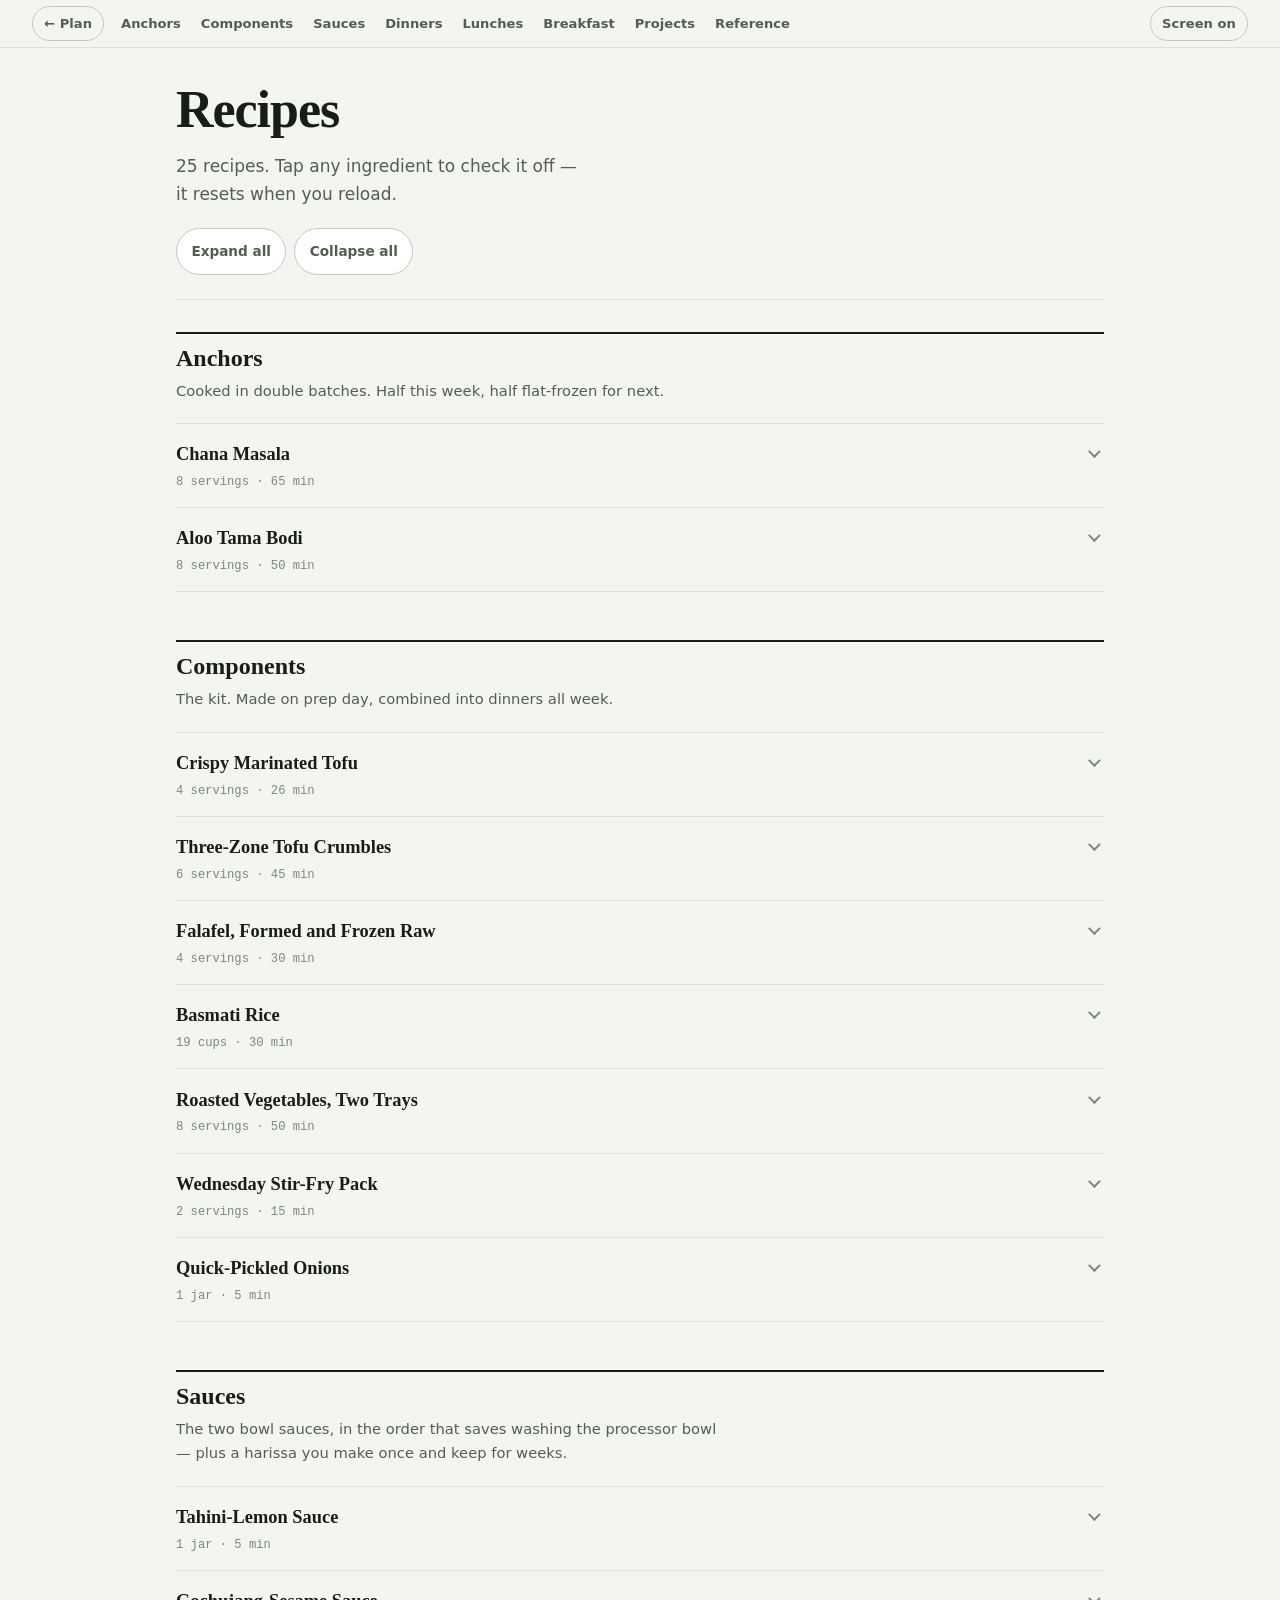
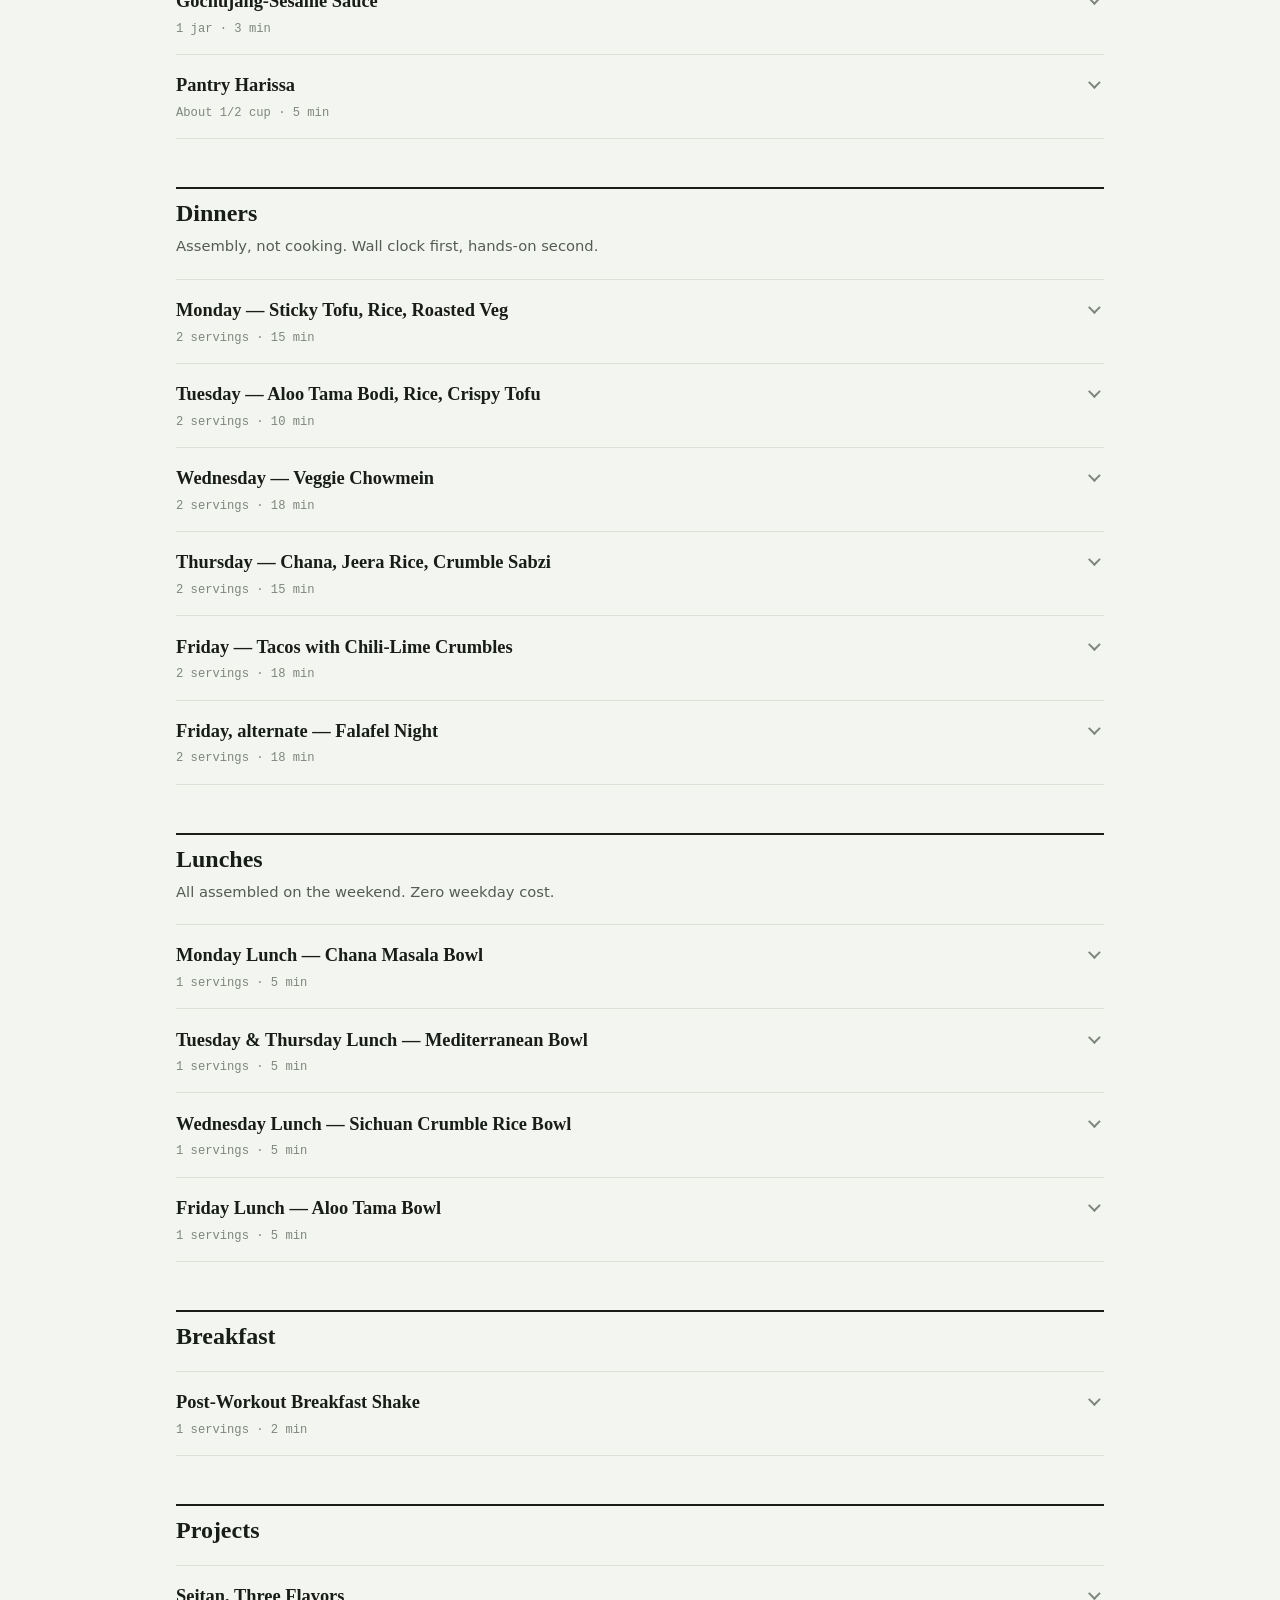
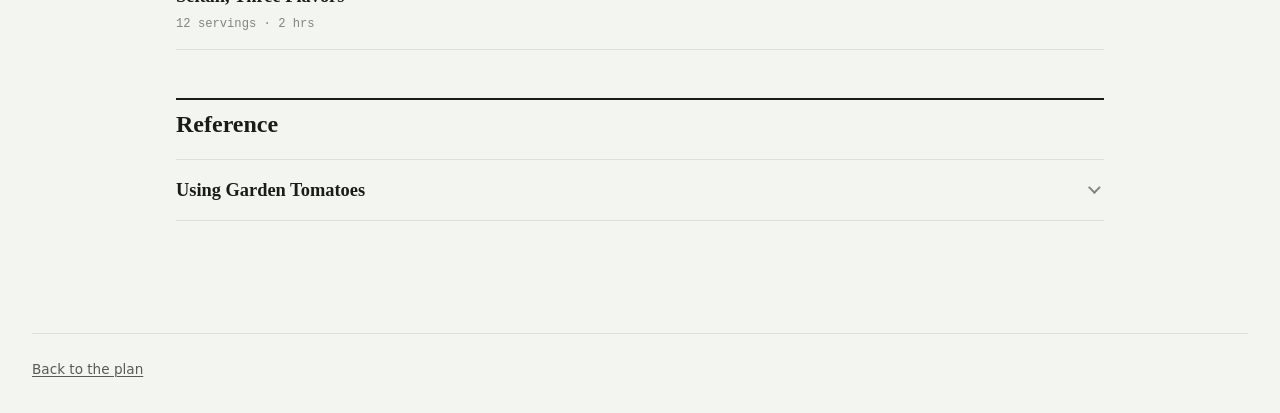
==== recipes.html @ bcb3d037 "Replace the lentil-walnut ragù with aloo tama bodi The ragù is out; the anchor-2 slot is Nepali now." ====
<!doctype html>
<html lang="en">
<head>
<meta charset="utf-8">
<meta name="viewport" content="width=device-width, initial-scale=1, viewport-fit=cover">
<title>Recipes · Sunday Kitchen</title>
<meta name="description" content="Every recipe in the Sunday Kitchen meal prep plan.">
<meta name="theme-color" content="#F3F5F0" media="(prefers-color-scheme: light)">
<meta name="theme-color" content="#121510" media="(prefers-color-scheme: dark)">
<meta name="apple-mobile-web-app-capable" content="yes">
<meta name="apple-mobile-web-app-status-bar-style" content="default">
<meta name="apple-mobile-web-app-title" content="Kitchen">
<link rel="apple-touch-icon" href="icon-180.png">
<link rel="icon" href="icon-32.png" sizes="32x32">
<link rel="manifest" href="manifest.webmanifest">
<link rel="stylesheet" href="style.css">
</head>
<body>
<nav class="topbar">
  <a class="back" href="./">&larr; Plan</a>
  <ol class="jump"><li><a href="#g-anchors">Anchors</a></li><li><a href="#g-components">Components</a></li><li><a href="#g-sauces">Sauces</a></li><li><a href="#g-dinners">Dinners</a></li><li><a href="#g-lunches">Lunches</a></li><li><a href="#g-breakfast">Breakfast</a></li><li><a href="#g-projects">Projects</a></li><li><a href="#g-reference">Reference</a></li></ol>
  <button id="wake" class="wake" type="button" aria-pressed="false"
          title="Keep the screen awake while cooking">Screen&nbsp;on</button>
</nav>
<main class="wrap">
  <header class="page-head">
    <h1>Recipes</h1>
    <p>25 recipes. Tap any ingredient to check it off — it resets when you reload.</p>
    <div class="controls">
      <button type="button" data-all="open">Expand all</button>
      <button type="button" data-all="close">Collapse all</button>
    </div>
  </header>
  <section class="group" id="g-anchors"><div class="group-head"><h2>Anchors</h2><p>Cooked in double batches. Half this week, half flat-frozen for next.</p></div><article class="recipe" id="anchor-chana-masala">
<details>
<summary><span class="r-name">Chana Masala</span><span class="r-meta">8 servings · 65 min</span></summary>
<div class="r-body">
<p class="r-desc">The Instant Pot anchor. Carries Monday&#x27;s lunch and Thursday&#x27;s dinner, and half the batch goes flat into the freezer.</p>
<h3 class="r-h">Ingredients</h3><ul class="ing">
<li><label><input type="checkbox"><span>2 cups dried chickpeas, soaked overnight</span></label></li>
<li><label><input type="checkbox"><span>2 large onions, finely diced</span></label></li>
<li><label><input type="checkbox"><span>6 cloves garlic, minced</span></label></li>
<li><label><input type="checkbox"><span>2 tbsp ginger, minced</span></label></li>
<li><label><input type="checkbox"><span>1 can (28 oz) crushed tomatoes</span></label></li>
<li><label><input type="checkbox"><span>2 tbsp tomato paste</span></label></li>
<li><label><input type="checkbox"><span>2 tsp cumin seeds</span></label></li>
<li><label><input type="checkbox"><span>2 tbsp ground coriander</span></label></li>
<li><label><input type="checkbox"><span>1 tbsp ground cumin</span></label></li>
<li><label><input type="checkbox"><span>2 tsp turmeric</span></label></li>
<li><label><input type="checkbox"><span>1-2 tsp kashmiri chili powder</span></label></li>
<li><label><input type="checkbox"><span>1 tbsp garam masala</span></label></li>
<li><label><input type="checkbox"><span>2 tsp amchur, or juice of 1 lemon</span></label></li>
<li><label><input type="checkbox"><span>2 tbsp oil</span></label></li>
<li><label><input type="checkbox"><span>2 tsp salt</span></label></li>
<li><label><input type="checkbox"><span>2 1/2 cups water</span></label></li>
<li><label><input type="checkbox"><span>Cilantro, to finish</span></label></li>
</ul>
<h3 class="r-h">Method</h3><ol class="steps">
<li>Sauté mode. Oil, then cumin seeds until they sizzle and darken, about 30 seconds.</li>
<li>Onions, a full 10 minutes, until genuinely golden. This is the step everyone rushes and it&#x27;s where the depth comes from.</li>
<li>Garlic and ginger, 1 minute. Then tomato paste and all the GROUND spices, 1 minute — blooming them in fat is what separates this from a spice-flavored stew.</li>
<li>Crushed tomatoes, drained chickpeas, water, salt. Cancel sauté, seal, 18 min high pressure, then 10 minutes natural release. It takes about 12 minutes to come to pressure at this volume, so it&#x27;s done at the one-hour mark, not the 38-minute mark.</li>
<li>Mash a handful of chickpeas against the side of the pot to thicken the gravy.</li>
<li>Stir in the garam masala and amchur OFF the heat — they&#x27;re aromatics, not base notes.</li>
</ol>
<h3 class="r-h">Notes</h3><div class="notes">
<p>Four servings this week, four flat-frozen for next. Better on day three than day one.</p>
<p>Canned chickpeas work — 4 x 15 oz, drained, and drop the pressure time to 5 minutes.</p>
<p><strong>TO PUSH THE PROTEIN HIGHER</strong>: add 1/2 cup red lentils with the water. They dissolve completely, thicken the gravy, and add about 18 g across the batch.</p>
<p><strong>WITH GARDEN TOMATOES</strong>: use about 2 lb fresh, cut the added water to 1 1/2 cups, and cook the tomatoes down for 5-8 minutes during the sauté stage before sealing. A pressure cooker evaporates nothing, so fresh tomatoes would otherwise thin the gravy into soup.</p>
<p>Cool on a sheet pan before bagging. Freeze half, flat — flat bags stack, and thaw in an hour instead of a day.</p>
<p>ROTATION PARTNERS for this slot: rajma, dal tadka, sambar-style lentil &amp; vegetable, aloo chana.</p>
</div>
<p class="used-in"><span>Used in</span> <a href="#lunch-mon-chana-bowl">Monday Lunch — Chana Masala Bowl</a> · <a href="#dinner-thu-chana-jeera-rice">Thursday — Chana, Jeera Rice, Crumble Sabzi</a></p>
</div></details></article><article class="recipe" id="anchor-aloo-tama-bodi">
<details>
<summary><span class="r-name">Aloo Tama Bodi</span><span class="r-meta">8 servings · 50 min</span></summary>
<div class="r-body">
<p class="r-desc">The stovetop anchor. Tuesday&#x27;s dinner and Friday&#x27;s lunch bowl, with half frozen flat for next week.</p>
<h3 class="r-h">Ingredients</h3><ul class="ing">
<li><label><input type="checkbox"><span>2 cups dried black-eyed peas (bodi), soaked overnight</span></label></li>
<li><label><input type="checkbox"><span>1 1/2 cups tama (fermented bamboo shoot), drained and rinsed</span></label></li>
<li><label><input type="checkbox"><span>1 lb waxy potatoes — Yukon Gold or red, NOT russet — in 1-inch chunks</span></label></li>
<li><label><input type="checkbox"><span>2 large onions, diced</span></label></li>
<li><label><input type="checkbox"><span>8 cloves garlic</span></label></li>
<li><label><input type="checkbox"><span>2 tbsp ginger</span></label></li>
<li><label><input type="checkbox"><span>3 tbsp mustard oil, or neutral oil</span></label></li>
<li><label><input type="checkbox"><span>2 tsp cumin seeds</span></label></li>
<li><label><input type="checkbox"><span>1/2 tsp fenugreek seeds (methi), optional</span></label></li>
<li><label><input type="checkbox"><span>1 tbsp ground cumin</span></label></li>
<li><label><input type="checkbox"><span>1 tbsp ground coriander</span></label></li>
<li><label><input type="checkbox"><span>2 tsp turmeric</span></label></li>
<li><label><input type="checkbox"><span>1-2 tsp kashmiri chili powder</span></label></li>
<li><label><input type="checkbox"><span>1 tsp timur, or ground Sichuan pepper</span></label></li>
<li><label><input type="checkbox"><span>6 cups water</span></label></li>
<li><label><input type="checkbox"><span>Salt</span></label></li>
<li><label><input type="checkbox"><span>Cilantro, to finish</span></label></li>
</ul>
<h3 class="r-h">Method</h3><ol class="steps">
<li>FRY THE TAMA FIRST, in the oil, 5 minutes. This is the step people skip and it&#x27;s the one that matters — straight from the jar the bamboo shoot is aggressively sour, and frying rounds it into something savory.</li>
<li>Onions into the same pot, 10 minutes, until soft and browning at the edges. Garlic and ginger, 1 minute.</li>
<li>Cumin seeds, fenugreek, and the ground spices, 1 minute, to bloom them in the oil.</li>
<li>Drained bodi and 6 cups water. Bring up, then simmer.</li>
<li>AFTER 10 MINUTES, potatoes in. Simmer 20 more, until the bodi is tender and the potatoes give to a knife. The broth should thicken to a loose gravy, not a soup — mash a few potatoes against the side if it needs help.</li>
<li>Salt hard at the end. Cilantro off the heat.</li>
</ol>
<h3 class="r-h">Notes</h3><div class="notes">
<p>FRYING THE TAMA IS THE WHOLE TRICK. Unfried, the sourness dominates everything else in the pot. Five minutes in hot oil turns it savory and a little nutty, and it&#x27;s the difference between this tasting Nepali and tasting like a mistake.</p>
<p>Four servings this week, four flat-frozen for next.</p>
<p>WAXY POTATOES, NOT RUSSET, AND CUT THEM CHUNKY. Half this batch goes in the freezer, and potato does not love being frozen — it comes back slightly grainy. Waxy varieties hold their structure far better, and 1-inch chunks survive where dice turns to mush. It&#x27;s a curry, so a soft potato is a small sin, but russet dice would genuinely disappoint you by week two.</p>
<p>NO TIMUR? Ground Sichuan pepper is already in your kit for the crumbles, and it&#x27;s a close cousin — same numbing citrus family. Use the same amount.</p>
<p>PROTEIN is about 10 g a serving, which is on the light side for an anchor. That&#x27;s accounted for, and the kit covers it without new shopping: Tuesday takes crispy tofu alongside, Friday&#x27;s bowl takes an edamame scoop.</p>
<p>ROTATION PARTNERS for this slot: palak tofu, kwati, tofu keema matar, mismas tarkari.</p>
</div>
<p class="used-in"><span>Used in</span> <a href="#dinner-tue-aloo-tama">Tuesday — Aloo Tama Bodi, Rice, Crispy Tofu</a> · <a href="#lunch-fri-aloo-tama-bowl">Friday Lunch — Aloo Tama Bowl</a></p>
</div></details></article></section><section class="group" id="g-components"><div class="group-head"><h2>Components</h2><p>The kit. Made on prep day, combined into dinners all week.</p></div><article class="recipe" id="component-crispy-tofu">
<details>
<summary><span class="r-name">Crispy Marinated Tofu</span><span class="r-meta">4 servings · 26 min</span></summary>
<div class="r-body">
<p class="r-desc">Built on the freeze-thaw trick, which eliminates pressing entirely.</p>
<h3 class="r-h">Ingredients</h3><ul class="ing">
<li><label><input type="checkbox"><span>2 blocks (about 800 g) extra-firm tofu, frozen then thawed</span></label></li>
<li><label><input type="checkbox"><span>3 tbsp soy sauce</span></label></li>
<li><label><input type="checkbox"><span>1 tbsp rice vinegar</span></label></li>
<li><label><input type="checkbox"><span>1 tbsp maple syrup</span></label></li>
<li><label><input type="checkbox"><span>2 tsp sesame oil</span></label></li>
<li><label><input type="checkbox"><span>3 cloves garlic, grated</span></label></li>
<li><label><input type="checkbox"><span>1 tbsp ginger, grated</span></label></li>
<li><label><input type="checkbox"><span>2 tbsp cornstarch</span></label></li>
</ul>
<h3 class="r-h">Method</h3><ol class="steps">
<li><strong>AHEAD</strong>: put the tofu blocks in the freezer, still in their packages, midweek. Move them to the fridge the day before to thaw. Frozen-then-thawed tofu turns spongy and chewy, drinks marinade, and crisps far better — and you never have to press it again.</li>
<li>Squeeze the thawed blocks hard over the sink. They release a startling amount of water. Cube.</li>
<li>Toss in the marinade.</li>
<li>Air fryer 400°F, 18 minutes, shaking at 9. Or oven at 425°F for 30 minutes.</li>
</ol>
<h3 class="r-h">Notes</h3><div class="notes">
<p>The cornstarch is what gives you the crust. Don&#x27;t skip it.</p>
<p><strong>REHEATING</strong>: 4-5 minutes in the air fryer, no preheat needed. This is the difference between crispy tofu and sad tofu, and it costs nothing.</p>
<p>Seasoned deliberately neutral-savory so it can go Chinese on Monday and Mediterranean on Thursday without arguing.</p>
<p>Roughly half goes to Monday&#x27;s dinner. The rest is the week&#x27;s booster protein — about 10 g per 100 g.</p>
</div>
<p class="used-in"><span>Used in</span> <a href="#dinner-mon-sticky-tofu">Monday — Sticky Tofu, Rice, Roasted Veg</a></p>
</div></details></article><article class="recipe" id="component-tofu-crumbles">
<details>
<summary><span class="r-name">Three-Zone Tofu Crumbles</span><span class="r-meta">6 servings · 45 min</span></summary>
<div class="r-body">
<p class="r-desc">One sheet pan, three spice profiles, three ingredients out.</p>
<h3 class="r-h">Ingredients</h3><ul class="ing">
<li><label><input type="checkbox"><span>2 blocks (about 800 g) extra-firm tofu</span></label></li>
<li class="ing-head">SHARED BASE</li>
<li><label><input type="checkbox"><span>3 tbsp soy sauce</span></label></li>
<li><label><input type="checkbox"><span>2 tbsp chili oil or chili crisp</span></label></li>
<li><label><input type="checkbox"><span>1 tbsp rice vinegar</span></label></li>
<li><label><input type="checkbox"><span>2 tbsp cornstarch</span></label></li>
<li><label><input type="checkbox"><span>2 tsp garlic powder</span></label></li>
<li><label><input type="checkbox"><span>1 tsp onion powder</span></label></li>
<li><label><input type="checkbox"><span>Black pepper</span></label></li>
<li class="ing-head">SICHUAN ZONE</li>
<li><label><input type="checkbox"><span>1/2 tsp five-spice powder</span></label></li>
<li><label><input type="checkbox"><span>1/2 tsp ground Sichuan pepper</span></label></li>
<li><label><input type="checkbox"><span>Extra chili crisp</span></label></li>
<li class="ing-head">CUMIN-GARAM MASALA ZONE</li>
<li><label><input type="checkbox"><span>1 tsp ground cumin</span></label></li>
<li><label><input type="checkbox"><span>1 tsp ground coriander</span></label></li>
<li><label><input type="checkbox"><span>1/2 tsp garam masala</span></label></li>
<li><label><input type="checkbox"><span>1/2 tsp turmeric</span></label></li>
<li><label><input type="checkbox"><span>1/2 tsp kashmiri chili powder</span></label></li>
<li class="ing-head">CHILI-LIME ZONE</li>
<li><label><input type="checkbox"><span>1 tsp smoked paprika</span></label></li>
<li><label><input type="checkbox"><span>1 tsp ground cumin</span></label></li>
<li><label><input type="checkbox"><span>1/2 tsp chipotle powder</span></label></li>
<li><label><input type="checkbox"><span>Zest of 1 lime</span></label></li>
</ul>
<h3 class="r-h">Method</h3><ol class="steps">
<li>Crumble the tofu BY HAND into pea-to-marble sized pieces. A knife gives you cubes; hands give you texture. No pressing, no freezing needed.</li>
<li>Toss everything in the shared base.</li>
<li>Spread on one parchment-lined sheet pan in three separate sections.</li>
<li>Season each section differently — Sichuan, cumin-garam masala, chili-lime. Same pan, same bake, three ingredients out.</li>
<li>425°F, 25-30 minutes, stirring at 15. They should be chewy with crisp edges, not dry.</li>
<li>Squeeze lime over the chili-lime section AFTER baking.</li>
</ol>
<h3 class="r-h">Notes</h3><div class="notes">
<p>THE CORNSTARCH IS WHAT MAKES THEM CRISP. It&#x27;s not optional.</p>
<p>Adapted from Yeung Man Cooking&#x27;s baked tofu crumbles.</p>
<p><strong>WHERE EACH ZONE GOES, about 2 cups each</strong>:
Sichuan — Wednesday lunch bowls x2, Wednesday dinner chowmein.
Cumin-garam masala — Thursday dinner sabzi x2, scattered on Monday&#x27;s lunch.
Chili-lime — Friday dinner tacos x2.</p>
<p>ON FALAFEL WEEKS, SEASON TWO ZONES, NOT THREE. Friday is falafel night that week, so nothing eats the chili-lime. Split the pan between Sichuan and cumin-garam masala instead.</p>
<p>Store them separately from wet food, and keep the three zones apart — they go soft against rice, and the whole point is that they&#x27;re three different things.</p>
<p>Whatever&#x27;s left over is the snack. That isn&#x27;t a consolation prize.</p>
</div>
<p class="used-in"><span>Used in</span> <a href="#lunch-wed-sichuan-crumble-bowl">Wednesday Lunch — Sichuan Crumble Rice Bowl</a> · <a href="#dinner-wed-chowmein">Wednesday — Veggie Chowmein</a> · <a href="#dinner-thu-chana-jeera-rice">Thursday — Chana, Jeera Rice, Crumble Sabzi</a> · <a href="#dinner-fri-tacos">Friday — Tacos with Chili-Lime Crumbles</a></p>
</div></details></article><article class="recipe" id="component-falafel">
<details>
<summary><span class="r-name">Falafel, Formed and Frozen Raw</span><span class="r-meta">4 servings · 30 min</span></summary>
<div class="r-body">
<p class="r-desc">15 minutes on prep day, zero on the night.</p>
<h3 class="r-h">Ingredients</h3><ul class="ing">
<li><label><input type="checkbox"><span>2 cups dried chickpeas, soaked 18-24 hours (NEVER cooked, never canned)</span></label></li>
<li><label><input type="checkbox"><span>1 onion, roughly chopped</span></label></li>
<li><label><input type="checkbox"><span>5 cloves garlic</span></label></li>
<li><label><input type="checkbox"><span>1 packed cup parsley</span></label></li>
<li><label><input type="checkbox"><span>1 packed cup cilantro</span></label></li>
<li><label><input type="checkbox"><span>2 tsp ground cumin</span></label></li>
<li><label><input type="checkbox"><span>1 tsp ground coriander</span></label></li>
<li><label><input type="checkbox"><span>1/2 tsp cayenne</span></label></li>
<li><label><input type="checkbox"><span>1 1/2 tsp salt</span></label></li>
<li><label><input type="checkbox"><span>Black pepper</span></label></li>
<li><label><input type="checkbox"><span>1 tsp baking powder</span></label></li>
<li><label><input type="checkbox"><span>2-3 tbsp flour, only if it won&#x27;t hold</span></label></li>
</ul>
<h3 class="r-h">Method</h3><ol class="steps">
<li>Soak a bowl of dried chickpeas overnight — separate from any you&#x27;re cooking for other dishes. These ones do NOT get cooked. Drain and pat them properly dry.</li>
<li>Pulse everything except the baking powder in the food processor to a coarse, couscous-like texture — NOT a purée. Squeeze a handful; it should hold. Over-processing is the second most common way to ruin falafel.</li>
<li>Rest 30 minutes in the fridge.</li>
<li>Stir in the baking powder LAST, just before forming — it&#x27;s what makes them fluffy inside.</li>
<li>Form into PATTIES, not balls. Patties get more contact with the air fryer basket and cook far more evenly.</li>
<li>Freeze on a tray until solid, then bag. Keeps three months.</li>
<li><strong>TO COOK FROM FROZEN</strong>: air fryer at 375°F, 15 minutes, sprayed with oil, flipping halfway. No thawing.</li>
</ol>
<h3 class="r-h">Notes</h3><div class="notes">
<p><strong>THE RULE THAT MATTERS</strong>: dried soaked chickpeas, never cooked ones. Canned or cooked chickpeas make a wet paste that falls apart in the pan and tastes mushy. There is no way around this one.</p>
<p>Freeze it in the right state — formed raw, cooked fresh. Cooked falafel reheated on day four is dry and sad. Raw frozen falafel air-fried on the night is excellent.</p>
<p>Air-fried is good, not great. Deep-fried is genuinely better — crisper shell, fluffier interior. The raw frozen patties fry beautifully straight from the freezer if you ever want to do it properly.</p>
<p><strong>PROTEIN</strong>: about 19 g per serving, noticeably less dense than tofu or seitan. Add a full cup of edamame or a scoop of hummus alongside for a bigger portion.</p>
</div>
<p class="used-in"><span>Used in</span> <a href="#dinner-fri-falafel-night">Friday, alternate — Falafel Night</a></p>
</div></details></article><article class="recipe" id="component-basmati-rice">
<details>
<summary><span class="r-name">Basmati Rice</span><span class="r-meta">19 cups · 30 min</span></summary>
<div class="r-body">
<p class="r-desc">About 19 cups across two batches — the week&#x27;s grain.</p>
<h3 class="r-h">Ingredients</h3><ul class="ing">
<li><label><input type="checkbox"><span>5 cups basmati rice (Instant Pot batch)</span></label></li>
<li><label><input type="checkbox"><span>5 cups water</span></label></li>
<li><label><input type="checkbox"><span>3 cups basmati rice (stovetop batch)</span></label></li>
<li><label><input type="checkbox"><span>4 1/2 cups water</span></label></li>
<li><label><input type="checkbox"><span>Pinch of salt</span></label></li>
</ul>
<h3 class="r-h">Method</h3><ol class="steps">
<li>Rinse the rice until the water runs clear. That&#x27;s what keeps the grains separate.</li>
<li><strong>INSTANT POT BATCH</strong>: 5 cups rice, 5 cups water, a pinch of salt. Check your pot&#x27;s half-full line first — 5 cups dry is about the limit on a 6-quart.</li>
<li>6 minutes high pressure.</li>
<li>FULL 10 minute natural release — cutting it short gives you wet rice.</li>
<li>Fluff and spread on a sheet pan to cool fast.</li>
<li><strong>STOVETOP BATCH</strong>: one batch is not enough. 3 cups rinsed rice, 4 1/2 cups water, boil then lowest heat, lid on, 15 minutes, rest 10. Run this on the stovetop once the aloo tama is off it.</li>
</ol>
<h3 class="r-h">Notes</h3><div class="notes">
<p>Both batches together yield about 19 cups cooked, which is what the week actually needs: roughly 11 cups across the ten lunch containers, about 4 cups held back for Monday and Thursday dinners, and 4 cups frozen flat.</p>
<p><strong>STORAGE</strong>: half to the fridge, half frozen flat in portions. Frozen rice microwaves better than four-day-old fridge rice, and it skips the food-safety question entirely — cooked rice wants to get cold quickly and be eaten within four days.
Reheat: 3 minutes from frozen, 90 seconds from the fridge.</p>
<p><strong>JEERA RICE VARIATION</strong>: hot oil, 1 tsp cumin seeds until they pop, then cold rice tossed through with salt, 4 minutes.</p>
<p>The Instant Pot does the chana first and the rice second — don&#x27;t try to run both at once, the pressure times aren&#x27;t compatible.</p>
</div>
</div></details></article><article class="recipe" id="component-roasted-vegetables">
<details>
<summary><span class="r-name">Roasted Vegetables, Two Trays</span><span class="r-meta">8 servings · 50 min</span></summary>
<div class="r-body">
<p class="r-desc">Two trays, two spice profiles. The backbone of hands-off prep.</p>
<h3 class="r-h">Ingredients</h3><ul class="ing">
<li class="ing-head">HARISSA TRAY</li>
<li><label><input type="checkbox"><span>1 head cauliflower, or broccoli</span></label></li>
<li><label><input type="checkbox"><span>1 red pepper</span></label></li>
<li><label><input type="checkbox"><span>1 red onion</span></label></li>
<li><label><input type="checkbox"><span>1 zucchini</span></label></li>
<li><label><input type="checkbox"><span>1 can chickpeas, drained and patted dry</span></label></li>
<li><label><input type="checkbox"><span>2 tbsp harissa</span></label></li>
<li><label><input type="checkbox"><span>2 tbsp olive oil</span></label></li>
<li><label><input type="checkbox"><span>Salt</span></label></li>
<li class="ing-head">CHILI-CUMIN TRAY</li>
<li><label><input type="checkbox"><span>2 sweet potatoes</span></label></li>
<li><label><input type="checkbox"><span>1 red onion</span></label></li>
<li><label><input type="checkbox"><span>1 bell or poblano pepper</span></label></li>
<li><label><input type="checkbox"><span>1 cup corn</span></label></li>
<li><label><input type="checkbox"><span>2 tsp ground cumin</span></label></li>
<li><label><input type="checkbox"><span>2 tsp chili powder</span></label></li>
<li><label><input type="checkbox"><span>1 tsp smoked paprika</span></label></li>
<li><label><input type="checkbox"><span>Oil</span></label></li>
<li><label><input type="checkbox"><span>Salt</span></label></li>
</ul>
<h3 class="r-h">Method</h3><ol class="steps">
<li>Cut everything roughly the same size. This matters more than what you cut.</li>
<li>Toss the harissa tray with harissa, olive oil and salt. Jarred is fine; the five-minute Pantry Harissa in the sauces section is better and cheaper. The chickpeas roast crisp and become the protein in both Mediterranean bowls.</li>
<li>Toss the chili-cumin tray with cumin, chili powder, smoked paprika, oil and salt.</li>
<li>Both trays at 425°F for 30 minutes.</li>
</ol>
<h3 class="r-h">Notes</h3><div class="notes">
<p>Budget 20 minutes of chopping for the pair — it&#x27;s the longest single job in the prep session.</p>
<p><strong>SHORTCUT</strong>: a bag of pre-cut vegetables for one tray saves about 10 minutes.</p>
<p>On a freezer week, pick different vegetables and a different spice profile from the week before. It&#x27;s the cheapest variety in the whole system.</p>
</div>
<p class="used-in"><span>Used in</span> <a href="#dinner-mon-sticky-tofu">Monday — Sticky Tofu, Rice, Roasted Veg</a> · <a href="#dinner-thu-chana-jeera-rice">Thursday — Chana, Jeera Rice, Crumble Sabzi</a> · <a href="#lunch-mediterranean-bowl">Tuesday &amp; Thursday Lunch — Mediterranean Bowl</a></p>
</div></details></article><article class="recipe" id="component-stir-fry-pack">
<details>
<summary><span class="r-name">Wednesday Stir-Fry Pack</span><span class="r-meta">2 servings · 15 min</span></summary>
<div class="r-body">
<p class="r-desc">Fifteen minutes on prep day that buys ten back on a Wednesday night.</p>
<h3 class="r-h">Ingredients</h3><ul class="ing">
<li><label><input type="checkbox"><span>1/2 medium cabbage, shredded</span></label></li>
<li><label><input type="checkbox"><span>2 carrots, shredded</span></label></li>
<li><label><input type="checkbox"><span>1 capsicum / bell pepper, sliced</span></label></li>
<li><label><input type="checkbox"><span>1 onion, sliced</span></label></li>
</ul>
<h3 class="r-h">Method</h3><ol class="steps">
<li>Shred everything into one bag. That&#x27;s the whole recipe.</li>
</ol>
<h3 class="r-h">Notes</h3><div class="notes">
<p>The highest-value fifteen minutes in the prep session. Chopping these fresh on a Wednesday is what turns a 15-minute chowmein into a 28-minute one. Doing it on prep day moves that work to a day when you actually have the time.</p>
<p>NEVER CUT THIS from the prep session. Along with the anchors and the crumbles, it&#x27;s one of the three things the week depends on.</p>
<p><strong>SHORTCUT WORTH TAKING</strong>: a bag of pre-shredded coleslaw mix is the same cabbage and carrot, costs about a dollar, and saves twelve of those fifteen minutes. Add a sliced onion and capsicum to it.</p>
</div>
<p class="used-in"><span>Used in</span> <a href="#dinner-wed-chowmein">Wednesday — Veggie Chowmein</a></p>
</div></details></article><article class="recipe" id="component-pickled-onions">
<details>
<summary><span class="r-name">Quick-Pickled Onions</span><span class="r-meta">1 jar · 5 min</span></summary>
<div class="r-body">
<p class="r-desc">Five minutes of work that makes everything else taste deliberate.</p>
<h3 class="r-h">Ingredients</h3><ul class="ing">
<li><label><input type="checkbox"><span>1 red onion, sliced thin</span></label></li>
<li><label><input type="checkbox"><span>1/2 cup vinegar, white or apple cider</span></label></li>
<li><label><input type="checkbox"><span>1/2 cup hot water</span></label></li>
<li><label><input type="checkbox"><span>1 tbsp sugar</span></label></li>
<li><label><input type="checkbox"><span>1 1/2 tsp salt</span></label></li>
</ul>
<h3 class="r-h">Method</h3><ol class="steps">
<li>Slice the onion as thin as you can be bothered to — thinner onions pickle faster and taste less raw.</li>
<li>Combine everything in a jar.</li>
<li>Ready in 30 minutes.</li>
</ol>
<h3 class="r-h">Notes</h3><div class="notes">
<p>Keeps three weeks, and makes leftovers taste deliberate.</p>
</div>
<p class="used-in"><span>Used in</span> <a href="#lunch-mediterranean-bowl">Tuesday &amp; Thursday Lunch — Mediterranean Bowl</a> · <a href="#dinner-fri-tacos">Friday — Tacos with Chili-Lime Crumbles</a> · <a href="#dinner-fri-falafel-night">Friday, alternate — Falafel Night</a></p>
</div></details></article></section><section class="group" id="g-sauces"><div class="group-head"><h2>Sauces</h2><p>The two bowl sauces, in the order that saves washing the processor bowl — plus a harissa you make once and keep for weeks.</p></div><article class="recipe" id="sauce-tahini-lemon">
<details>
<summary><span class="r-name">Tahini-Lemon Sauce</span><span class="r-meta">1 jar · 5 min</span></summary>
<div class="r-body">
<h3 class="r-h">Ingredients</h3><ul class="ing">
<li><label><input type="checkbox"><span>1/2 cup tahini</span></label></li>
<li><label><input type="checkbox"><span>1/4 cup lemon juice</span></label></li>
<li><label><input type="checkbox"><span>2 cloves garlic</span></label></li>
<li><label><input type="checkbox"><span>1/2 tsp ground cumin</span></label></li>
<li><label><input type="checkbox"><span>1/2 tsp salt</span></label></li>
<li><label><input type="checkbox"><span>4-6 tbsp cold water</span></label></li>
</ul>
<h3 class="r-h">Method</h3><ol class="steps">
<li>Blitz everything in the food processor, adding the water last and slowly.</li>
<li>IT WILL SEIZE INTO CEMENT BEFORE IT LOOSENS. This alarms everyone the first time. Keep adding water. Keep going. It comes back.</li>
</ol>
<h3 class="r-h">Notes</h3><div class="notes">
<p>Make this FIRST in the sauce sequence — tahini, then gochujang-sesame — and the gochujang never touches the processor, so the bowl gets washed once.</p>
</div>
<p class="used-in"><span>Used in</span> <a href="#lunch-mediterranean-bowl">Tuesday &amp; Thursday Lunch — Mediterranean Bowl</a> · <a href="#dinner-fri-falafel-night">Friday, alternate — Falafel Night</a></p>
</div></details></article><article class="recipe" id="sauce-gochujang-sesame">
<details>
<summary><span class="r-name">Gochujang-Sesame Sauce</span><span class="r-meta">1 jar · 3 min</span></summary>
<div class="r-body">
<h3 class="r-h">Ingredients</h3><ul class="ing">
<li><label><input type="checkbox"><span>3 tbsp gochujang</span></label></li>
<li><label><input type="checkbox"><span>2 tbsp rice vinegar</span></label></li>
<li><label><input type="checkbox"><span>2 tbsp toasted sesame oil</span></label></li>
<li><label><input type="checkbox"><span>1 tbsp maple syrup</span></label></li>
<li><label><input type="checkbox"><span>1 tbsp soy sauce</span></label></li>
<li><label><input type="checkbox"><span>1 tbsp sesame seeds</span></label></li>
<li><label><input type="checkbox"><span>1 clove garlic, grated</span></label></li>
</ul>
<h3 class="r-h">Method</h3><ol class="steps">
<li>Whisk together in the jar you&#x27;ll store it in. That&#x27;s it.</li>
</ol>
<h3 class="r-h">Notes</h3><div class="notes">
<p>This one never touches the food processor, which is why it comes second. Whisk it in the jar while the tahini is blitzing.</p>
</div>
<p class="used-in"><span>Used in</span> <a href="#lunch-wed-sichuan-crumble-bowl">Wednesday Lunch — Sichuan Crumble Rice Bowl</a></p>
</div></details></article><article class="recipe" id="sauce-harissa">
<details>
<summary><span class="r-name">Pantry Harissa</span><span class="r-meta">About 1/2 cup · 5 min</span></summary>
<div class="r-body">
<p class="r-desc">The five-minute pantry version, from spices this plan already buys. One batch covers a month.</p>
<h3 class="r-h">Ingredients</h3><ul class="ing">
<li><label><input type="checkbox"><span>3 tbsp kashmiri chili powder (or 2 tbsp smoked paprika + 1 tsp cayenne)</span></label></li>
<li><label><input type="checkbox"><span>2 tbsp tomato paste</span></label></li>
<li><label><input type="checkbox"><span>5 cloves garlic, grated</span></label></li>
<li><label><input type="checkbox"><span>1 tsp ground cumin</span></label></li>
<li><label><input type="checkbox"><span>1 tsp ground coriander</span></label></li>
<li><label><input type="checkbox"><span>1 tsp caraway seeds, toasted and ground (optional, but it is the signature note)</span></label></li>
<li><label><input type="checkbox"><span>1 tbsp lemon juice</span></label></li>
<li><label><input type="checkbox"><span>1/2 tsp salt</span></label></li>
<li><label><input type="checkbox"><span>5 tbsp olive oil</span></label></li>
</ul>
<h3 class="r-h">Method</h3><ol class="steps">
<li>If you have caraway seeds, toast them in a dry pan for 30 seconds until fragrant, then grind. This is the flavour that makes harissa taste like harissa rather than a generic chili paste.</li>
<li>Stir everything together into a thick, spoonable paste, adding the olive oil last and a little at a time. It should hold its shape on a spoon, like tomato paste, not pour.</li>
<li>Taste for salt and heat. Kashmiri chili is mild and mostly there for colour, so add cayenne if you want it hotter.</li>
<li>Store in a jar with a thin film of olive oil on top. Keeps about 3 weeks in the fridge.</li>
</ol>
<h3 class="r-h">Notes</h3><div class="notes">
<p>Harissa is a Tunisian chili paste: dried red chilies, garlic, olive oil, and a spice trio of caraway, coriander and cumin. This is the five-minute pantry version, built from things this plan already has you buying.</p>
<p><strong>THE PROPER VERSION, if you want it</strong>: soak 10 dried red chilies (kashmiri, guajillo or New Mexico) in boiling water for 20-30 minutes with the stems and most seeds removed, then blend with 5 cloves garlic, 1 tsp each toasted caraway, cumin and coriander, 1 tsp salt, 1 tbsp lemon juice and 4-5 tbsp olive oil. Better texture and a rounder flavour, 30 minutes instead of 5.</p>
<p>CARAWAY IS THE ONE TO CHASE. It is not interchangeable with cumin despite the similar look. Without it you get a very good chili-garlic paste that is not quite harissa.</p>
<p><strong>IF YOU SKIP HARISSA ENTIRELY</strong>: season the roasting tray with smoked paprika, cumin, garlic, olive oil and lemon instead. It stops being a harissa tray, but it roasts just as well and still works under tahini in the Mediterranean bowls.</p>
<p>You need 2 tbsp per roasting tray, so one batch covers a month.</p>
</div>
<p class="used-in"><span>Used in</span> <a href="#component-roasted-vegetables">Roasted Vegetables, Two Trays</a></p>
</div></details></article></section><section class="group" id="g-dinners"><div class="group-head"><h2>Dinners</h2><p>Assembly, not cooking. Wall clock first, hands-on second.</p></div><article class="recipe" id="dinner-mon-sticky-tofu">
<details>
<summary><span class="r-name">Monday — Sticky Tofu, Rice, Roasted Veg</span><span class="r-meta">2 servings · 15 min</span></summary>
<div class="r-body">
<h3 class="r-h">Ingredients</h3><ul class="ing">
<li><label><input type="checkbox"><span>Crispy marinated tofu, from the prep session</span></label></li>
<li><label><input type="checkbox"><span>Cooked rice</span></label></li>
<li><label><input type="checkbox"><span>Chili-cumin roasted vegetables</span></label></li>
<li><label><input type="checkbox"><span>3 tbsp soy sauce</span></label></li>
<li><label><input type="checkbox"><span>2 tbsp maple syrup</span></label></li>
<li><label><input type="checkbox"><span>1 tbsp rice vinegar</span></label></li>
<li><label><input type="checkbox"><span>2 cloves garlic, grated</span></label></li>
<li><label><input type="checkbox"><span>1 tsp ginger, grated</span></label></li>
<li><label><input type="checkbox"><span>1/2 tsp chili flakes</span></label></li>
<li><label><input type="checkbox"><span>1 tsp cornstarch slurried in 2 tbsp water</span></label></li>
<li><label><input type="checkbox"><span>Sesame seeds</span></label></li>
<li><label><input type="checkbox"><span>Scallions</span></label></li>
</ul>
<h3 class="r-h">Method</h3><ol class="steps">
<li>Crispy tofu into the air fryer, 400°F for 5 minutes. No preheat needed for a reheat, and this is the difference between crispy tofu and sad tofu.</li>
<li>Rice into the microwave — 3 minutes from frozen, 90 seconds from the fridge.</li>
<li>The glaze, in a pan: soy, maple, rice vinegar, garlic, ginger, chili flakes, cornstarch slurry. Bubble 2 minutes until glossy. Warm the chili-cumin veg in the same pan alongside.</li>
<li>TOSS THE TOFU THROUGH THE GLAZE OFF THE HEAT. Do it over the flame and the crust goes soft.</li>
<li>Sesame seeds, scallions.</li>
</ol>
<h3 class="r-h">Notes</h3><div class="notes">
<p>15 minutes wall clock, 10 minutes hands-on.</p>
<p><strong>ROTATION</strong>: from week 3 this slot alternates with char siu seitan — sear the slices hard in a dry pan, then the same glaze off the heat. From week 5, optionally satay tempeh: steam it 10 minutes first — that removes the bitterness, and skipping it is why most people think they don&#x27;t like tempeh — then sear and use the same glaze. If you want it peanutty, whisk 2 tbsp peanut butter and a squeeze of lime into the glaze.</p>
</div>
</div></details></article><article class="recipe" id="dinner-tue-aloo-tama">
<details>
<summary><span class="r-name">Tuesday — Aloo Tama Bodi, Rice, Crispy Tofu</span><span class="r-meta">2 servings · 10 min</span></summary>
<div class="r-body">
<h3 class="r-h">Ingredients</h3><ul class="ing">
<li><label><input type="checkbox"><span>Aloo tama bodi, from the prep session</span></label></li>
<li><label><input type="checkbox"><span>Cooked rice</span></label></li>
<li><label><input type="checkbox"><span>Crispy marinated tofu, from the prep session</span></label></li>
<li><label><input type="checkbox"><span>Cilantro</span></label></li>
<li><label><input type="checkbox"><span>Lemon wedges</span></label></li>
</ul>
<h3 class="r-h">Method</h3><ol class="steps">
<li>Crispy tofu into the air fryer, 400°F for 5 minutes. Start here — everything else finishes faster than it does.</li>
<li>Aloo tama into a pan or the microwave, 4 minutes. A splash of water if it tightened up in the fridge.</li>
<li>Rice — 3 minutes from frozen, 90 seconds from the fridge.</li>
<li>Tofu on top or alongside, cilantro, a squeeze of lemon.</li>
</ol>
<h3 class="r-h">Notes</h3><div class="notes">
<p>10 minutes wall clock, 4 minutes hands-on. This is now the easiest dinner of the week — nothing here is cooking, it&#x27;s all reheating.</p>
<p>THE TOFU ISN&#x27;T OPTIONAL HERE. Aloo tama runs about 10 g of protein a serving on its own; the crispy tofu is what brings the plate up to where the rest of the week sits. Monday only uses half the batch, so it&#x27;s already in the fridge waiting.</p>
<p><strong>ROTATION</strong>: the anchor in this slot changes every cycle — aloo tama bodi, palak tofu, kwati, tofu keema matar.</p>
</div>
</div></details></article><article class="recipe" id="dinner-wed-chowmein">
<details>
<summary><span class="r-name">Wednesday — Veggie Chowmein</span><span class="r-meta">2 servings · 18 min</span></summary>
<div class="r-body">
<h3 class="r-h">Ingredients</h3><ul class="ing">
<li><label><input type="checkbox"><span>Chowmein or lo mein noodles, for 2</span></label></li>
<li><label><input type="checkbox"><span>Wednesday stir-fry pack (shredded cabbage, carrot, capsicum, onion)</span></label></li>
<li><label><input type="checkbox"><span>2 eggs, optional</span></label></li>
<li><label><input type="checkbox"><span>1 cup shelled edamame</span></label></li>
<li><label><input type="checkbox"><span>1 cup Sichuan tofu crumbles, optional or instead of the eggs</span></label></li>
<li><label><input type="checkbox"><span>2 cloves garlic</span></label></li>
<li><label><input type="checkbox"><span>Oil</span></label></li>
<li><label><input type="checkbox"><span>3 tbsp soy sauce</span></label></li>
<li><label><input type="checkbox"><span>1 tbsp dark soy sauce</span></label></li>
<li><label><input type="checkbox"><span>1 tbsp rice vinegar</span></label></li>
<li><label><input type="checkbox"><span>1 tsp sugar</span></label></li>
<li><label><input type="checkbox"><span>White pepper</span></label></li>
<li><label><input type="checkbox"><span>Chili</span></label></li>
<li><label><input type="checkbox"><span>Scallions</span></label></li>
</ul>
<h3 class="r-h">Method</h3><ol class="steps">
<li>Kettle water into a pot. Noodles 3 minutes, drain, toss with a little oil so they don&#x27;t weld together.</li>
<li>Biggest pan you own, as hot as it goes. Oil, garlic, then THE WHOLE STIR-FRY PACK — 5 minutes, hard heat, keep it moving. Crowding steams it; you want char.</li>
<li>Push the veg aside and scramble the eggs in the space. Or skip them and add a cup of Sichuan crumbles — the dish doesn&#x27;t miss them.</li>
<li>Noodles and edamame in, then the sauce. Toss hard, 2 minutes.</li>
<li>Scallions.</li>
</ol>
<h3 class="r-h">Notes</h3><div class="notes">
<p>18 minutes wall clock, 14 hands-on. The longest dinner of the week, because a stir-fry has to be watched the whole time.</p>
<p>THIS ASSUMES THE STIR-FRY PACK EXISTS. Chopping the vegetables fresh puts this at 28 minutes.</p>
<p><strong>TO GET IT TO 12 MINUTES</strong>: cook the noodles on prep day, two minutes under, tossed in oil — that&#x27;s how restaurants hold lo mein. They&#x27;re slightly softer by Wednesday, but it removes the boil from the weeknight entirely.</p>
</div>
</div></details></article><article class="recipe" id="dinner-thu-chana-jeera-rice">
<details>
<summary><span class="r-name">Thursday — Chana, Jeera Rice, Crumble Sabzi</span><span class="r-meta">2 servings · 15 min</span></summary>
<div class="r-body">
<h3 class="r-h">Ingredients</h3><ul class="ing">
<li><label><input type="checkbox"><span>Chana masala, from the prep session</span></label></li>
<li><label><input type="checkbox"><span>Cooked rice</span></label></li>
<li><label><input type="checkbox"><span>1 tsp cumin seeds</span></label></li>
<li><label><input type="checkbox"><span>Oil</span></label></li>
<li><label><input type="checkbox"><span>Salt</span></label></li>
<li><label><input type="checkbox"><span>Cumin-garam masala tofu crumbles</span></label></li>
<li><label><input type="checkbox"><span>Roasted vegetables</span></label></li>
<li><label><input type="checkbox"><span>Lemon</span></label></li>
<li><label><input type="checkbox"><span>Cilantro</span></label></li>
<li><label><input type="checkbox"><span>Soy yogurt, cucumber and cumin, for optional raita</span></label></li>
</ul>
<h3 class="r-h">Method</h3><ol class="steps">
<li>Two pans at once.</li>
<li><strong>PAN 1, jeera rice</strong>: hot oil, cumin seeds until they pop, then cold rice tossed through with salt, 4 minutes.</li>
<li><strong>PAN 2, sabzi</strong>: cumin-garam masala crumbles warmed with roasted veg, 4 minutes. Lemon, cilantro.</li>
<li>Chana in the microwave, 4 minutes.</li>
<li>Optional raita: soy yogurt, grated cucumber, cumin, salt.</li>
</ol>
<h3 class="r-h">Notes</h3><div class="notes">
<p>15 minutes wall clock, 12 hands-on.</p>
<p><strong>WITH GARDEN TOMATOES</strong>: kachumber is the right foil for a heavy curry — diced tomato, cucumber, red onion, lemon, cumin, cilantro. Five minutes.</p>
<p><strong>ROTATION</strong>: the anchor in this slot changes every cycle — chana masala, rajma, dal tadka, sambar-style lentil &amp; vegetable, aloo chana.</p>
</div>
</div></details></article><article class="recipe" id="dinner-fri-tacos">
<details>
<summary><span class="r-name">Friday — Tacos with Chili-Lime Crumbles</span><span class="r-meta">2 servings · 18 min</span></summary>
<div class="r-body">
<h3 class="r-h">Ingredients</h3><ul class="ing">
<li><label><input type="checkbox"><span>Chili-lime tofu crumbles</span></label></li>
<li><label><input type="checkbox"><span>1 can black beans</span></label></li>
<li><label><input type="checkbox"><span>1 tsp ground cumin</span></label></li>
<li><label><input type="checkbox"><span>2 cloves garlic</span></label></li>
<li><label><input type="checkbox"><span>Tortillas</span></label></li>
<li><label><input type="checkbox"><span>1/4 cabbage, shredded</span></label></li>
<li><label><input type="checkbox"><span>2 limes</span></label></li>
<li><label><input type="checkbox"><span>Quick-pickled onions</span></label></li>
<li><label><input type="checkbox"><span>1 avocado</span></label></li>
<li><label><input type="checkbox"><span>Salsa, or fresh pico de gallo</span></label></li>
<li><label><input type="checkbox"><span>Cilantro</span></label></li>
<li><label><input type="checkbox"><span>Salt</span></label></li>
</ul>
<h3 class="r-h">Method</h3><ol class="steps">
<li>Black beans with cumin and garlic, 5 minutes.</li>
<li>Chili-lime crumbles in the same pan after, 4 minutes with a squeeze of lime.</li>
<li>Slaw — shredded cabbage, lime, salt. 3 minutes.</li>
<li>Tortillas blistered directly over the flame, 4 minutes.</li>
<li>Assemble with pickled onions, avocado, salsa, cilantro.</li>
</ol>
<h3 class="r-h">Notes</h3><div class="notes">
<p>18 minutes wall clock, 15 hands-on. Each component is simple, but there are five of them.</p>
<p><strong>TREAT NIGHT</strong>: if Impossible grounds or TVP are going to appear in the week, they appear here, and only here. Once a week, maximum.</p>
<p><strong>WITH GARDEN TOMATOES</strong>: fresh pico de gallo instead of jarred salsa — tomato, onion, jalapeño, lime, cilantro, salt. Five minutes, and it&#x27;s not close.</p>
<p>Alternates with falafel night.</p>
</div>
</div></details></article><article class="recipe" id="dinner-fri-falafel-night">
<details>
<summary><span class="r-name">Friday, alternate — Falafel Night</span><span class="r-meta">2 servings · 18 min</span></summary>
<div class="r-body">
<h3 class="r-h">Ingredients</h3><ul class="ing">
<li><label><input type="checkbox"><span>Falafel patties, frozen raw</span></label></li>
<li><label><input type="checkbox"><span>Pita or flatbread</span></label></li>
<li><label><input type="checkbox"><span>1/4 cabbage, shredded</span></label></li>
<li><label><input type="checkbox"><span>1 lemon</span></label></li>
<li><label><input type="checkbox"><span>Olive oil</span></label></li>
<li><label><input type="checkbox"><span>Tahini-lemon sauce</span></label></li>
<li><label><input type="checkbox"><span>Quick-pickled onions</span></label></li>
<li><label><input type="checkbox"><span>Cucumber</span></label></li>
<li><label><input type="checkbox"><span>Tomato</span></label></li>
<li><label><input type="checkbox"><span>Parsley</span></label></li>
<li><label><input type="checkbox"><span>Salt</span></label></li>
</ul>
<h3 class="r-h">Method</h3><ol class="steps">
<li>Falafel patties from the freezer into the air fryer. 375°F, 15 minutes, sprayed with oil, flipped halfway. Walk away.</li>
<li>Warm the pita — over the flame, or in the air fryer for the last 2 minutes.</li>
<li>Slaw: shredded cabbage, lemon, salt, olive oil. 3 minutes.</li>
<li>Assemble with tahini-lemon, pickled onions, cucumber, tomato, parsley.</li>
</ol>
<h3 class="r-h">Notes</h3><div class="notes">
<p>18 minutes wall clock, 8 hands-on — most of it is the air fryer working alone.</p>
<p>The same assembly as taco night with different seasonings, which is exactly why it slots here: warm flatbread, a crisp protein, pickled onions, a creamy sauce, a slaw. Three of those five are already in the kit. Pita instead of tortillas is the only new item.</p>
<p>OPTIONAL HUMMUS takes four minutes in the food processor you already have out on prep day — chickpeas, tahini, lemon, garlic, ice water. Worth it on falafel weeks for the extra protein, but tahini alone does the job.</p>
</div>
</div></details></article></section><section class="group" id="g-lunches"><div class="group-head"><h2>Lunches</h2><p>All assembled on the weekend. Zero weekday cost.</p></div><article class="recipe" id="lunch-mon-chana-bowl">
<details>
<summary><span class="r-name">Monday Lunch — Chana Masala Bowl</span><span class="r-meta">1 servings · 5 min</span></summary>
<div class="r-body">
<h3 class="r-h">Ingredients</h3><ul class="ing">
<li><label><input type="checkbox"><span>Chana masala</span></label></li>
<li><label><input type="checkbox"><span>Cooked rice</span></label></li>
<li><label><input type="checkbox"><span>Shelled edamame</span></label></li>
<li><label><input type="checkbox"><span>Cilantro</span></label></li>
<li><label><input type="checkbox"><span>Lemon wedge, packed separately</span></label></li>
</ul>
<h3 class="r-h">Method</h3><ol class="steps">
<li>Layer chana masala, rice and edamame in the container. Cilantro on top.</li>
<li>The edamame goes in STRAIGHT FROM FROZEN — it thaws in the fridge overnight and reheats with everything else.</li>
<li>Scatter cumin-garam masala crumbles on top if there are spare.</li>
<li>Lemon wedge in a separate corner. Assembled on prep day.</li>
</ol>
<h3 class="r-h">Notes</h3><div class="notes">
<p><strong>PORTIONS</strong>: Person A — 1 1/2 cups chana, 1 cup rice, 1/2 cup edamame. Person B — 2 cups chana, 1 1/2 cups rice, 1 cup edamame.</p>
</div>
</div></details></article><article class="recipe" id="lunch-mediterranean-bowl">
<details>
<summary><span class="r-name">Tuesday &amp; Thursday Lunch — Mediterranean Bowl</span><span class="r-meta">1 servings · 5 min</span></summary>
<div class="r-body">
<h3 class="r-h">Ingredients</h3><ul class="ing">
<li><label><input type="checkbox"><span>Cooked rice</span></label></li>
<li><label><input type="checkbox"><span>Harissa roasted vegetables</span></label></li>
<li><label><input type="checkbox"><span>Roasted chickpeas, from the harissa tray</span></label></li>
<li><label><input type="checkbox"><span>Cucumber</span></label></li>
<li><label><input type="checkbox"><span>Cherry tomato</span></label></li>
<li><label><input type="checkbox"><span>Quick-pickled onions</span></label></li>
<li><label><input type="checkbox"><span>Parsley</span></label></li>
<li><label><input type="checkbox"><span>Tahini-lemon sauce, PACKED SEPARATELY</span></label></li>
</ul>
<h3 class="r-h">Method</h3><ol class="steps">
<li>Layer rice, harissa veg, roasted chickpeas, cucumber, cherry tomato, pickled onion and parsley.</li>
<li>TAHINI-LEMON GOES IN ITS OWN CONTAINER. Dressing it on prep day turns the grains to paste by Tuesday. Dress it at your desk.</li>
<li>Tuesday&#x27;s is packed on prep day; Thursday&#x27;s is packed Wednesday night, so nothing you eat is five days old.</li>
</ol>
<h3 class="r-h">Notes</h3><div class="notes">
<p>This is the one bowl with no tofu in it, and that&#x27;s deliberate — the protein is the roasted chickpeas off the harissa tray plus the tahini, around 33 g. It keeps chickpeas and crumbles from competing for the same slot. Add an edamame scoop if you&#x27;re short.</p>
<p>IT&#x27;S GENUINELY GOOD COLD. Don&#x27;t feel obliged to microwave it.</p>
<p>From week 3, sliced shawarma seitan turns this into a shawarma bowl and takes it to about 50 g of protein. The tahini and pickled onions are already there.</p>
</div>
</div></details></article><article class="recipe" id="lunch-wed-sichuan-crumble-bowl">
<details>
<summary><span class="r-name">Wednesday Lunch — Sichuan Crumble Rice Bowl</span><span class="r-meta">1 servings · 5 min</span></summary>
<div class="r-body">
<h3 class="r-h">Ingredients</h3><ul class="ing">
<li><label><input type="checkbox"><span>Cooked rice</span></label></li>
<li><label><input type="checkbox"><span>Roasted vegetables</span></label></li>
<li><label><input type="checkbox"><span>Shelled edamame</span></label></li>
<li><label><input type="checkbox"><span>Cucumber</span></label></li>
<li><label><input type="checkbox"><span>Sichuan tofu crumbles, PACKED SEPARATELY</span></label></li>
<li><label><input type="checkbox"><span>Gochujang-sesame sauce, PACKED SEPARATELY</span></label></li>
</ul>
<h3 class="r-h">Method</h3><ol class="steps">
<li>Rice, roasted veg, edamame and cucumber in the main container.</li>
<li>Sichuan crumbles and gochujang-sesame in two small separate containers.</li>
<li>At work: reheat the main container, THEN scatter the crumbles on and add the sauce.</li>
</ol>
<h3 class="r-h">Notes</h3><div class="notes">
<p>Crumbles packed against wet rice lose everything that makes them worth making. The two extra containers are worth the thirty seconds.</p>
</div>
</div></details></article><article class="recipe" id="lunch-fri-aloo-tama-bowl">
<details>
<summary><span class="r-name">Friday Lunch — Aloo Tama Bowl</span><span class="r-meta">1 servings · 5 min</span></summary>
<div class="r-body">
<h3 class="r-h">Ingredients</h3><ul class="ing">
<li><label><input type="checkbox"><span>Aloo tama bodi</span></label></li>
<li><label><input type="checkbox"><span>Cooked rice</span></label></li>
<li><label><input type="checkbox"><span>Roasted vegetables</span></label></li>
<li><label><input type="checkbox"><span>Shelled edamame</span></label></li>
<li><label><input type="checkbox"><span>Cilantro</span></label></li>
<li><label><input type="checkbox"><span>Lemon wedge, packed separately</span></label></li>
</ul>
<h3 class="r-h">Method</h3><ol class="steps">
<li>Aloo tama over rice, roasted veg alongside.</li>
<li>EDAMAME STRAIGHT FROM FROZEN, half a cup at least. It thaws in the fridge overnight and reheats with everything else — and it&#x27;s what closes the protein gap this anchor leaves.</li>
<li>Lemon wedge in its own corner.</li>
<li>Packed Wednesday night rather than prep day, so it&#x27;s two days old rather than five.</li>
</ol>
<h3 class="r-h">Notes</h3><div class="notes">
<p>THE EDAMAME MATTERS MORE IN THIS BOWL THAN THE OTHERS. Aloo tama is the lightest anchor on protein — about 10 g a serving — so this is the one lunch where skipping the scoop actually shows up in your day&#x27;s total.</p>
</div>
</div></details></article></section><section class="group" id="g-breakfast"><div class="group-head"><h2>Breakfast</h2></div><article class="recipe" id="breakfast-shake">
<details>
<summary><span class="r-name">Post-Workout Breakfast Shake</span><span class="r-meta">1 servings · 2 min</span></summary>
<div class="r-body">
<h3 class="r-h">Ingredients</h3><ul class="ing">
<li><label><input type="checkbox"><span>1 scoop protein powder</span></label></li>
<li><label><input type="checkbox"><span>5 g creatine monohydrate</span></label></li>
<li><label><input type="checkbox"><span>1/2 cup rolled oats (3/4 cup for a larger portion)</span></label></li>
<li><label><input type="checkbox"><span>1 frozen banana, peeled before freezing</span></label></li>
<li><label><input type="checkbox"><span>1 tbsp ground flax</span></label></li>
<li><label><input type="checkbox"><span>1 1/2 cups soy milk, fortified</span></label></li>
<li><label><input type="checkbox"><span>2 tbsp peanut butter, for a larger portion</span></label></li>
</ul>
<h3 class="r-h">Method</h3><ol class="steps">
<li>Blend everything.</li>
<li>About 44 g protein and 570 kcal for the smaller portion; 55 g and 815 kcal with the extra oats and peanut butter.</li>
</ol>
<h3 class="r-h">Notes</h3><div class="notes">
<p>SOY MILK, NOT WATER. It adds 7-8 g of protein per cup and turns a supplement into breakfast. Check that yours is fortified with calcium, B12 and D.</p>
<p>PEEL THE BANANAS BEFORE FREEZING THEM. Frozen banana peel is a genuinely miserable thing to deal with at 7am.</p>
<p><strong>CREATINE TIMING IS IRRELEVANT</strong> — 3-5 g daily, no loading phase needed. It&#x27;s in the shake because that&#x27;s the easiest place to remember it, not because morning is optimal. Plant-based eaters start with lower muscle creatine stores and tend to respond better than omnivores.</p>
<p>The oats are the lever for calories. Move them up or down before you touch the protein.</p>
</div>
</div></details></article></section><section class="group" id="g-projects"><div class="group-head"><h2>Projects</h2></div><article class="recipe" id="project-seitan">
<details>
<summary><span class="r-name">Seitan, Three Flavors</span><span class="r-meta">12 servings · 2 hrs</span></summary>
<div class="r-body">
<h3 class="r-h">Ingredients</h3><ul class="ing">
<li class="ing-head">BASE DOUGH</li>
<li><label><input type="checkbox"><span>2 cups vital wheat gluten</span></label></li>
<li><label><input type="checkbox"><span>1/4 cup nutritional yeast</span></label></li>
<li><label><input type="checkbox"><span>1 tsp garlic powder</span></label></li>
<li><label><input type="checkbox"><span>1 tsp onion powder</span></label></li>
<li><label><input type="checkbox"><span>1 1/2 cups vegetable broth</span></label></li>
<li><label><input type="checkbox"><span>2 tbsp soy sauce</span></label></li>
<li><label><input type="checkbox"><span>1 tbsp oil</span></label></li>
<li><label><input type="checkbox"><span>1 tbsp tomato paste or miso</span></label></li>
<li class="ing-head">SHAWARMA</li>
<li><label><input type="checkbox"><span>Cumin, coriander, smoked paprika, cinnamon, garlic</span></label></li>
<li class="ing-head">CHAR SIU</li>
<li><label><input type="checkbox"><span>Five-spice, hoisin, soy sauce, a little maple</span></label></li>
<li class="ing-head">CHORIZO</li>
<li><label><input type="checkbox"><span>Smoked paprika, chipotle, oregano, garlic, red wine vinegar</span></label></li>
</ul>
<h3 class="r-h">Method</h3><ol class="steps">
<li>Whisk the dry ingredients, whisk the wet, then combine.</li>
<li><strong>KNEAD 3-5 MINUTES</strong> — long enough to develop strands, not so long it turns rubbery. Rest 20 minutes.</li>
<li>Divide into three. Knead a different flavoring into each.</li>
<li>Wrap each tightly in foil, twisting the ends like a cracker.</li>
<li>STEAM 60-75 MINUTES. Steaming beats boiling — boiled seitan waterlogs.</li>
<li>COOL COMPLETELY BEFORE SLICING. The texture sets as it cools; slice it warm and it&#x27;s spongy. Overnight in the fridge is better.</li>
<li>Slice thin, portion, freeze flat.</li>
<li>Reheats best seared hard in a dry-ish pan — it should get brown edges.</li>
</ol>
<h3 class="r-h">Notes</h3><div class="notes">
<p>One two-hour session, about 3 kg. Vital wheat gluten is cheap at the Indian grocery and roughly 75% protein by weight.</p>
<p>Don&#x27;t attempt this until the core weekly system feels automatic — week 3 at the earliest.</p>
<p><strong>WHERE EACH FLAVOR GOES</strong>:
Char siu — Monday, alternating with sticky tofu. Same glaze, same technique.
Chorizo — Friday tacos, alternating with the chili-lime crumbles. Crumble it into the pan rather than slicing.
Shawarma — the Tuesday and Thursday Mediterranean lunch bowls. Takes them from about 33 g protein to about 50 g.</p>
<p>No new shopping, no new sauces, no new techniques. And a seitan week is LESS prep-day work — if seitan takes the Monday slot, you skip marinating and air-frying the tofu.</p>
</div>
</div></details></article></section><section class="group" id="g-reference"><div class="group-head"><h2>Reference</h2></div><article class="recipe" id="reference-garden-tomatoes">
<details>
<summary><span class="r-name">Using Garden Tomatoes</span></summary>
<div class="r-body">
<p class="r-desc">Conversions, skins, and what to do with a glut. Not a recipe — a cheat sheet.</p>
<h3 class="r-h">Ingredients</h3><ul class="ing">
<li><label><input type="checkbox"><span>1 can (28 oz) crushed tomatoes = about 2 lb / 900 g fresh</span></label></li>
<li><label><input type="checkbox"><span>The week needs ONE can, for the chana masala</span></label></li>
<li><label><input type="checkbox"><span>1 can (14 oz) crushed tomatoes = about 1 lb / 450 g fresh</span></label></li>
<li><label><input type="checkbox"><span>Tomato paste = KEEP IT, don&#x27;t substitute</span></label></li>
</ul>
<h3 class="r-h">Method</h3><ol class="steps">
<li><strong>CONVERSION</strong>: canned tomatoes are already cooked down; fresh ones are about 94% water. That&#x27;s why you need more by weight, and why the tomato paste matters MORE, not less — it carries the depth and body the fresh fruit can&#x27;t.</li>
<li>CHANA MASALA, Instant Pot — needs two changes, because a sealed pressure cooker evaporates nothing and fresh tomatoes would thin the gravy into soup. First, cut the added water from 2 1/2 cups to 1 1/2 cups. Second, cook the tomatoes down during the sauté stage: after the spices bloom, let them break down and darken for 5-8 minutes before the chickpeas go in and you seal.</li>
<li><strong>WHICH TOMATOES</strong>: paste types are best — Roma, San Marzano, Amish Paste, any plum shape. Less water, more flesh. Beefsteaks work but need more reduction. Cherry tomatoes are excellent and sweet.</li>
<li><strong>SKINS, fastest first</strong>: blitz them whole in the food processor, skins and all — it&#x27;s already out, and the skins pulverize and disappear. Or grate them on a box grater, cut side down, holding onto the skin, so the flesh goes through and the skin stays in your hand — about 5 minutes for 2 lb. Or blanch and peel: score an X, 30 seconds in boiling water, ice bath, skins slip off. Best result, slowest.</li>
<li>Don&#x27;t leave skins whole in a long simmer — they curl into little rolls that are unpleasant to find.</li>
</ol>
<h3 class="r-h">Notes</h3><div class="notes">
<p>TASTE BEFORE YOU FOLLOW THE RECIPE. Canned tomatoes are consistent and fairly acidic. Garden tomatoes vary a lot, and are often sweeter and less acidic, especially late in the season. Late-season fruit usually wants MORE acid at the end — a squeeze of lemon in the chana — to stop it tasting flat. This is the one place in the plan where the recipe can&#x27;t tell you the answer.</p>
<p><strong>ONLY ONE DISH IN THE WEEK IS TOMATO-BASED NOW</strong>: the chana masala. Aloo tama bodi has no tomatoes in it at all, so a glut goes further than it used to — into the freezer, onto Friday&#x27;s pico, and into Thursday&#x27;s kachumber.</p>
<p><strong>WHEN YOU HAVE TOO MANY</strong>: freeze them whole and raw. Wash, dry, bag, freeze. That&#x27;s the entire method. The skins slip off under warm water as they thaw, and frozen tomatoes are only good for cooking anyway — which is all you need them for here. Zero prep.</p>
<p><strong>OR ROAST A TRAY</strong>: halve them, olive oil, garlic, salt, 400°F for 45 minutes until collapsed and a little caramelized. Freeze flat in 2-cup portions. These are genuinely BETTER than canned in the chana. The oven is free late in the prep session, so a glut week costs almost nothing.</p>
<p><strong>OTHER PLACES THEY EARN THEIR SPOT</strong>: fresh pico de gallo instead of jarred salsa on Friday; kachumber alongside Thursday&#x27;s chana — diced tomato, cucumber, red onion, lemon, cumin, cilantro; and the Mediterranean bowls already use them raw.</p>
</div>
</div></details></article></section>
</main>
<footer class="foot">
  <p><a href="./">Back to the plan</a></p>
</footer>
<script src="app.js"></script>
</body>
</html>
---- style.css ----
/* Sunday Kitchen — mobile-first. Phone styles are the default;
   media queries only add for wider screens. */

:root {
  --ground:      #F3F5F0;
  --surface:     #FFFFFF;
  --surface-2:   #EAEDE5;
  --ink:         #191D18;
  --ink-soft:    #545C53;
  --ink-faint:   #7E877C;
  --rule:        #DCE0D6;
  --rule-strong: #C3C9BB;
  --amber:       #93590C;
  --amber-tint:  #F6E8D2;
  --pine:        #1E5241;
  --pine-tint:   #DCE9E1;

  --font-display: "Iowan Old Style", "Charter", "Bitstream Charter", "Palatino Linotype", Georgia, serif;
  --font-body: system-ui, -apple-system, "Segoe UI", Roboto, sans-serif;
  --font-mono: ui-monospace, "SF Mono", Menlo, Consolas, monospace;

  --pad: max(1.1rem, env(safe-area-inset-left));
  --measure: 34rem;
  --tap: 2.9rem;
}

@media (prefers-color-scheme: dark) {
  :root:not([data-theme="light"]) {
    --ground:      #121510;
    --surface:     #1A1E18;
    --surface-2:   #242A22;
    --ink:         #E8ECE3;
    --ink-soft:    #A4AD9E;
    --ink-faint:   #7C857A;
    --rule:        #2C3229;
    --rule-strong: #3D453A;
    --amber:       #E5AC55;
    --amber-tint:  #352915;
    --pine:        #79C7A7;
    --pine-tint:   #16302A;
  }
}

:root[data-theme="dark"] {
  --ground:      #121510;
  --surface:     #1A1E18;
  --surface-2:   #242A22;
  --ink:         #E8ECE3;
  --ink-soft:    #A4AD9E;
  --ink-faint:   #7C857A;
  --rule:        #2C3229;
  --rule-strong: #3D453A;
  --amber:       #E5AC55;
  --amber-tint:  #352915;
  --pine:        #79C7A7;
  --pine-tint:   #16302A;
}

*, *::before, *::after { box-sizing: border-box; }

html {
  scroll-behavior: smooth;
  -webkit-text-size-adjust: 100%;
}

body {
  margin: 0;
  background: var(--ground);
  color: var(--ink);
  font-family: var(--font-body);
  font-size: 1.0625rem;          /* 17px — readable at arm's length */
  line-height: 1.65;
  -webkit-tap-highlight-color: transparent;
  overflow-wrap: break-word;
}

h1, h2, h3 {
  font-family: var(--font-display);
  font-weight: 600;
  line-height: 1.15;
  text-wrap: balance;
  margin: 0;
}

p { margin: 0 0 0.9rem; }
p:last-child { margin-bottom: 0; }
strong { font-weight: 650; }

a { color: var(--amber); text-decoration-thickness: 1px; text-underline-offset: 2px; }

:focus-visible {
  outline: 2px solid var(--amber);
  outline-offset: 2px;
  border-radius: 2px;
}

.wrap {
  max-width: 62rem;
  margin: 0 auto;
  padding: 0 var(--pad) 4rem;
}
.prose, .measure { max-width: var(--measure); }

.eyebrow {
  font-size: 0.7rem;
  font-weight: 700;
  letter-spacing: 0.13em;
  text-transform: uppercase;
  color: var(--ink-faint);
  margin: 0;
}

/* ---------------------------------------------------------- top bar */

.topbar {
  position: sticky;
  top: 0;
  z-index: 30;
  display: flex;
  align-items: center;
  gap: 0.5rem;
  background: color-mix(in srgb, var(--ground) 93%, transparent);
  backdrop-filter: blur(12px);
  -webkit-backdrop-filter: blur(12px);
  border-bottom: 1px solid var(--rule);
  padding: 0.35rem var(--pad);
  padding-top: max(0.35rem, env(safe-area-inset-top));
}

.topbar .back,
.topbar .wake {
  flex: none;
  font: inherit;
  font-size: 0.82rem;
  font-weight: 600;
  color: var(--ink-soft);
  text-decoration: none;
  background: none;
  border: 1px solid var(--rule-strong);
  border-radius: 999px;
  padding: 0.35rem 0.7rem;
  min-height: 2.2rem;
  display: inline-flex;
  align-items: center;
  cursor: pointer;
}
.topbar .wake[aria-pressed="true"] {
  background: var(--amber-tint);
  border-color: var(--amber);
  color: var(--amber);
}
.topbar .wake[hidden] { display: none; }

.jump {
  display: flex;
  gap: 0.15rem;
  list-style: none;
  margin: 0;
  padding: 0;
  overflow-x: auto;
  scrollbar-width: none;
  flex: 1 1 auto;
  scroll-snap-type: x proximity;
}
.jump::-webkit-scrollbar { display: none; }
.jump a {
  display: block;
  white-space: nowrap;
  font-size: 0.82rem;
  font-weight: 550;
  color: var(--ink-soft);
  text-decoration: none;
  padding: 0.45rem 0.55rem;
  scroll-snap-align: start;
}
.jump a:hover { color: var(--ink); }

/* ------------------------------------------------------ page header */

.page-head {
  padding: 2rem 0 1.5rem;
  border-bottom: 1px solid var(--rule);
  margin-bottom: 2rem;
}
.page-head h1 {
  font-size: clamp(2rem, 8vw, 3.25rem);
  letter-spacing: -0.02em;
}
.page-head > p {
  color: var(--ink-soft);
  max-width: 38ch;
  margin: 0.75rem 0 0;
}

.ledger {
  display: grid;
  grid-template-columns: 1fr 1fr;
  gap: 1px;
  background: var(--rule);
  border: 1px solid var(--rule);
  margin: 1.5rem 0 0;
}
.ledger div { background: var(--ground); padding: 0.75rem 0.85rem; }
.ledger dt {
  font-size: 0.65rem; letter-spacing: 0.11em; text-transform: uppercase;
  color: var(--ink-faint); font-weight: 700;
}
.ledger dd {
  margin: 0.2rem 0 0;
  font-family: var(--font-mono);
  font-size: 1.35rem;
  font-variant-numeric: tabular-nums;
  letter-spacing: -0.03em;
}
.ledger dd small { font-size: 0.75rem; color: var(--ink-soft); letter-spacing: 0; }

.controls { display: flex; gap: 0.5rem; margin-top: 1.25rem; flex-wrap: wrap; }
.controls button {
  font: inherit;
  font-size: 0.85rem;
  font-weight: 600;
  color: var(--ink-soft);
  background: var(--surface);
  border: 1px solid var(--rule-strong);
  border-radius: 999px;
  padding: 0.45rem 0.9rem;
  min-height: var(--tap);
  cursor: pointer;
}
.controls button:active { background: var(--surface-2); }

/* --------------------------------------------------------- sections */

section { padding-bottom: 3rem; scroll-margin-top: 4rem; }

.head { border-top: 2px solid var(--ink); padding-top: 0.7rem; margin-bottom: 1.5rem; }
.head h2 { font-size: clamp(1.45rem, 5.5vw, 2rem); margin-top: 0.15rem; letter-spacing: -0.01em; }
.head p { color: var(--ink-soft); margin: 0.6rem 0 0; max-width: var(--measure); }

.group-head { border-top: 2px solid var(--ink); padding-top: 0.7rem; margin: 0 0 1.25rem; }
.group-head h2 { font-size: 1.5rem; }
.group-head p { color: var(--ink-soft); font-size: 0.92rem; margin: 0.4rem 0 0; max-width: var(--measure); }

h3.sub { font-size: 1.1rem; margin: 2.25rem 0 0.7rem; }

/* ---------------------------------------------------------- recipes */

.recipe { border-bottom: 1px solid var(--rule); }
.recipe:first-of-type { border-top: 1px solid var(--rule); }

.recipe summary {
  display: flex;
  flex-direction: column;
  gap: 0.15rem;
  padding: 0.95rem 2rem 0.95rem 0;
  min-height: var(--tap);
  cursor: pointer;
  position: relative;
  list-style: none;
}
.recipe summary::-webkit-details-marker { display: none; }
.recipe summary::marker { content: ""; }
.recipe summary::after {
  content: "";
  position: absolute;
  right: 0.35rem;
  top: 1.45rem;
  width: 0.55rem; height: 0.55rem;
  border-right: 2px solid var(--ink-faint);
  border-bottom: 2px solid var(--ink-faint);
  transform: rotate(45deg);
  transition: transform 0.15s ease;
}
.recipe details[open] summary::after { transform: rotate(-135deg); }
.recipe .r-name { font-family: var(--font-display); font-size: 1.15rem; font-weight: 600; }
.recipe .r-meta {
  font-family: var(--font-mono);
  font-size: 0.76rem;
  color: var(--ink-faint);
  font-variant-numeric: tabular-nums;
}

.r-body { padding: 0.25rem 0 1.75rem; max-width: var(--measure); }
.r-desc { color: var(--ink-soft); font-size: 0.95rem; }

.r-h {
  font-family: var(--font-body);
  font-size: 0.68rem;
  font-weight: 700;
  letter-spacing: 0.13em;
  text-transform: uppercase;
  color: var(--ink-faint);
  margin: 1.5rem 0 0.6rem;
  padding-bottom: 0.35rem;
  border-bottom: 1px solid var(--rule);
}

ul.ing { list-style: none; margin: 0; padding: 0; }
ul.ing li { border-bottom: 1px solid var(--rule); }
ul.ing li:last-child { border-bottom: 0; }
ul.ing label {
  display: flex;
  align-items: flex-start;
  gap: 0.7rem;
  padding: 0.6rem 0.15rem;
  min-height: var(--tap);
  cursor: pointer;
}
ul.ing input {
  flex: none;
  margin: 0.35rem 0 0;
  width: 1.05rem; height: 1.05rem;
  accent-color: var(--pine);
}
ul.ing input:checked + span { color: var(--ink-faint); text-decoration: line-through; }
li.ing-head {
  font-size: 0.65rem;
  font-weight: 700;
  letter-spacing: 0.13em;
  text-transform: uppercase;
  color: var(--pine);
  padding: 1rem 0 0.3rem;
  border-bottom: 0 !important;
}

ol.steps { margin: 0; padding: 0 0 0 1.35rem; }
ol.steps li { margin-bottom: 0.9rem; padding-left: 0.2rem; }
ol.steps li::marker { color: var(--amber); font-weight: 700; font-variant-numeric: tabular-nums; }

.notes p {
  font-size: 0.95rem;
  color: var(--ink-soft);
  border-left: 3px solid var(--rule-strong);
  padding-left: 0.85rem;
  margin-bottom: 0.8rem;
}
.notes p strong { color: var(--ink); }

.used-in { font-size: 0.85rem; margin-top: 1.25rem; color: var(--ink-faint); }
.used-in span {
  font-size: 0.65rem; letter-spacing: 0.13em; text-transform: uppercase;
  font-weight: 700; margin-right: 0.4rem;
}

/* --------------------------------------------------------- the week */

.week { display: grid; gap: 1px; background: var(--rule); border: 1px solid var(--rule); }
.day { background: var(--surface); padding: 0.9rem 1rem; display: flex; flex-direction: column; gap: 0.75rem; }
.day > .eyebrow { color: var(--ink); font-size: 0.72rem; }
.meal { display: flex; flex-direction: column; gap: 0.1rem; }
.meal b {
  font-size: 0.62rem; letter-spacing: 0.11em; text-transform: uppercase;
  color: var(--ink-faint); font-weight: 700;
}
.meal span { font-size: 0.95rem; line-height: 1.35; }
.cuisine {
  margin: 0.1rem 0 0;
  font-size: 0.68rem; letter-spacing: 0.08em; text-transform: uppercase;
  color: var(--amber); font-weight: 700;
}
.mins { font-family: var(--font-mono); font-size: 0.72rem; color: var(--ink-faint); }

/* ------------------------------------------------------ prep tracks */

.gantt-scroll { overflow-x: auto; padding-bottom: 0.5rem; margin-bottom: 1.5rem; }
.gantt { min-width: 26rem; }
.gantt-row { display: grid; grid-template-columns: 5.5rem 1fr; align-items: center; gap: 0.6rem; margin-bottom: 0.35rem; }
.gantt-label { font-size: 0.72rem; font-weight: 600; color: var(--ink-soft); text-align: right; }
.gantt-lane { position: relative; height: 1.5rem; background: var(--surface-2); }
.bar {
  position: absolute; top: 0; bottom: 0;
  font-family: var(--font-mono); font-size: 0.62rem; line-height: 1.5rem;
  padding-left: 0.35rem; color: var(--ground); overflow: hidden; white-space: nowrap;
}
.bar.wet { background: var(--amber); }
.bar.dry { background: var(--pine); }
.gantt-axis { display: grid; grid-template-columns: 5.5rem 1fr; gap: 0.6rem; margin-top: 0.4rem; }
.gantt-ticks { position: relative; height: 1rem; border-top: 1px solid var(--rule-strong); }
.gantt-ticks span {
  position: absolute; top: 0.15rem;
  font-family: var(--font-mono); font-size: 0.62rem; color: var(--ink-faint);
  transform: translateX(-50%);
}

.tracks { display: grid; gap: 1.25rem; }
.track { border: 1px solid var(--rule); background: var(--surface); }
.track > header { padding: 0.85rem 1rem; border-bottom: 1px solid var(--rule); }
.track.wet > header { background: var(--amber-tint); }
.track.dry > header { background: var(--pine-tint); }
.track h3 { font-size: 1.05rem; }
.track > header p { margin: 0.15rem 0 0; font-size: 0.8rem; color: var(--ink-soft); }
.track ol { list-style: none; margin: 0; padding: 0; }
.track li {
  display: grid; grid-template-columns: 3.1rem 1fr; gap: 0.7rem;
  padding: 0.8rem 1rem; border-bottom: 1px solid var(--rule); font-size: 0.93rem;
}
.track li:last-child { border-bottom: 0; }
.clock {
  font-family: var(--font-mono); font-size: 0.82rem;
  font-variant-numeric: tabular-nums; font-weight: 600;
}
.track.wet .clock { color: var(--amber); }
.track.dry .clock { color: var(--pine); }
.hands-off {
  display: inline-block;
  font-size: 0.6rem; letter-spacing: 0.1em; text-transform: uppercase; font-weight: 700;
  color: var(--ink-faint); border: 1px solid var(--rule-strong);
  padding: 0.05rem 0.35rem; margin-left: 0.35rem; vertical-align: 0.1em;
}

/* ------------------------------------------------- cards and tables */

.cards { display: grid; gap: 1rem; }
.card { border: 1px solid var(--rule); background: var(--surface); padding: 1rem; }
.card h3 { font-size: 1.05rem; margin-bottom: 0.5rem; }
.card p { font-size: 0.93rem; color: var(--ink-soft); }

.tbl-scroll { overflow-x: auto; -webkit-overflow-scrolling: touch; }
table { border-collapse: collapse; width: 100%; font-size: 0.9rem; min-width: 19rem; }
th, td { text-align: left; padding: 0.6rem 0.8rem 0.6rem 0; border-bottom: 1px solid var(--rule); vertical-align: top; }
th {
  font-size: 0.66rem; letter-spacing: 0.1em; text-transform: uppercase;
  color: var(--ink-faint); font-weight: 700; border-bottom-color: var(--rule-strong);
}
td.num, th.num { text-align: right; font-family: var(--font-mono); font-variant-numeric: tabular-nums; padding-right: 0; }

.note {
  border-left: 3px solid var(--amber);
  background: var(--amber-tint);
  padding: 0.75rem 0.9rem;
  font-size: 0.92rem;
  margin: 1.25rem 0 0;
}

/* -------------------------------------------------------- shopping */

.shop { display: grid; gap: 1.5rem; }
.shop section { padding: 0; }
.shop h3 {
  font-size: 0.92rem;
  padding-bottom: 0.45rem;
  border-bottom: 1px solid var(--rule-strong);
  margin-bottom: 0.15rem;
}
.shop ul { list-style: none; margin: 0; padding: 0; }
.shop li { border-bottom: 1px solid var(--rule); }
.shop li:last-child { border-bottom: 0; }
.shop label {
  display: flex; gap: 0.7rem; align-items: flex-start;
  font-size: 0.92rem; padding: 0.55rem 0.15rem; min-height: var(--tap); cursor: pointer;
}
.shop input {
  flex: none; margin: 0.3rem 0 0;
  width: 1.05rem; height: 1.05rem; accent-color: var(--pine);
}
.shop input:checked + span { color: var(--ink-faint); text-decoration: line-through; }

/* ----------------------------------------------------------- footer */

.foot {
  border-top: 1px solid var(--rule);
  margin: 0 var(--pad);
  padding: 1.5rem 0 max(2rem, env(safe-area-inset-bottom));
  color: var(--ink-faint);
  font-size: 0.85rem;
}
.foot a { color: var(--ink-soft); }

/* -------------------------------------------------------- wide-ish */

@media (min-width: 34rem) {
  .ledger { grid-template-columns: repeat(4, 1fr); }
  .week { grid-template-columns: repeat(2, 1fr); }
  .cards { grid-template-columns: repeat(auto-fit, minmax(16rem, 1fr)); }
  .shop { grid-template-columns: repeat(auto-fit, minmax(15rem, 1fr)); }
}

@media (min-width: 48rem) {
  :root { --pad: 2rem; }
  body { font-size: 1.0625rem; }
  .week { grid-template-columns: repeat(5, 1fr); }
  .tracks { grid-template-columns: 1fr 1fr; gap: 1.5rem; }
  .r-body { padding-left: 0; }
  .cuisine { margin-top: auto; }
}

@media (prefers-reduced-motion: reduce) {
  * { animation: none !important; transition: none !important; }
  html { scroll-behavior: auto; }
}

@media print {
  .topbar, .controls, .wake { display: none; }
  .recipe details { display: block; }
  .r-body { display: block !important; }
  body { font-size: 11pt; }
}

/* one-track view — so each person can follow only their own track */
.track-pick { margin-bottom: 1.25rem; }
.track-pick button[aria-pressed="true"] {
  background: var(--amber-tint);
  border-color: var(--amber);
  color: var(--amber);
}
.tracks.only-wet .track.dry,
.tracks.only-dry .track.wet { display: none; }
@media (min-width: 48rem) {
  .tracks.only-wet, .tracks.only-dry { grid-template-columns: 1fr; }
}
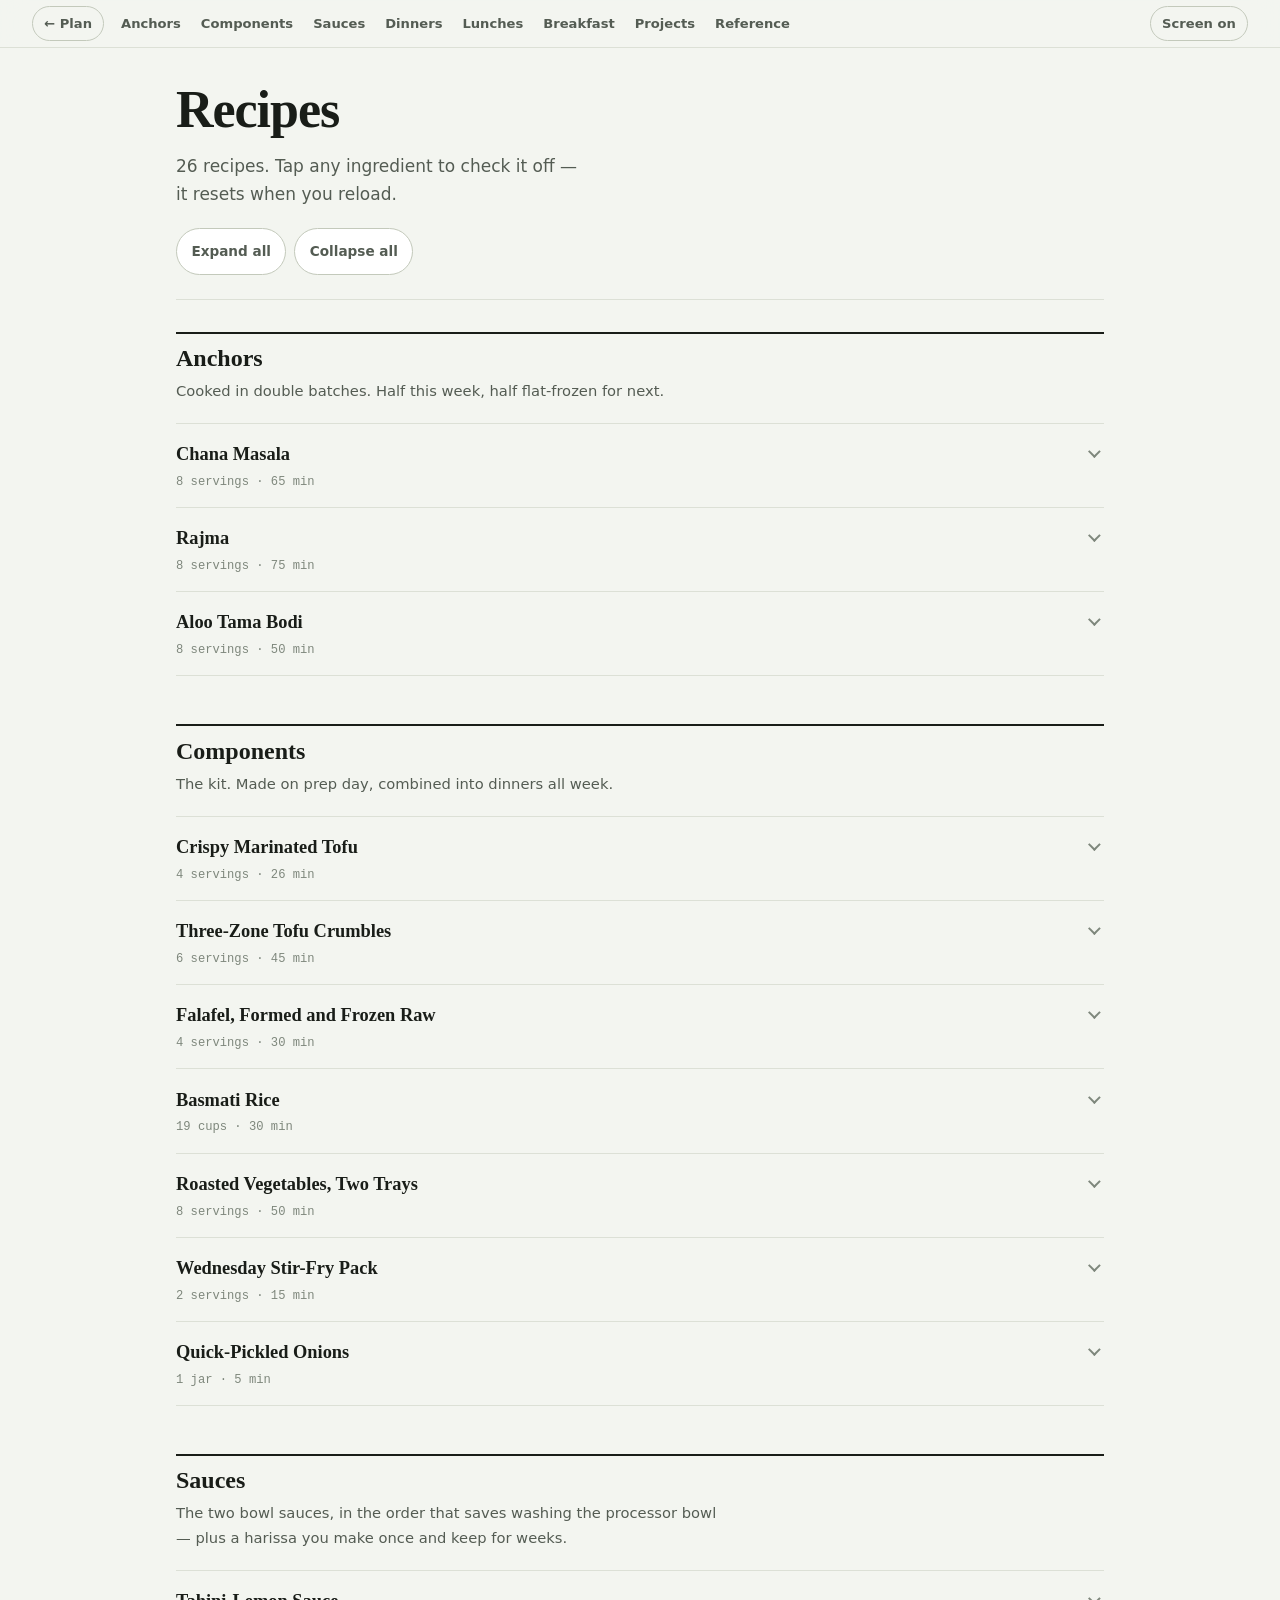
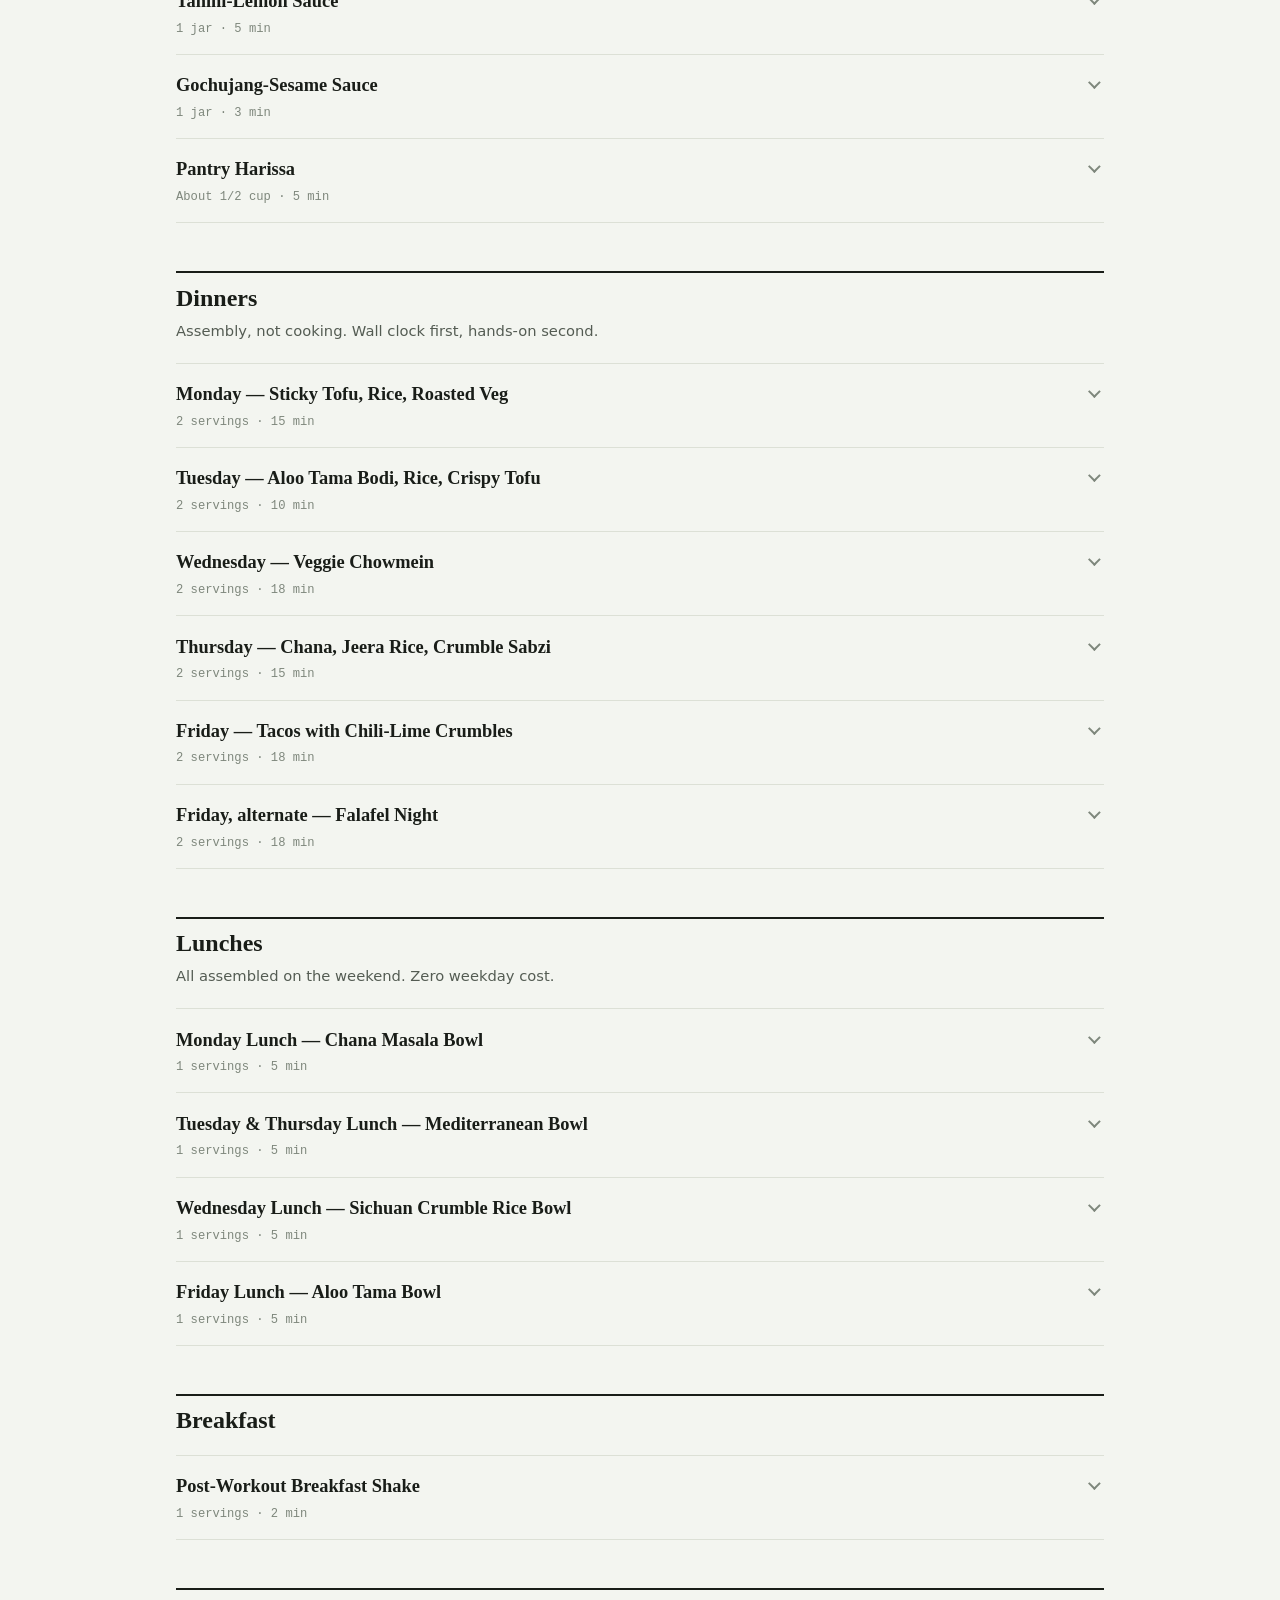
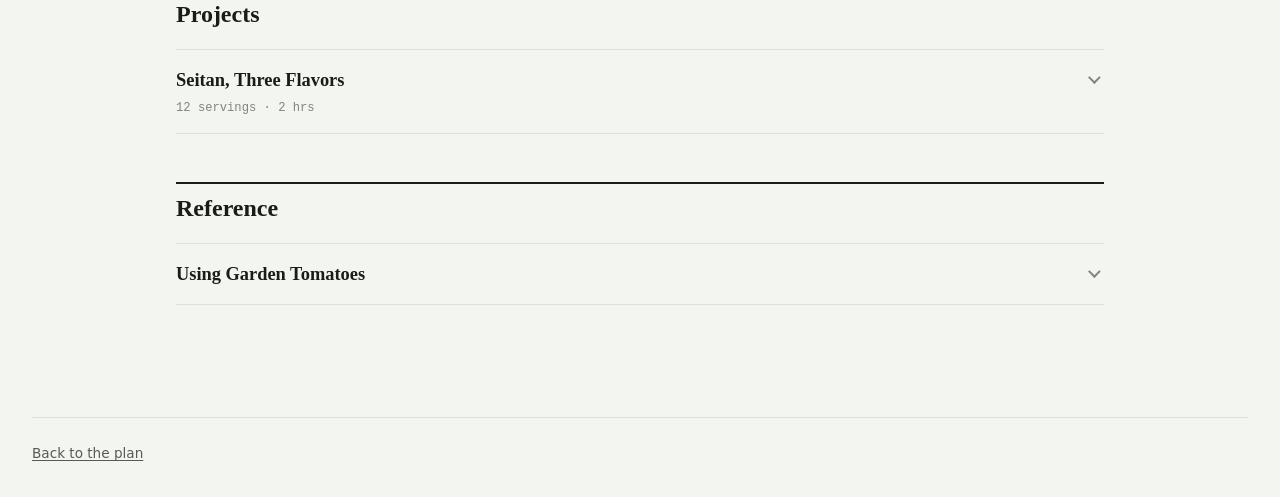
==== commit cf3c1101: "Add rajma, and let the plan page switch anchors Rajma is written as a full anchor, and the plan page" ====
--- a/recipes.html
+++ b/recipes.html
@@ -25,7 +25,7 @@
 <main class="wrap">
   <header class="page-head">
     <h1>Recipes</h1>
-    <p>25 recipes. Tap any ingredient to check it off — it resets when you reload.</p>
+    <p>26 recipes. Tap any ingredient to check it off — it resets when you reload.</p>
     <div class="controls">
       <button type="button" data-all="open">Expand all</button>
       <button type="button" data-all="close">Collapse all</button>
@@ -70,6 +70,48 @@
 <p><strong>WITH GARDEN TOMATOES</strong>: use about 2 lb fresh, cut the added water to 1 1/2 cups, and cook the tomatoes down for 5-8 minutes during the sauté stage before sealing. A pressure cooker evaporates nothing, so fresh tomatoes would otherwise thin the gravy into soup.</p>
 <p>Cool on a sheet pan before bagging. Freeze half, flat — flat bags stack, and thaw in an hour instead of a day.</p>
 <p>ROTATION PARTNERS for this slot: rajma, dal tadka, sambar-style lentil &amp; vegetable, aloo chana.</p>
+</div>
+<p class="used-in"><span>Used in</span> <a href="#lunch-mon-chana-bowl">Monday Lunch — Chana Masala Bowl</a> · <a href="#dinner-thu-chana-jeera-rice">Thursday — Chana, Jeera Rice, Crumble Sabzi</a></p>
+</div></details></article><article class="recipe" id="anchor-rajma">
+<details>
+<summary><span class="r-name">Rajma</span><span class="r-meta">8 servings · 75 min</span></summary>
+<div class="r-body">
+<p class="r-desc">The Instant Pot anchor, rajma week. Carries Monday&#x27;s lunch and Thursday&#x27;s dinner, half flat-frozen.</p>
+<h3 class="r-h">Ingredients</h3><ul class="ing">
+<li><label><input type="checkbox"><span>2 cups dried red kidney beans, soaked overnight</span></label></li>
+<li><label><input type="checkbox"><span>2 large onions, finely diced</span></label></li>
+<li><label><input type="checkbox"><span>8 cloves garlic, minced</span></label></li>
+<li><label><input type="checkbox"><span>2 tbsp ginger, minced</span></label></li>
+<li><label><input type="checkbox"><span>1 can (28 oz) crushed tomatoes</span></label></li>
+<li><label><input type="checkbox"><span>2 tbsp tomato paste</span></label></li>
+<li><label><input type="checkbox"><span>2 tsp cumin seeds</span></label></li>
+<li><label><input type="checkbox"><span>1 tsp fenugreek seeds (methi), optional</span></label></li>
+<li><label><input type="checkbox"><span>2 tbsp ground coriander</span></label></li>
+<li><label><input type="checkbox"><span>1 tbsp ground cumin</span></label></li>
+<li><label><input type="checkbox"><span>2 tsp turmeric</span></label></li>
+<li><label><input type="checkbox"><span>1-2 tsp kashmiri chili powder</span></label></li>
+<li><label><input type="checkbox"><span>1 tbsp garam masala</span></label></li>
+<li><label><input type="checkbox"><span>1 tsp amchur, or juice of 1 lemon</span></label></li>
+<li><label><input type="checkbox"><span>3 tbsp oil</span></label></li>
+<li><label><input type="checkbox"><span>2 tsp salt</span></label></li>
+<li><label><input type="checkbox"><span>4 cups water</span></label></li>
+<li><label><input type="checkbox"><span>Cilantro, to finish</span></label></li>
+</ul>
+<h3 class="r-h">Method</h3><ol class="steps">
+<li>Sauté mode. Oil, then cumin seeds and fenugreek until they sizzle and darken, about 30 seconds.</li>
+<li>Onions, a full 12 minutes — longer than the chana wants. Rajma has less acidity to hide behind, so the onion sweetness is doing more of the work. Take it to genuinely brown, not just soft.</li>
+<li>Garlic and ginger, 1 minute. Then tomato paste and all the GROUND spices, 1 minute, to bloom them in the fat.</li>
+<li>Crushed tomatoes, drained beans, 4 cups water, salt. Cancel sauté, seal, 25 min high pressure, then a full 15 minutes natural release. Kidney beans want longer than chickpeas at both ends.</li>
+<li>Mash a generous handful of beans against the side of the pot. Rajma should be thick enough to sit on rice, not run off it — this is the step that gets it there.</li>
+<li>Garam masala and amchur OFF the heat. Cilantro.</li>
+</ol>
+<h3 class="r-h">Notes</h3><div class="notes">
+<p>SOAK THEM AND PRESSURE-COOK THEM. Raw red kidney beans contain a lectin that makes you genuinely ill, and — this is the counterintuitive part — a low, gentle simmer concentrates it rather than destroying it. A pressure cooker demolishes it completely, so the Instant Pot method here is the safe one. Never finish rajma in a slow cooker on low, and discard the soaking water.</p>
+<p>Four servings this week, four flat-frozen for next. Like the chana, better on day three.</p>
+<p>IT TAKES THE POT LONGER. 25 minutes at pressure plus a 15-minute natural release, against the chana&#x27;s 18 and 10. On the prep-session timeline that pushes the anchor&#x27;s finish from 1:12 to about 1:24, which still clears the stovetop before rice batch 2 — but it&#x27;s why the Sunday plan shows different times when you switch anchors.</p>
+<p>Canned kidney beans work — 4 x 15 oz, drained and rinsed, dropped to 8 minutes at pressure. They&#x27;re already cooked through, so the safety question doesn&#x27;t arise.</p>
+<p><strong>WITH GARDEN TOMATOES</strong>: about 2 lb fresh, and cut the added water to 3 cups. A sealed pot evaporates nothing.</p>
+<p>ROTATION PARTNERS for this slot: chana masala, dal tadka, sambar-style lentil &amp; vegetable, aloo chana.</p>
 </div>
 <p class="used-in"><span>Used in</span> <a href="#lunch-mon-chana-bowl">Monday Lunch — Chana Masala Bowl</a> · <a href="#dinner-thu-chana-jeera-rice">Thursday — Chana, Jeera Rice, Crumble Sabzi</a></p>
 </div></details></article><article class="recipe" id="anchor-aloo-tama-bodi">
@@ -265,7 +307,7 @@
 <li><label><input type="checkbox"><span>1 red pepper</span></label></li>
 <li><label><input type="checkbox"><span>1 red onion</span></label></li>
 <li><label><input type="checkbox"><span>1 zucchini</span></label></li>
-<li><label><input type="checkbox"><span>1 can chickpeas, drained and patted dry</span></label></li>
+<li><label><input type="checkbox"><span>2 cans chickpeas, drained and patted dry</span></label></li>
 <li><label><input type="checkbox"><span>2 tbsp harissa</span></label></li>
 <li><label><input type="checkbox"><span>2 tbsp olive oil</span></label></li>
 <li><label><input type="checkbox"><span>Salt</span></label></li>
@@ -282,11 +324,12 @@
 </ul>
 <h3 class="r-h">Method</h3><ol class="steps">
 <li>Cut everything roughly the same size. This matters more than what you cut.</li>
-<li>Toss the harissa tray with harissa, olive oil and salt. Jarred is fine; the five-minute Pantry Harissa in the sauces section is better and cheaper. The chickpeas roast crisp and become the protein in both Mediterranean bowls.</li>
+<li>Toss the harissa tray with harissa, olive oil and salt. Jarred is fine; the five-minute Pantry Harissa in the sauces section is better and cheaper. The chickpeas roast crisp and become the protein in all four Mediterranean bowls, so GIVE THEM ROOM — crowded chickpeas steam instead of crisping. Tip the second can onto the chili-cumin tray if the harissa one is full.</li>
 <li>Toss the chili-cumin tray with cumin, chili powder, smoked paprika, oil and salt.</li>
 <li>Both trays at 425°F for 30 minutes.</li>
 </ol>
 <h3 class="r-h">Notes</h3><div class="notes">
+<p>TWO CANS OF CHICKPEAS, NOT ONE. The Mediterranean bowl runs Tuesday AND Thursday for both of you — that is four bowls, not two. One can yields about 1 1/4 cups roasted, which works out to a third of a cup a bowl and is not enough to be anyone&#x27;s protein.</p>
 <p>Budget 20 minutes of chopping for the pair — it&#x27;s the longest single job in the prep session.</p>
 <p><strong>SHORTCUT</strong>: a bag of pre-cut vegetables for one tray saves about 10 minutes.</p>
 <p>On a freezer week, pick different vegetables and a different spice profile from the week before. It&#x27;s the cheapest variety in the whole system.</p>
@@ -491,7 +534,7 @@
 <summary><span class="r-name">Thursday — Chana, Jeera Rice, Crumble Sabzi</span><span class="r-meta">2 servings · 15 min</span></summary>
 <div class="r-body">
 <h3 class="r-h">Ingredients</h3><ul class="ing">
-<li><label><input type="checkbox"><span>Chana masala, from the prep session</span></label></li>
+<li><label><input type="checkbox"><span>Chana masala — or rajma, or whichever Instant Pot anchor this week uses</span></label></li>
 <li><label><input type="checkbox"><span>Cooked rice</span></label></li>
 <li><label><input type="checkbox"><span>1 tsp cumin seeds</span></label></li>
 <li><label><input type="checkbox"><span>Oil</span></label></li>
@@ -578,7 +621,7 @@
 <summary><span class="r-name">Monday Lunch — Chana Masala Bowl</span><span class="r-meta">1 servings · 5 min</span></summary>
 <div class="r-body">
 <h3 class="r-h">Ingredients</h3><ul class="ing">
-<li><label><input type="checkbox"><span>Chana masala</span></label></li>
+<li><label><input type="checkbox"><span>Chana masala, or whichever Instant Pot anchor this week uses</span></label></li>
 <li><label><input type="checkbox"><span>Cooked rice</span></label></li>
 <li><label><input type="checkbox"><span>Shelled edamame</span></label></li>
 <li><label><input type="checkbox"><span>Cilantro</span></label></li>
@@ -591,7 +634,8 @@
 <li>Lemon wedge in a separate corner. Assembled on prep day.</li>
 </ol>
 <h3 class="r-h">Notes</h3><div class="notes">
-<p><strong>PORTIONS</strong>: Person A — 1 1/2 cups chana, 1 cup rice, 1/2 cup edamame. Person B — 2 cups chana, 1 1/2 cups rice, 1 cup edamame.</p>
+<p><strong>PORTIONS</strong> — Person A: 1 1/2 cups chana, 1 cup rice, 1/2 cup edamame. Person B: 2 cups chana, 1 1/2 cups rice, 1 cup edamame.</p>
+<p>THIS CONTAINER LEAVES THE KITCHEN FINISHED. Initial and day on the lid, nothing to add on the day. You take it out of the fridge and go.</p>
 </div>
 </div></details></article><article class="recipe" id="lunch-mediterranean-bowl">
 <details>
@@ -614,6 +658,8 @@
 </ol>
 <h3 class="r-h">Notes</h3><div class="notes">
 <p>This is the one bowl with no tofu in it, and that&#x27;s deliberate — the protein is the roasted chickpeas off the harissa tray plus the tahini, around 33 g. It keeps chickpeas and crumbles from competing for the same slot. Add an edamame scoop if you&#x27;re short.</p>
+<p><strong>PORTIONS</strong> — Person A: 1 cup rice, 1 cup harissa veg, 1/2 cup roasted chickpeas, cucumber and tomato, 2 tbsp tahini. Person B: 1 1/2 cups rice, 1 1/2 cups harissa veg, 3/4 cup roasted chickpeas, PLUS 1/2 cup edamame, 3 tbsp tahini.</p>
+<p>The edamame is Person B&#x27;s only addition here — this bowl&#x27;s protein is the chickpeas, and B needs the extra scoop to match the other days.</p>
 <p>IT&#x27;S GENUINELY GOOD COLD. Don&#x27;t feel obliged to microwave it.</p>
 <p>From week 3, sliced shawarma seitan turns this into a shawarma bowl and takes it to about 50 g of protein. The tahini and pickled onions are already there.</p>
 </div>
@@ -635,7 +681,9 @@
 <li>At work: reheat the main container, THEN scatter the crumbles on and add the sauce.</li>
 </ol>
 <h3 class="r-h">Notes</h3><div class="notes">
-<p>Crumbles packed against wet rice lose everything that makes them worth making. The two extra containers are worth the thirty seconds.</p>
+<p><strong>PORTIONS</strong> — Person A: 1 cup rice, 1 cup roasted veg, 1/2 cup edamame, cucumber; 1/2 cup crumbles and 2 tbsp sauce in their own pots. Person B: 1 1/2 cups rice, 1 cup roasted veg, 1 cup edamame, cucumber; 3/4 cup crumbles and 3 tbsp sauce.</p>
+<p>Crumbles packed against wet rice lose everything that makes them worth making. The two extra pots travel WITH the container, taped to it or nested inside — they are part of this lunch, not a thing to remember on the day.</p>
+<p>THE SICHUAN ZONE IS THE TIGHTEST OF THE THREE. These two bowls take about 1 1/4 cups of roughly 2. That&#x27;s why Wednesday dinner&#x27;s crumbles are optional — if you want them in the chowmein too, make that zone bigger on prep day rather than short the lunches.</p>
 </div>
 </div></details></article><article class="recipe" id="lunch-fri-aloo-tama-bowl">
 <details>
@@ -656,7 +704,8 @@
 <li>Packed Wednesday night rather than prep day, so it&#x27;s two days old rather than five.</li>
 </ol>
 <h3 class="r-h">Notes</h3><div class="notes">
-<p>THE EDAMAME MATTERS MORE IN THIS BOWL THAN THE OTHERS. Aloo tama is the lightest anchor on protein — about 10 g a serving — so this is the one lunch where skipping the scoop actually shows up in your day&#x27;s total.</p>
+<p><strong>PORTIONS</strong> — Person A: 1 1/2 cups aloo tama, 1 cup rice, 1/2 cup roasted veg, 1/2 cup edamame. Person B: 2 cups aloo tama, 1 1/2 cups rice, 1/2 cup roasted veg, 1 cup edamame.</p>
+<p>THE EDAMAME MATTERS MORE IN THIS BOWL THAN THE OTHERS. Aloo tama is the lightest anchor on protein — about 10 g a serving — so this is the one lunch where skipping the scoop actually shows up in your day&#x27;s total. It goes in on Wednesday night with everything else.</p>
 </div>
 </div></details></article></section><section class="group" id="g-breakfast"><div class="group-head"><h2>Breakfast</h2></div><article class="recipe" id="breakfast-shake">
 <details>
--- a/style.css
+++ b/style.css
@@ -497,6 +497,32 @@
 }
 
 /* one-track view — so each person can follow only their own track */
+.anchor-pick { align-items: center; margin-top: 0.6rem; }
+.anchor-pick[hidden] { display: none; }
+.anchor-pick-label {
+  font-size: 0.78rem;
+  font-weight: 600;
+  letter-spacing: 0.04em;
+  text-transform: uppercase;
+  color: var(--ink-faint);
+  margin-right: 0.15rem;
+}
+.anchor-pick button[aria-pressed="true"] {
+  background: var(--ink);
+  border-color: var(--ink);
+  color: var(--ground);
+}
+.anchor-note {
+  margin: 0.9rem 0 0;
+  padding: 0.7rem 0.9rem;
+  border-left: 2px solid var(--amber);
+  background: var(--amber-tint);
+  font-size: 0.88rem;
+  line-height: 1.5;
+  max-width: var(--measure);
+}
+.anchor-note[hidden] { display: none; }
+
 .track-pick { margin-bottom: 1.25rem; }
 .track-pick button[aria-pressed="true"] {
   background: var(--amber-tint);
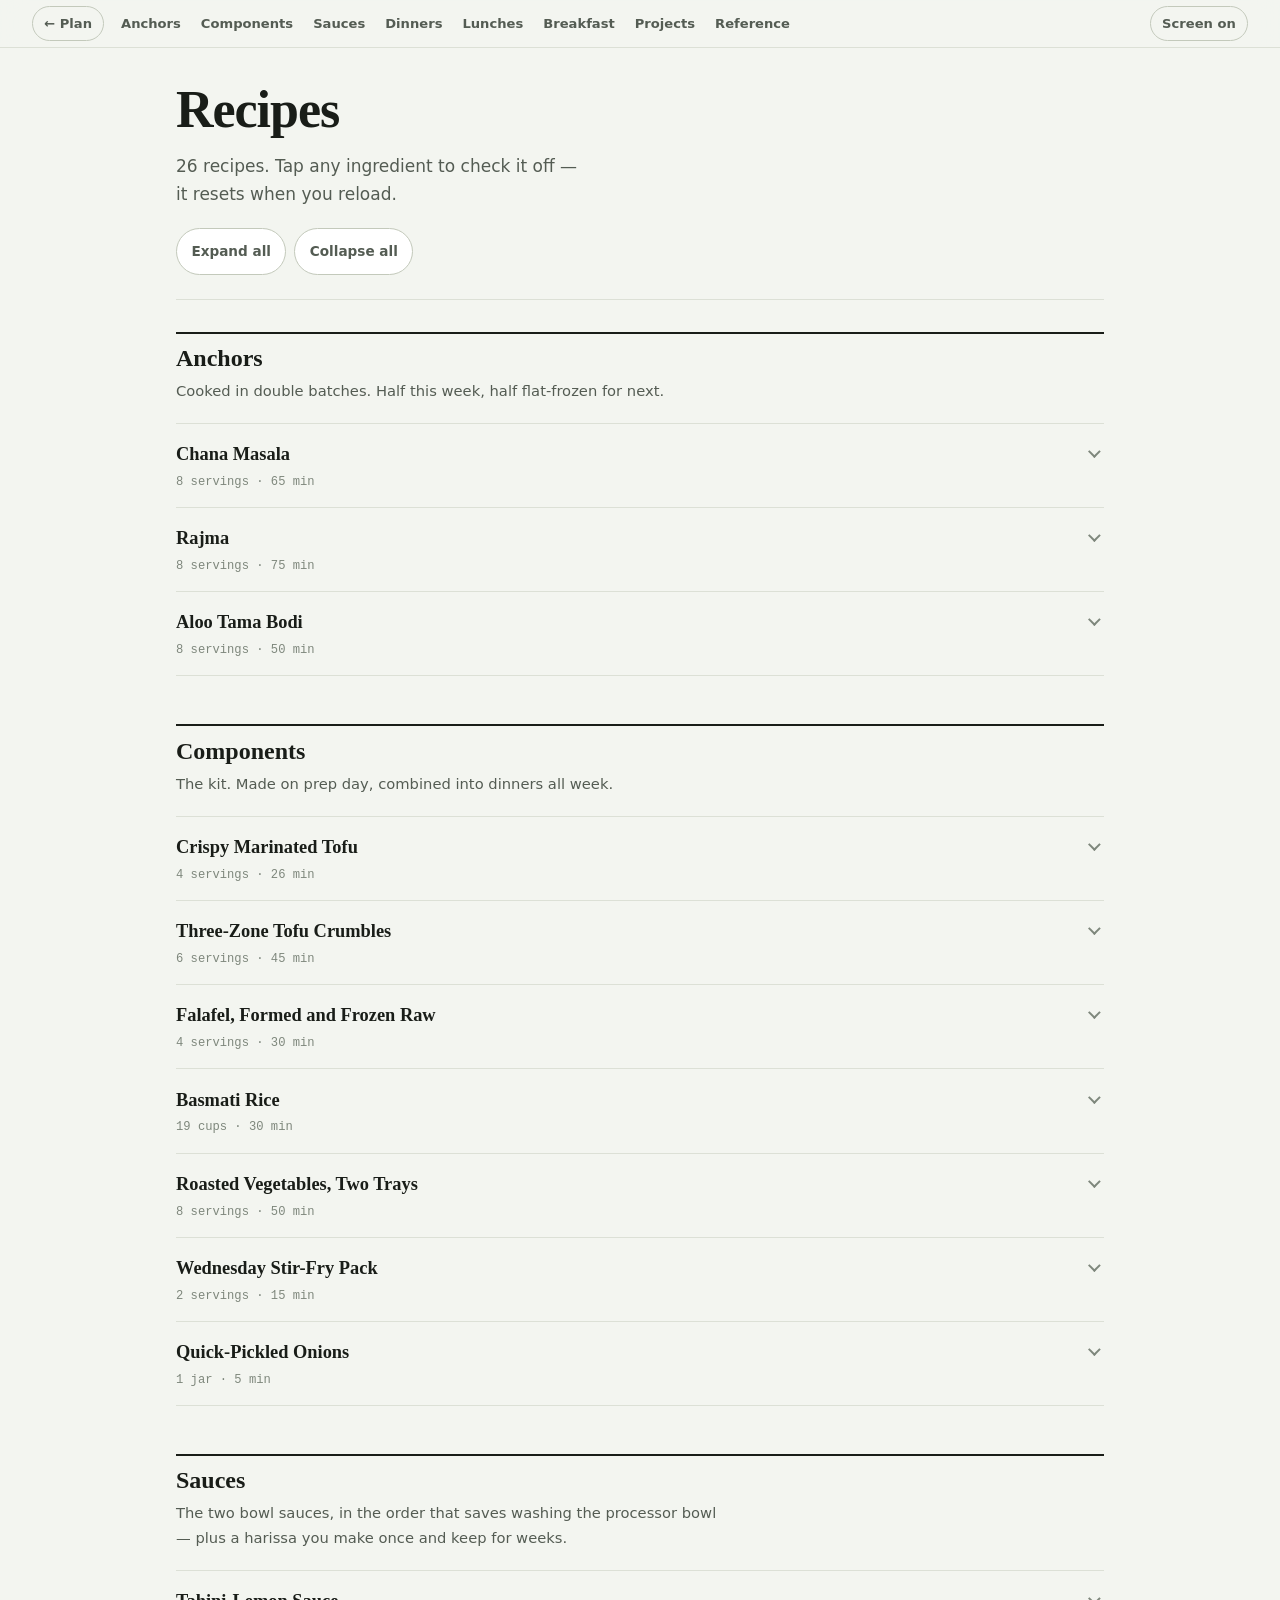
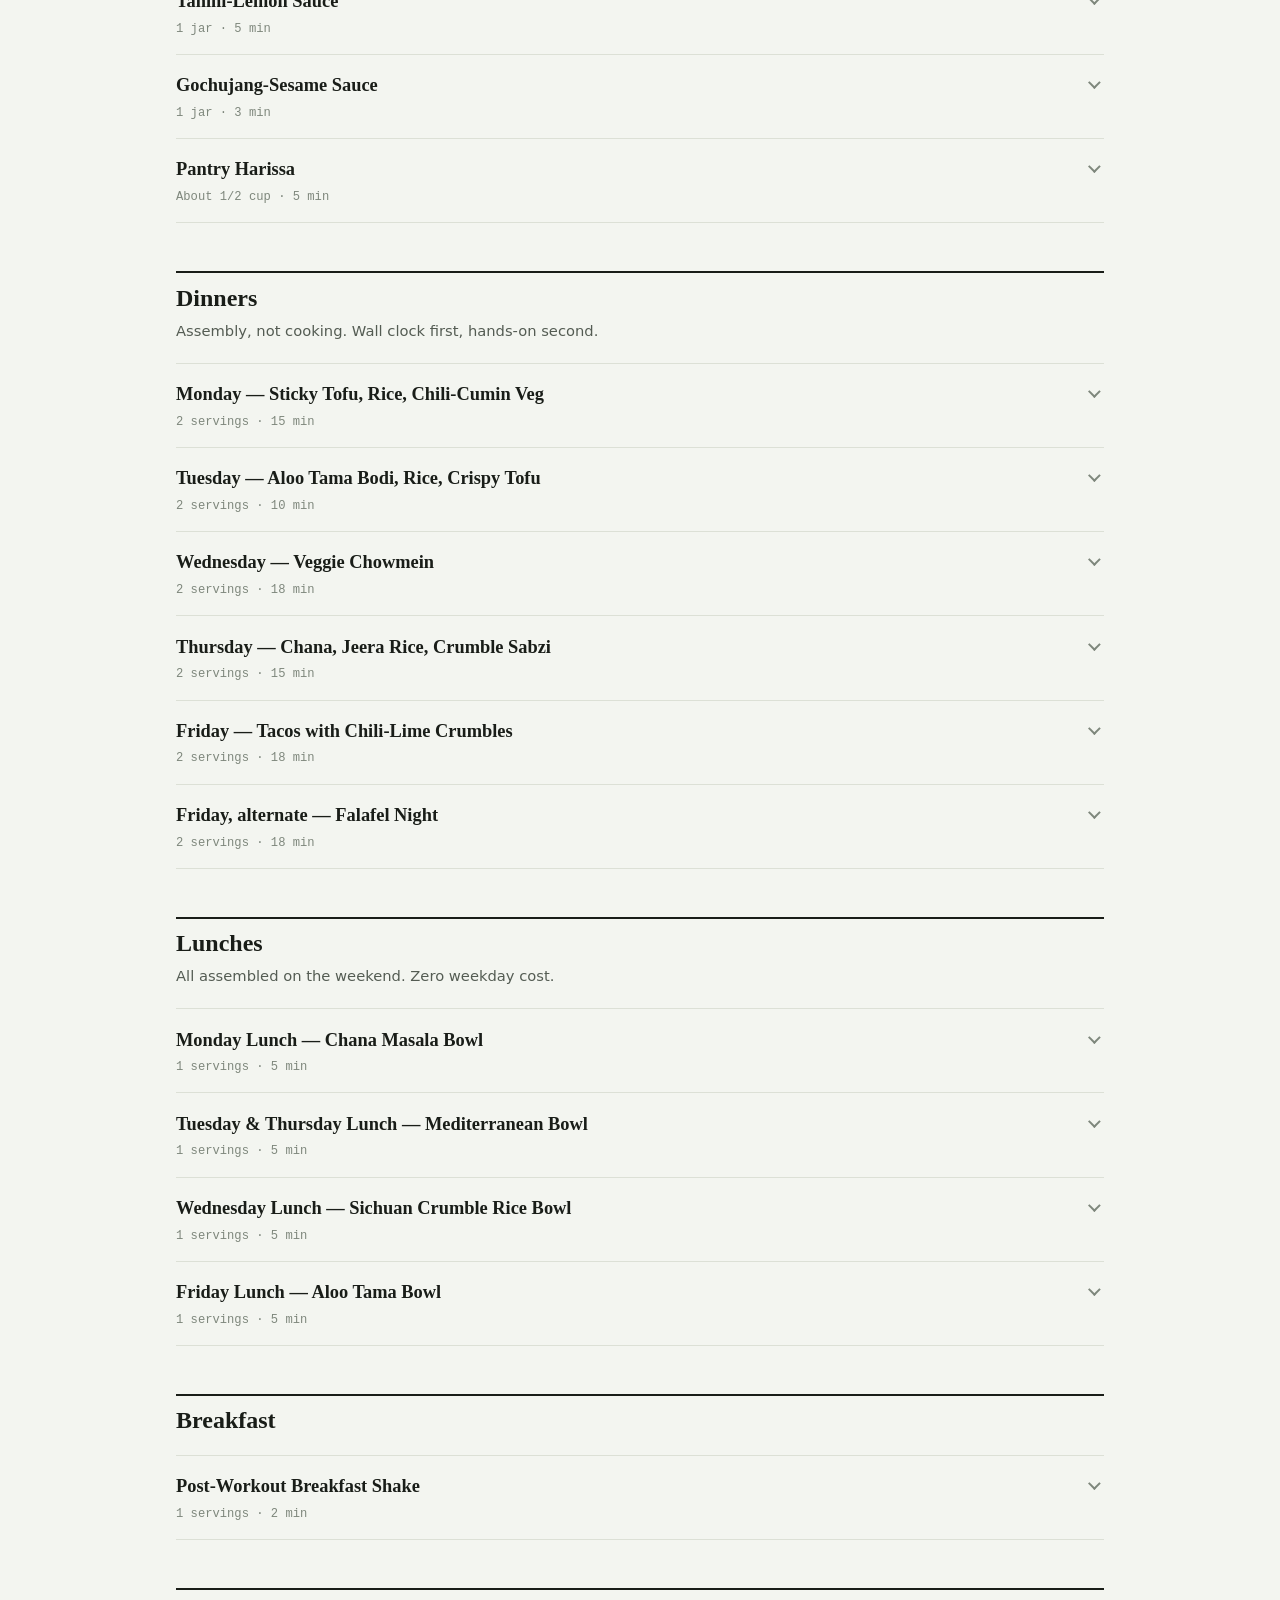
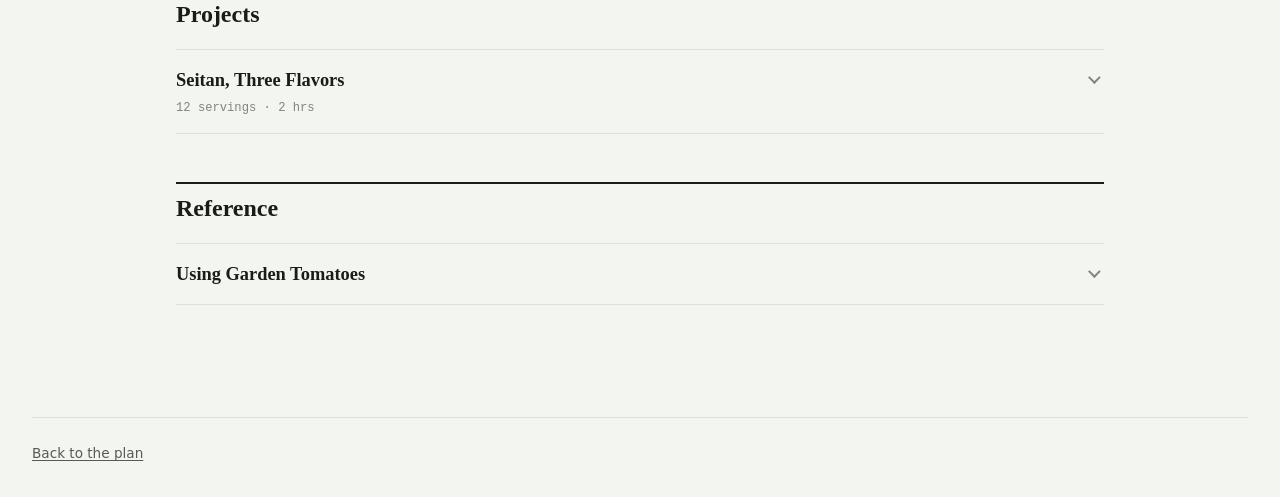
==== commit 5cc0abe2: "Portion counts for every crumble zone and veg tray, and the two trays are named apart" ====
--- a/recipes.html
+++ b/recipes.html
@@ -173,7 +173,7 @@
 <h3 class="r-h">Method</h3><ol class="steps">
 <li><strong>AHEAD</strong>: put the tofu blocks in the freezer, still in their packages, midweek. Move them to the fridge the day before to thaw. Frozen-then-thawed tofu turns spongy and chewy, drinks marinade, and crisps far better — and you never have to press it again.</li>
 <li>Squeeze the thawed blocks hard over the sink. They release a startling amount of water. Cube.</li>
-<li>Toss in the marinade.</li>
+<li>Whisk the marinade in a bowl big enough to toss in: soy sauce, rice vinegar, maple syrup, sesame oil, garlic, ginger, cornstarch. Add the cubes and turn them until every piece is coated and the cornstarch has disappeared. Ten minutes is plenty; overnight is fine too.</li>
 <li>Air fryer 400°F, 18 minutes, shaking at 9. Or oven at 425°F for 30 minutes.</li>
 </ol>
 <h3 class="r-h">Notes</h3><div class="notes">
@@ -182,7 +182,7 @@
 <p>Seasoned deliberately neutral-savory so it can go Chinese on Monday and Mediterranean on Thursday without arguing.</p>
 <p>Roughly half goes to Monday&#x27;s dinner. The rest is the week&#x27;s booster protein — about 10 g per 100 g.</p>
 </div>
-<p class="used-in"><span>Used in</span> <a href="#dinner-mon-sticky-tofu">Monday — Sticky Tofu, Rice, Roasted Veg</a></p>
+<p class="used-in"><span>Used in</span> <a href="#dinner-mon-sticky-tofu">Monday — Sticky Tofu, Rice, Chili-Cumin Veg</a></p>
 </div></details></article><article class="recipe" id="component-tofu-crumbles">
 <details>
 <summary><span class="r-name">Three-Zone Tofu Crumbles</span><span class="r-meta">6 servings · 45 min</span></summary>
@@ -225,10 +225,10 @@
 <h3 class="r-h">Notes</h3><div class="notes">
 <p>THE CORNSTARCH IS WHAT MAKES THEM CRISP. It&#x27;s not optional.</p>
 <p>Adapted from Yeung Man Cooking&#x27;s baked tofu crumbles.</p>
-<p><strong>WHERE EACH ZONE GOES, about 2 cups each</strong>:
-Sichuan — Wednesday lunch bowls x2, Wednesday dinner chowmein.
-Cumin-garam masala — Thursday dinner sabzi x2, scattered on Monday&#x27;s lunch.
-Chili-lime — Friday dinner tacos x2.</p>
+<p>WHERE EACH ZONE GOES, about 2 cups each. Split them on prep day, at portioning time:
+Sichuan — 3 portions: two small pots for the Wednesday lunch bowls (1/2 cup A, 3/4 cup B), and the rest (~3/4 cup) in a tub labelled &quot;Wed chowmein&quot;.
+Cumin-garam masala — 2 portions: 1 1/2 cups in a tub labelled &quot;Thu sabzi&quot; (that is both servings), and the rest (~1/2 cup) scattered over the two Monday lunch containers.
+Chili-lime — 1 portion: all of it in a tub labelled &quot;Fri tacos&quot;; both servings come out of it on the night.</p>
 <p>ON FALAFEL WEEKS, SEASON TWO ZONES, NOT THREE. Friday is falafel night that week, so nothing eats the chili-lime. Split the pan between Sichuan and cumin-garam masala instead.</p>
 <p>Store them separately from wet food, and keep the three zones apart — they go soft against rice, and the whole point is that they&#x27;re three different things.</p>
 <p>Whatever&#x27;s left over is the snack. That isn&#x27;t a consolation prize.</p>
@@ -302,7 +302,7 @@
 <div class="r-body">
 <p class="r-desc">Two trays, two spice profiles. The backbone of hands-off prep.</p>
 <h3 class="r-h">Ingredients</h3><ul class="ing">
-<li class="ing-head">HARISSA TRAY</li>
+<li><label><input type="checkbox"><span>HARISSA TRAY — feeds only the four Mediterranean lunch bowls</span></label></li>
 <li><label><input type="checkbox"><span>1 head cauliflower, or broccoli</span></label></li>
 <li><label><input type="checkbox"><span>1 red pepper</span></label></li>
 <li><label><input type="checkbox"><span>1 red onion</span></label></li>
@@ -311,7 +311,7 @@
 <li><label><input type="checkbox"><span>2 tbsp harissa</span></label></li>
 <li><label><input type="checkbox"><span>2 tbsp olive oil</span></label></li>
 <li><label><input type="checkbox"><span>Salt</span></label></li>
-<li class="ing-head">CHILI-CUMIN TRAY</li>
+<li><label><input type="checkbox"><span>CHILI-CUMIN TRAY — every other &quot;roasted veg&quot; in the week</span></label></li>
 <li><label><input type="checkbox"><span>2 sweet potatoes</span></label></li>
 <li><label><input type="checkbox"><span>1 red onion</span></label></li>
 <li><label><input type="checkbox"><span>1 bell or poblano pepper</span></label></li>
@@ -329,12 +329,15 @@
 <li>Both trays at 425°F for 30 minutes.</li>
 </ol>
 <h3 class="r-h">Notes</h3><div class="notes">
+<p>THE TWO TRAYS ARE NOT INTERCHANGEABLE, so label them.</p>
+<p>Harissa veg — 4 portions, and that is the whole tray: Tuesday lunch x2, Thursday lunch x2. Each portion is 1 / 1 1/2 cups veg and 1/2 / 3/4 cup chickpeas. Two go into Tuesday&#x27;s containers on prep day; the other two into a tub labelled &quot;Thu lunch&quot;, packed Wednesday night. Nothing else in the week uses it.</p>
+<p>Chili-cumin veg — 8 portions across 4 meals: Monday dinner x2, Wednesday lunch x2, Thursday sabzi x2, Friday lunch x2. Split it four ways at portioning time: 2 cups into the Wednesday lunch containers (1 cup each); 1 cup into a tub labelled &quot;Fri lunch&quot; (1/2 cup each, packed Wednesday night); the rest halved between tubs labelled &quot;Mon dinner&quot; and &quot;Thu sabzi&quot;.</p>
 <p>TWO CANS OF CHICKPEAS, NOT ONE. The Mediterranean bowl runs Tuesday AND Thursday for both of you — that is four bowls, not two. One can yields about 1 1/4 cups roasted, which works out to a third of a cup a bowl and is not enough to be anyone&#x27;s protein.</p>
 <p>Budget 20 minutes of chopping for the pair — it&#x27;s the longest single job in the prep session.</p>
 <p><strong>SHORTCUT</strong>: a bag of pre-cut vegetables for one tray saves about 10 minutes.</p>
 <p>On a freezer week, pick different vegetables and a different spice profile from the week before. It&#x27;s the cheapest variety in the whole system.</p>
 </div>
-<p class="used-in"><span>Used in</span> <a href="#dinner-mon-sticky-tofu">Monday — Sticky Tofu, Rice, Roasted Veg</a> · <a href="#dinner-thu-chana-jeera-rice">Thursday — Chana, Jeera Rice, Crumble Sabzi</a> · <a href="#lunch-mediterranean-bowl">Tuesday &amp; Thursday Lunch — Mediterranean Bowl</a></p>
+<p class="used-in"><span>Used in</span> <a href="#dinner-mon-sticky-tofu">Monday — Sticky Tofu, Rice, Chili-Cumin Veg</a> · <a href="#dinner-thu-chana-jeera-rice">Thursday — Chana, Jeera Rice, Crumble Sabzi</a> · <a href="#lunch-mediterranean-bowl">Tuesday &amp; Thursday Lunch — Mediterranean Bowl</a> · <a href="#lunch-wed-sichuan-crumble-bowl">Wednesday Lunch — Sichuan Crumble Rice Bowl</a> · <a href="#lunch-fri-aloo-tama-bowl">Friday Lunch — Aloo Tama Bowl</a></p>
 </div></details></article><article class="recipe" id="component-stir-fry-pack">
 <details>
 <summary><span class="r-name">Wednesday Stir-Fry Pack</span><span class="r-meta">2 servings · 15 min</span></summary>
@@ -448,7 +451,7 @@
 <p class="used-in"><span>Used in</span> <a href="#component-roasted-vegetables">Roasted Vegetables, Two Trays</a></p>
 </div></details></article></section><section class="group" id="g-dinners"><div class="group-head"><h2>Dinners</h2><p>Assembly, not cooking. Wall clock first, hands-on second.</p></div><article class="recipe" id="dinner-mon-sticky-tofu">
 <details>
-<summary><span class="r-name">Monday — Sticky Tofu, Rice, Roasted Veg</span><span class="r-meta">2 servings · 15 min</span></summary>
+<summary><span class="r-name">Monday — Sticky Tofu, Rice, Chili-Cumin Veg</span><span class="r-meta">2 servings · 15 min</span></summary>
 <div class="r-body">
 <h3 class="r-h">Ingredients</h3><ul class="ing">
 <li><label><input type="checkbox"><span>Crispy marinated tofu, from the prep session</span></label></li>
@@ -539,8 +542,8 @@
 <li><label><input type="checkbox"><span>1 tsp cumin seeds</span></label></li>
 <li><label><input type="checkbox"><span>Oil</span></label></li>
 <li><label><input type="checkbox"><span>Salt</span></label></li>
-<li><label><input type="checkbox"><span>Cumin-garam masala tofu crumbles</span></label></li>
-<li><label><input type="checkbox"><span>Roasted vegetables</span></label></li>
+<li><label><input type="checkbox"><span>Cumin-garam masala tofu crumbles, the &quot;Thu sabzi&quot; tub</span></label></li>
+<li><label><input type="checkbox"><span>Chili-cumin roasted vegetables, the &quot;Thu sabzi&quot; tub</span></label></li>
 <li><label><input type="checkbox"><span>Lemon</span></label></li>
 <li><label><input type="checkbox"><span>Cilantro</span></label></li>
 <li><label><input type="checkbox"><span>Soy yogurt, cucumber and cumin, for optional raita</span></label></li>
@@ -548,7 +551,7 @@
 <h3 class="r-h">Method</h3><ol class="steps">
 <li>Two pans at once.</li>
 <li><strong>PAN 1, jeera rice</strong>: hot oil, cumin seeds until they pop, then cold rice tossed through with salt, 4 minutes.</li>
-<li><strong>PAN 2, sabzi</strong>: cumin-garam masala crumbles warmed with roasted veg, 4 minutes. Lemon, cilantro.</li>
+<li><strong>PAN 2, sabzi</strong>: cumin-garam masala crumbles warmed with the chili-cumin veg, 4 minutes. Lemon, cilantro.</li>
 <li>Chana in the microwave, 4 minutes.</li>
 <li>Optional raita: soy yogurt, grated cucumber, cumin, salt.</li>
 </ol>
@@ -669,19 +672,19 @@
 <div class="r-body">
 <h3 class="r-h">Ingredients</h3><ul class="ing">
 <li><label><input type="checkbox"><span>Cooked rice</span></label></li>
-<li><label><input type="checkbox"><span>Roasted vegetables</span></label></li>
+<li><label><input type="checkbox"><span>Chili-cumin roasted vegetables (not the harissa tray)</span></label></li>
 <li><label><input type="checkbox"><span>Shelled edamame</span></label></li>
 <li><label><input type="checkbox"><span>Cucumber</span></label></li>
 <li><label><input type="checkbox"><span>Sichuan tofu crumbles, PACKED SEPARATELY</span></label></li>
 <li><label><input type="checkbox"><span>Gochujang-sesame sauce, PACKED SEPARATELY</span></label></li>
 </ul>
 <h3 class="r-h">Method</h3><ol class="steps">
-<li>Rice, roasted veg, edamame and cucumber in the main container.</li>
+<li>Rice, chili-cumin veg, edamame and cucumber in the main container.</li>
 <li>Sichuan crumbles and gochujang-sesame in two small separate containers.</li>
 <li>At work: reheat the main container, THEN scatter the crumbles on and add the sauce.</li>
 </ol>
 <h3 class="r-h">Notes</h3><div class="notes">
-<p><strong>PORTIONS</strong> — Person A: 1 cup rice, 1 cup roasted veg, 1/2 cup edamame, cucumber; 1/2 cup crumbles and 2 tbsp sauce in their own pots. Person B: 1 1/2 cups rice, 1 cup roasted veg, 1 cup edamame, cucumber; 3/4 cup crumbles and 3 tbsp sauce.</p>
+<p><strong>PORTIONS</strong> — Person A: 1 cup rice, 1 cup chili-cumin veg, 1/2 cup edamame, cucumber; 1/2 cup crumbles and 2 tbsp sauce in their own pots. Person B: 1 1/2 cups rice, 1 cup chili-cumin veg, 1 cup edamame, cucumber; 3/4 cup crumbles and 3 tbsp sauce.</p>
 <p>Crumbles packed against wet rice lose everything that makes them worth making. The two extra pots travel WITH the container, taped to it or nested inside — they are part of this lunch, not a thing to remember on the day.</p>
 <p>THE SICHUAN ZONE IS THE TIGHTEST OF THE THREE. These two bowls take about 1 1/4 cups of roughly 2. That&#x27;s why Wednesday dinner&#x27;s crumbles are optional — if you want them in the chowmein too, make that zone bigger on prep day rather than short the lunches.</p>
 </div>
@@ -692,19 +695,19 @@
 <h3 class="r-h">Ingredients</h3><ul class="ing">
 <li><label><input type="checkbox"><span>Aloo tama bodi</span></label></li>
 <li><label><input type="checkbox"><span>Cooked rice</span></label></li>
-<li><label><input type="checkbox"><span>Roasted vegetables</span></label></li>
+<li><label><input type="checkbox"><span>Chili-cumin roasted vegetables, the &quot;Fri lunch&quot; tub</span></label></li>
 <li><label><input type="checkbox"><span>Shelled edamame</span></label></li>
 <li><label><input type="checkbox"><span>Cilantro</span></label></li>
 <li><label><input type="checkbox"><span>Lemon wedge, packed separately</span></label></li>
 </ul>
 <h3 class="r-h">Method</h3><ol class="steps">
-<li>Aloo tama over rice, roasted veg alongside.</li>
+<li>Aloo tama over rice, chili-cumin veg alongside.</li>
 <li>EDAMAME STRAIGHT FROM FROZEN, half a cup at least. It thaws in the fridge overnight and reheats with everything else — and it&#x27;s what closes the protein gap this anchor leaves.</li>
 <li>Lemon wedge in its own corner.</li>
 <li>Packed Wednesday night rather than prep day, so it&#x27;s two days old rather than five.</li>
 </ol>
 <h3 class="r-h">Notes</h3><div class="notes">
-<p><strong>PORTIONS</strong> — Person A: 1 1/2 cups aloo tama, 1 cup rice, 1/2 cup roasted veg, 1/2 cup edamame. Person B: 2 cups aloo tama, 1 1/2 cups rice, 1/2 cup roasted veg, 1 cup edamame.</p>
+<p><strong>PORTIONS</strong> — Person A: 1 1/2 cups aloo tama, 1 cup rice, 1/2 cup chili-cumin veg, 1/2 cup edamame. Person B: 2 cups aloo tama, 1 1/2 cups rice, 1/2 cup chili-cumin veg, 1 cup edamame.</p>
 <p>THE EDAMAME MATTERS MORE IN THIS BOWL THAN THE OTHERS. Aloo tama is the lightest anchor on protein — about 10 g a serving — so this is the one lunch where skipping the scoop actually shows up in your day&#x27;s total. It goes in on Wednesday night with everything else.</p>
 </div>
 </div></details></article></section><section class="group" id="g-breakfast"><div class="group-head"><h2>Breakfast</h2></div><article class="recipe" id="breakfast-shake">
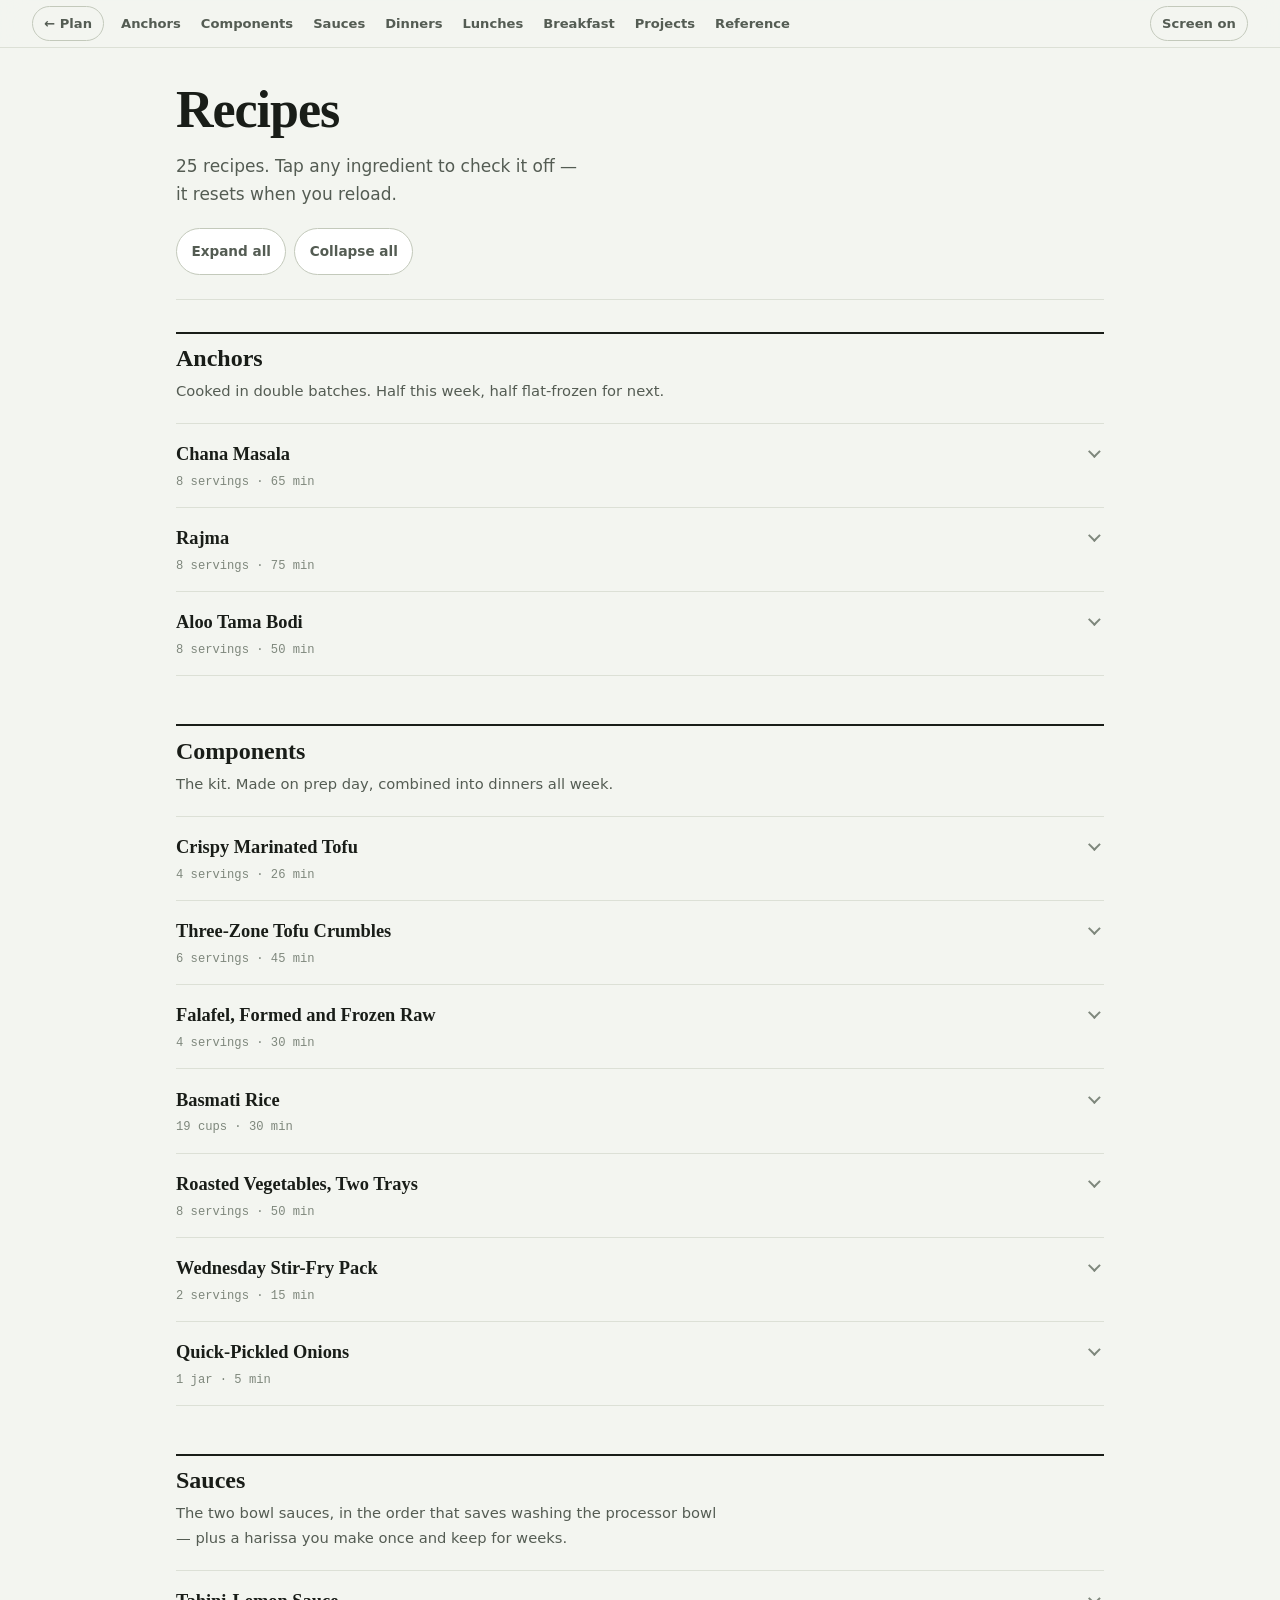
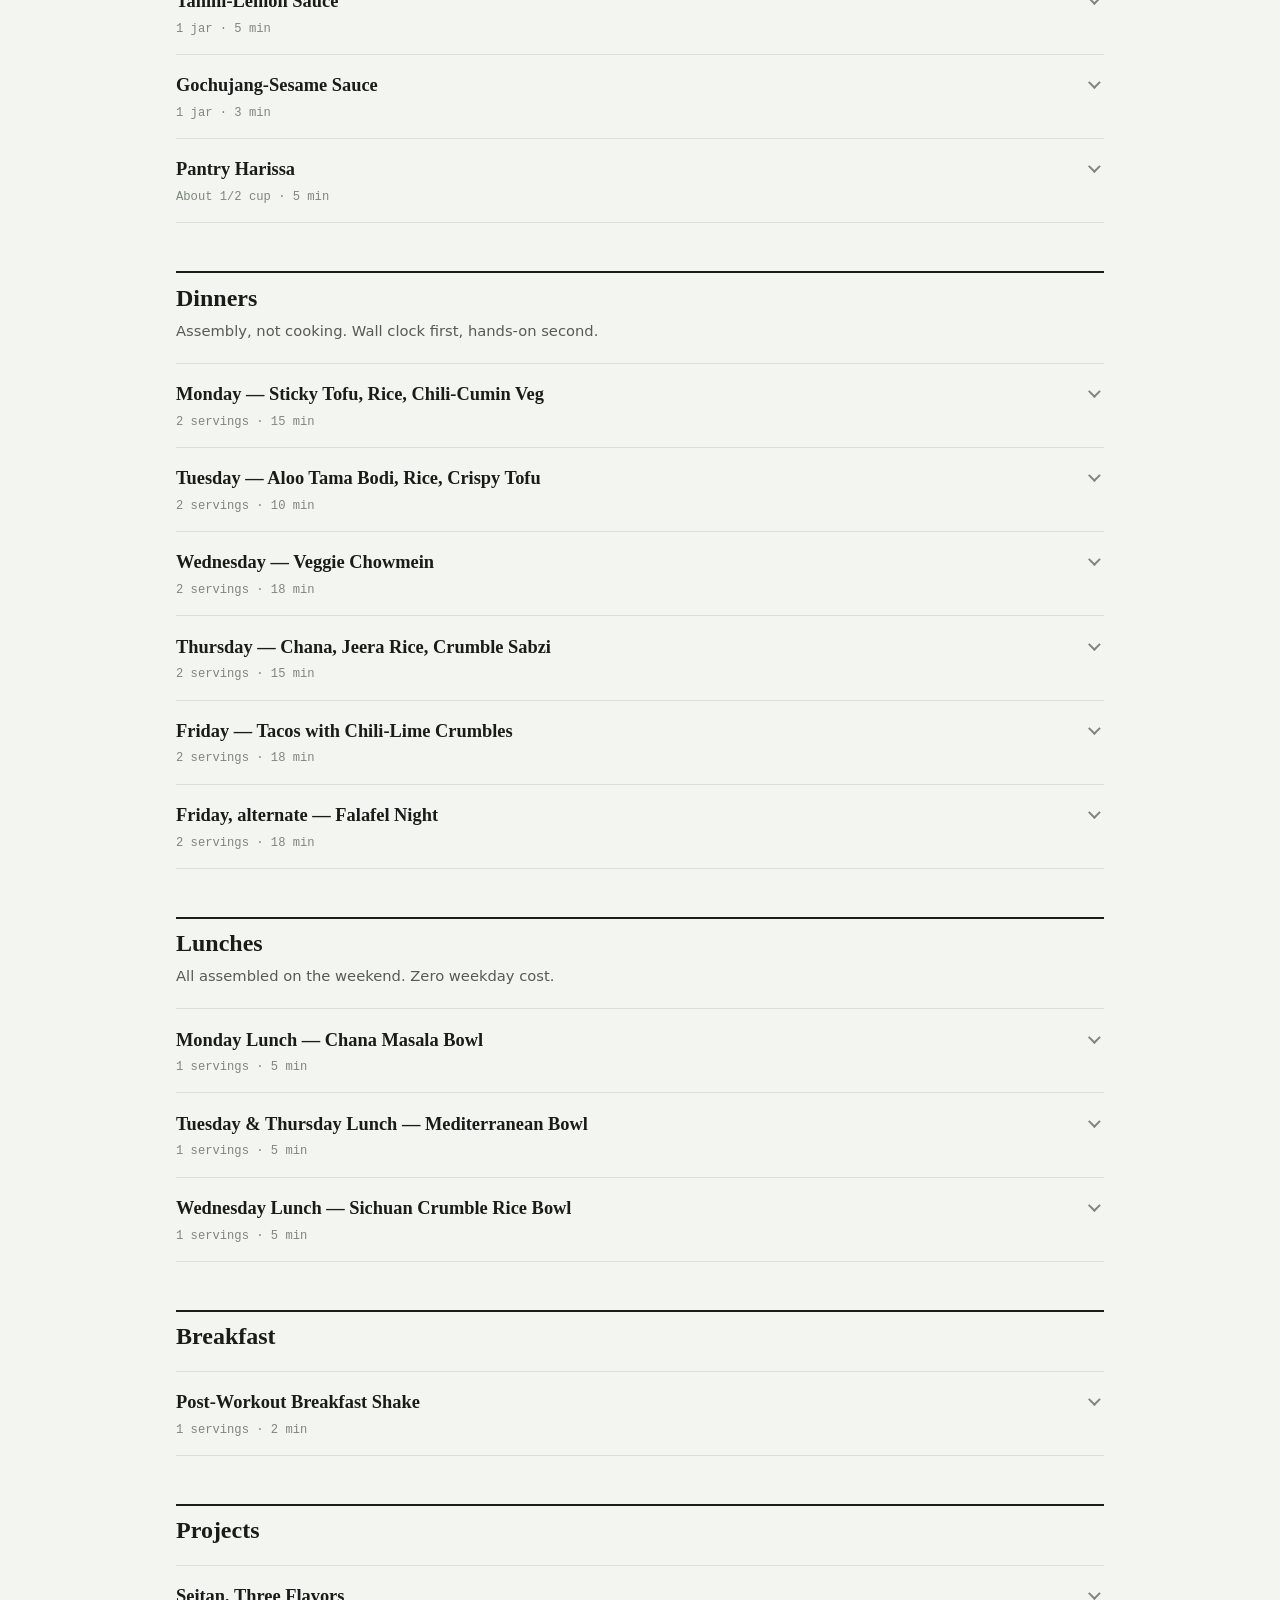
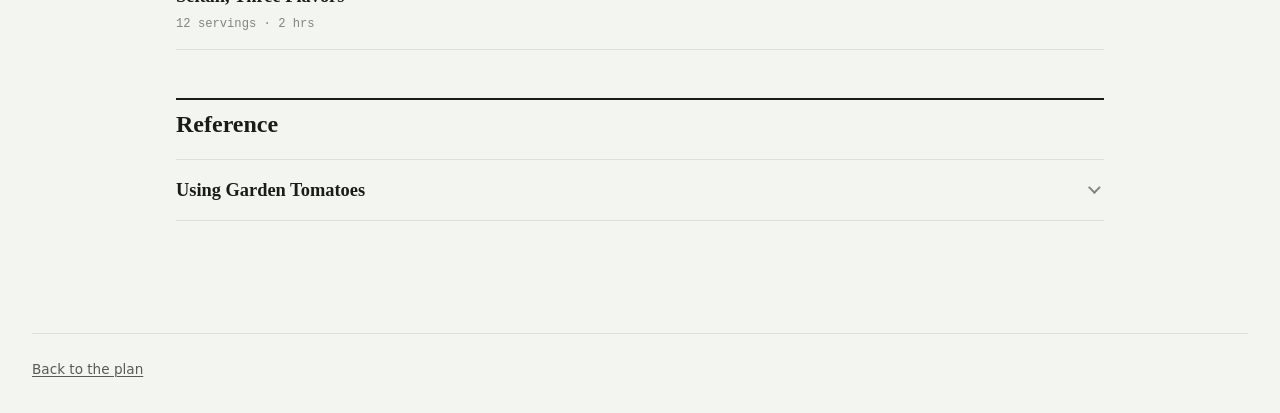
==== commit babf05f6: "Friday lunch is out: eight containers, aloo tama freezes six; drop amchur and five-spice" ====
--- a/recipes.html
+++ b/recipes.html
@@ -25,7 +25,7 @@
 <main class="wrap">
   <header class="page-head">
     <h1>Recipes</h1>
-    <p>26 recipes. Tap any ingredient to check it off — it resets when you reload.</p>
+    <p>25 recipes. Tap any ingredient to check it off — it resets when you reload.</p>
     <div class="controls">
       <button type="button" data-all="open">Expand all</button>
       <button type="button" data-all="close">Collapse all</button>
@@ -49,7 +49,7 @@
 <li><label><input type="checkbox"><span>2 tsp turmeric</span></label></li>
 <li><label><input type="checkbox"><span>1-2 tsp kashmiri chili powder</span></label></li>
 <li><label><input type="checkbox"><span>1 tbsp garam masala</span></label></li>
-<li><label><input type="checkbox"><span>2 tsp amchur, or juice of 1 lemon</span></label></li>
+<li><label><input type="checkbox"><span>Juice of 1 lemon</span></label></li>
 <li><label><input type="checkbox"><span>2 tbsp oil</span></label></li>
 <li><label><input type="checkbox"><span>2 tsp salt</span></label></li>
 <li><label><input type="checkbox"><span>2 1/2 cups water</span></label></li>
@@ -61,7 +61,7 @@
 <li>Garlic and ginger, 1 minute. Then tomato paste and all the GROUND spices, 1 minute — blooming them in fat is what separates this from a spice-flavored stew.</li>
 <li>Crushed tomatoes, drained chickpeas, water, salt. Cancel sauté, seal, 18 min high pressure, then 10 minutes natural release. It takes about 12 minutes to come to pressure at this volume, so it&#x27;s done at the one-hour mark, not the 38-minute mark.</li>
 <li>Mash a handful of chickpeas against the side of the pot to thicken the gravy.</li>
-<li>Stir in the garam masala and amchur OFF the heat — they&#x27;re aromatics, not base notes.</li>
+<li>Stir in the garam masala and the lemon juice OFF the heat — they&#x27;re aromatics, not base notes.</li>
 </ol>
 <h3 class="r-h">Notes</h3><div class="notes">
 <p>Four servings this week, four flat-frozen for next. Better on day three than day one.</p>
@@ -91,7 +91,7 @@
 <li><label><input type="checkbox"><span>2 tsp turmeric</span></label></li>
 <li><label><input type="checkbox"><span>1-2 tsp kashmiri chili powder</span></label></li>
 <li><label><input type="checkbox"><span>1 tbsp garam masala</span></label></li>
-<li><label><input type="checkbox"><span>1 tsp amchur, or juice of 1 lemon</span></label></li>
+<li><label><input type="checkbox"><span>Juice of 1 lemon</span></label></li>
 <li><label><input type="checkbox"><span>3 tbsp oil</span></label></li>
 <li><label><input type="checkbox"><span>2 tsp salt</span></label></li>
 <li><label><input type="checkbox"><span>4 cups water</span></label></li>
@@ -103,7 +103,7 @@
 <li>Garlic and ginger, 1 minute. Then tomato paste and all the GROUND spices, 1 minute, to bloom them in the fat.</li>
 <li>Crushed tomatoes, drained beans, 4 cups water, salt. Cancel sauté, seal, 25 min high pressure, then a full 15 minutes natural release. Kidney beans want longer than chickpeas at both ends.</li>
 <li>Mash a generous handful of beans against the side of the pot. Rajma should be thick enough to sit on rice, not run off it — this is the step that gets it there.</li>
-<li>Garam masala and amchur OFF the heat. Cilantro.</li>
+<li>Garam masala and lemon juice OFF the heat. Cilantro.</li>
 </ol>
 <h3 class="r-h">Notes</h3><div class="notes">
 <p>SOAK THEM AND PRESSURE-COOK THEM. Raw red kidney beans contain a lectin that makes you genuinely ill, and — this is the counterintuitive part — a low, gentle simmer concentrates it rather than destroying it. A pressure cooker demolishes it completely, so the Instant Pot method here is the safe one. Never finish rajma in a slow cooker on low, and discard the soaking water.</p>
@@ -118,7 +118,7 @@
 <details>
 <summary><span class="r-name">Aloo Tama Bodi</span><span class="r-meta">8 servings · 50 min</span></summary>
 <div class="r-body">
-<p class="r-desc">The stovetop anchor. Tuesday&#x27;s dinner and Friday&#x27;s lunch bowl, with half frozen flat for next week.</p>
+<p class="r-desc">The stovetop anchor. Tuesday&#x27;s dinner, with six servings frozen flat for the Tuesdays after.</p>
 <h3 class="r-h">Ingredients</h3><ul class="ing">
 <li><label><input type="checkbox"><span>2 cups dried black-eyed peas (bodi), soaked overnight</span></label></li>
 <li><label><input type="checkbox"><span>1 1/2 cups tama (fermented bamboo shoot), drained and rinsed</span></label></li>
@@ -148,13 +148,13 @@
 </ol>
 <h3 class="r-h">Notes</h3><div class="notes">
 <p>FRYING THE TAMA IS THE WHOLE TRICK. Unfried, the sourness dominates everything else in the pot. Five minutes in hot oil turns it savory and a little nutty, and it&#x27;s the difference between this tasting Nepali and tasting like a mistake.</p>
-<p>Four servings this week, four flat-frozen for next.</p>
+<p>Two servings this week (Tuesday dinner), six flat-frozen in bags of two. One batch is four Tuesdays: thaw a bag each week, and skip cooking this anchor on the next cooking week while the freezer still holds two bags.</p>
 <p>WAXY POTATOES, NOT RUSSET, AND CUT THEM CHUNKY. Half this batch goes in the freezer, and potato does not love being frozen — it comes back slightly grainy. Waxy varieties hold their structure far better, and 1-inch chunks survive where dice turns to mush. It&#x27;s a curry, so a soft potato is a small sin, but russet dice would genuinely disappoint you by week two.</p>
 <p>NO TIMUR? Ground Sichuan pepper is already in your kit for the crumbles, and it&#x27;s a close cousin — same numbing citrus family. Use the same amount.</p>
-<p>PROTEIN is about 10 g a serving, which is on the light side for an anchor. That&#x27;s accounted for, and the kit covers it without new shopping: Tuesday takes crispy tofu alongside, Friday&#x27;s bowl takes an edamame scoop.</p>
+<p>PROTEIN is about 10 g a serving, which is on the light side for an anchor. That&#x27;s accounted for, and the kit covers it without new shopping: Tuesday takes crispy tofu alongside.</p>
 <p>ROTATION PARTNERS for this slot: palak tofu, kwati, tofu keema matar, mismas tarkari.</p>
 </div>
-<p class="used-in"><span>Used in</span> <a href="#dinner-tue-aloo-tama">Tuesday — Aloo Tama Bodi, Rice, Crispy Tofu</a> · <a href="#lunch-fri-aloo-tama-bowl">Friday Lunch — Aloo Tama Bowl</a></p>
+<p class="used-in"><span>Used in</span> <a href="#dinner-tue-aloo-tama">Tuesday — Aloo Tama Bodi, Rice, Crispy Tofu</a></p>
 </div></details></article></section><section class="group" id="g-components"><div class="group-head"><h2>Components</h2><p>The kit. Made on prep day, combined into dinners all week.</p></div><article class="recipe" id="component-crispy-tofu">
 <details>
 <summary><span class="r-name">Crispy Marinated Tofu</span><span class="r-meta">4 servings · 26 min</span></summary>
@@ -199,8 +199,7 @@
 <li><label><input type="checkbox"><span>1 tsp onion powder</span></label></li>
 <li><label><input type="checkbox"><span>Black pepper</span></label></li>
 <li class="ing-head">SICHUAN ZONE</li>
-<li><label><input type="checkbox"><span>1/2 tsp five-spice powder</span></label></li>
-<li><label><input type="checkbox"><span>1/2 tsp ground Sichuan pepper</span></label></li>
+<li><label><input type="checkbox"><span>1 tsp ground Sichuan pepper</span></label></li>
 <li><label><input type="checkbox"><span>Extra chili crisp</span></label></li>
 <li class="ing-head">CUMIN-GARAM MASALA ZONE</li>
 <li><label><input type="checkbox"><span>1 tsp ground cumin</span></label></li>
@@ -290,7 +289,7 @@
 <li><strong>STOVETOP BATCH</strong>: one batch is not enough. 3 cups rinsed rice, 4 1/2 cups water, boil then lowest heat, lid on, 15 minutes, rest 10. Run this on the stovetop once the aloo tama is off it.</li>
 </ol>
 <h3 class="r-h">Notes</h3><div class="notes">
-<p>Both batches together yield about 19 cups cooked, which is what the week actually needs: roughly 11 cups across the ten lunch containers, about 4 cups held back for Monday and Thursday dinners, and 4 cups frozen flat.</p>
+<p>Both batches together yield about 19 cups cooked, which is what the week actually needs: roughly 10 cups across the eight lunch containers, about 5 cups held back for Monday and Thursday dinners, and the rest frozen flat.</p>
 <p><strong>STORAGE</strong>: half to the fridge, half frozen flat in portions. Frozen rice microwaves better than four-day-old fridge rice, and it skips the food-safety question entirely — cooked rice wants to get cold quickly and be eaten within four days.
 Reheat: 3 minutes from frozen, 90 seconds from the fridge.</p>
 <p><strong>JEERA RICE VARIATION</strong>: hot oil, 1 tsp cumin seeds until they pop, then cold rice tossed through with salt, 4 minutes.</p>
@@ -331,13 +330,13 @@
 <h3 class="r-h">Notes</h3><div class="notes">
 <p>THE TWO TRAYS ARE NOT INTERCHANGEABLE, so label them.</p>
 <p>Harissa veg — 4 portions, and that is the whole tray: Tuesday lunch x2, Thursday lunch x2. Each portion is 1 / 1 1/2 cups veg and 1/2 / 3/4 cup chickpeas. Two go into Tuesday&#x27;s containers on prep day; the other two into a tub labelled &quot;Thu lunch&quot;, packed Wednesday night. Nothing else in the week uses it.</p>
-<p>Chili-cumin veg — 8 portions across 4 meals: Monday dinner x2, Wednesday lunch x2, Thursday sabzi x2, Friday lunch x2. Split it four ways at portioning time: 2 cups into the Wednesday lunch containers (1 cup each); 1 cup into a tub labelled &quot;Fri lunch&quot; (1/2 cup each, packed Wednesday night); the rest halved between tubs labelled &quot;Mon dinner&quot; and &quot;Thu sabzi&quot;.</p>
+<p>Chili-cumin veg — 6 portions across 3 meals: Monday dinner x2, Wednesday lunch x2, Thursday sabzi x2. Split it three ways at portioning time: 2 cups into the Wednesday lunch containers (1 cup each); the rest halved between tubs labelled &quot;Mon dinner&quot; and &quot;Thu sabzi&quot;.</p>
 <p>TWO CANS OF CHICKPEAS, NOT ONE. The Mediterranean bowl runs Tuesday AND Thursday for both of you — that is four bowls, not two. One can yields about 1 1/4 cups roasted, which works out to a third of a cup a bowl and is not enough to be anyone&#x27;s protein.</p>
 <p>Budget 20 minutes of chopping for the pair — it&#x27;s the longest single job in the prep session.</p>
 <p><strong>SHORTCUT</strong>: a bag of pre-cut vegetables for one tray saves about 10 minutes.</p>
 <p>On a freezer week, pick different vegetables and a different spice profile from the week before. It&#x27;s the cheapest variety in the whole system.</p>
 </div>
-<p class="used-in"><span>Used in</span> <a href="#dinner-mon-sticky-tofu">Monday — Sticky Tofu, Rice, Chili-Cumin Veg</a> · <a href="#dinner-thu-chana-jeera-rice">Thursday — Chana, Jeera Rice, Crumble Sabzi</a> · <a href="#lunch-mediterranean-bowl">Tuesday &amp; Thursday Lunch — Mediterranean Bowl</a> · <a href="#lunch-wed-sichuan-crumble-bowl">Wednesday Lunch — Sichuan Crumble Rice Bowl</a> · <a href="#lunch-fri-aloo-tama-bowl">Friday Lunch — Aloo Tama Bowl</a></p>
+<p class="used-in"><span>Used in</span> <a href="#dinner-mon-sticky-tofu">Monday — Sticky Tofu, Rice, Chili-Cumin Veg</a> · <a href="#dinner-thu-chana-jeera-rice">Thursday — Chana, Jeera Rice, Crumble Sabzi</a> · <a href="#lunch-mediterranean-bowl">Tuesday &amp; Thursday Lunch — Mediterranean Bowl</a> · <a href="#lunch-wed-sichuan-crumble-bowl">Wednesday Lunch — Sichuan Crumble Rice Bowl</a></p>
 </div></details></article><article class="recipe" id="component-stir-fry-pack">
 <details>
 <summary><span class="r-name">Wednesday Stir-Fry Pack</span><span class="r-meta">2 servings · 15 min</span></summary>
@@ -688,28 +687,6 @@
 <p>Crumbles packed against wet rice lose everything that makes them worth making. The two extra pots travel WITH the container, taped to it or nested inside — they are part of this lunch, not a thing to remember on the day.</p>
 <p>THE SICHUAN ZONE IS THE TIGHTEST OF THE THREE. These two bowls take about 1 1/4 cups of roughly 2. That&#x27;s why Wednesday dinner&#x27;s crumbles are optional — if you want them in the chowmein too, make that zone bigger on prep day rather than short the lunches.</p>
 </div>
-</div></details></article><article class="recipe" id="lunch-fri-aloo-tama-bowl">
-<details>
-<summary><span class="r-name">Friday Lunch — Aloo Tama Bowl</span><span class="r-meta">1 servings · 5 min</span></summary>
-<div class="r-body">
-<h3 class="r-h">Ingredients</h3><ul class="ing">
-<li><label><input type="checkbox"><span>Aloo tama bodi</span></label></li>
-<li><label><input type="checkbox"><span>Cooked rice</span></label></li>
-<li><label><input type="checkbox"><span>Chili-cumin roasted vegetables, the &quot;Fri lunch&quot; tub</span></label></li>
-<li><label><input type="checkbox"><span>Shelled edamame</span></label></li>
-<li><label><input type="checkbox"><span>Cilantro</span></label></li>
-<li><label><input type="checkbox"><span>Lemon wedge, packed separately</span></label></li>
-</ul>
-<h3 class="r-h">Method</h3><ol class="steps">
-<li>Aloo tama over rice, chili-cumin veg alongside.</li>
-<li>EDAMAME STRAIGHT FROM FROZEN, half a cup at least. It thaws in the fridge overnight and reheats with everything else — and it&#x27;s what closes the protein gap this anchor leaves.</li>
-<li>Lemon wedge in its own corner.</li>
-<li>Packed Wednesday night rather than prep day, so it&#x27;s two days old rather than five.</li>
-</ol>
-<h3 class="r-h">Notes</h3><div class="notes">
-<p><strong>PORTIONS</strong> — Person A: 1 1/2 cups aloo tama, 1 cup rice, 1/2 cup chili-cumin veg, 1/2 cup edamame. Person B: 2 cups aloo tama, 1 1/2 cups rice, 1/2 cup chili-cumin veg, 1 cup edamame.</p>
-<p>THE EDAMAME MATTERS MORE IN THIS BOWL THAN THE OTHERS. Aloo tama is the lightest anchor on protein — about 10 g a serving — so this is the one lunch where skipping the scoop actually shows up in your day&#x27;s total. It goes in on Wednesday night with everything else.</p>
-</div>
 </div></details></article></section><section class="group" id="g-breakfast"><div class="group-head"><h2>Breakfast</h2></div><article class="recipe" id="breakfast-shake">
 <details>
 <summary><span class="r-name">Post-Workout Breakfast Shake</span><span class="r-meta">1 servings · 2 min</span></summary>
@@ -750,7 +727,7 @@
 <li class="ing-head">SHAWARMA</li>
 <li><label><input type="checkbox"><span>Cumin, coriander, smoked paprika, cinnamon, garlic</span></label></li>
 <li class="ing-head">CHAR SIU</li>
-<li><label><input type="checkbox"><span>Five-spice, hoisin, soy sauce, a little maple</span></label></li>
+<li><label><input type="checkbox"><span>Hoisin, soy sauce, a little maple</span></label></li>
 <li class="ing-head">CHORIZO</li>
 <li><label><input type="checkbox"><span>Smoked paprika, chipotle, oregano, garlic, red wine vinegar</span></label></li>
 </ul>
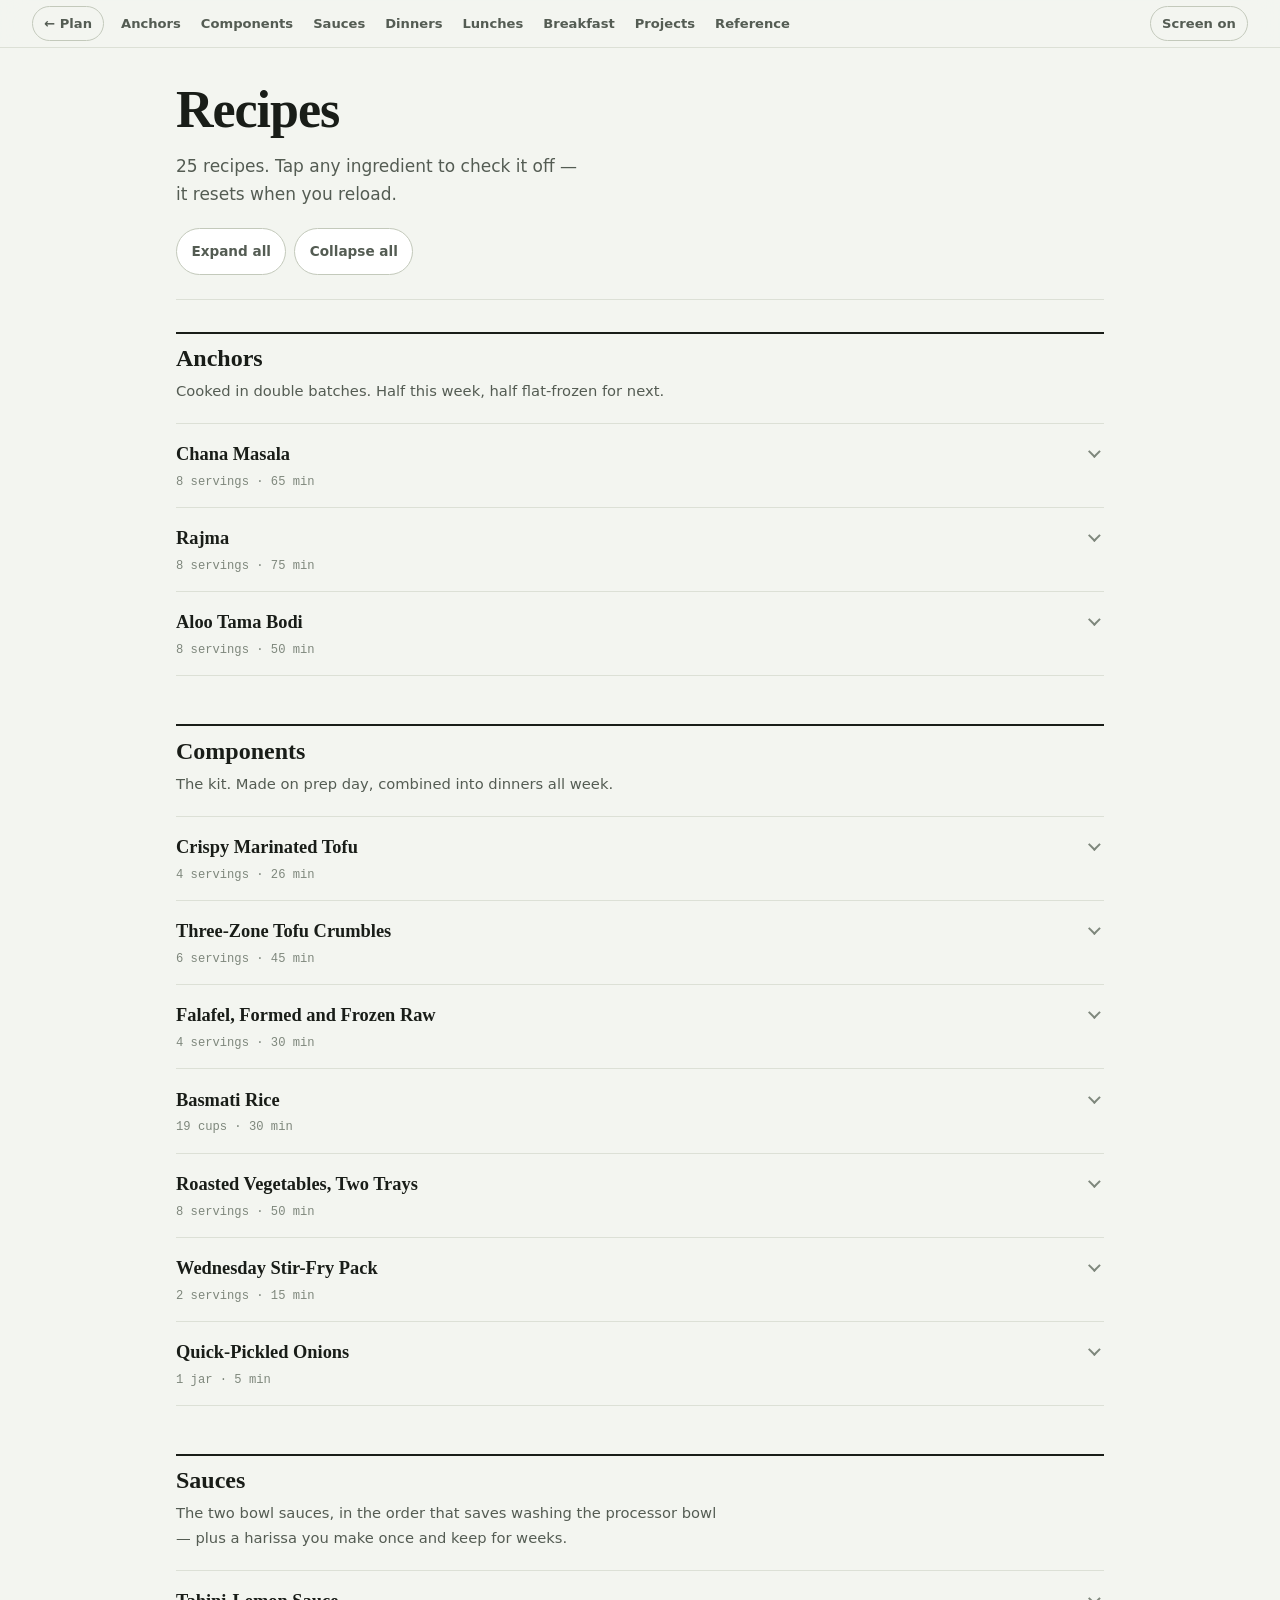
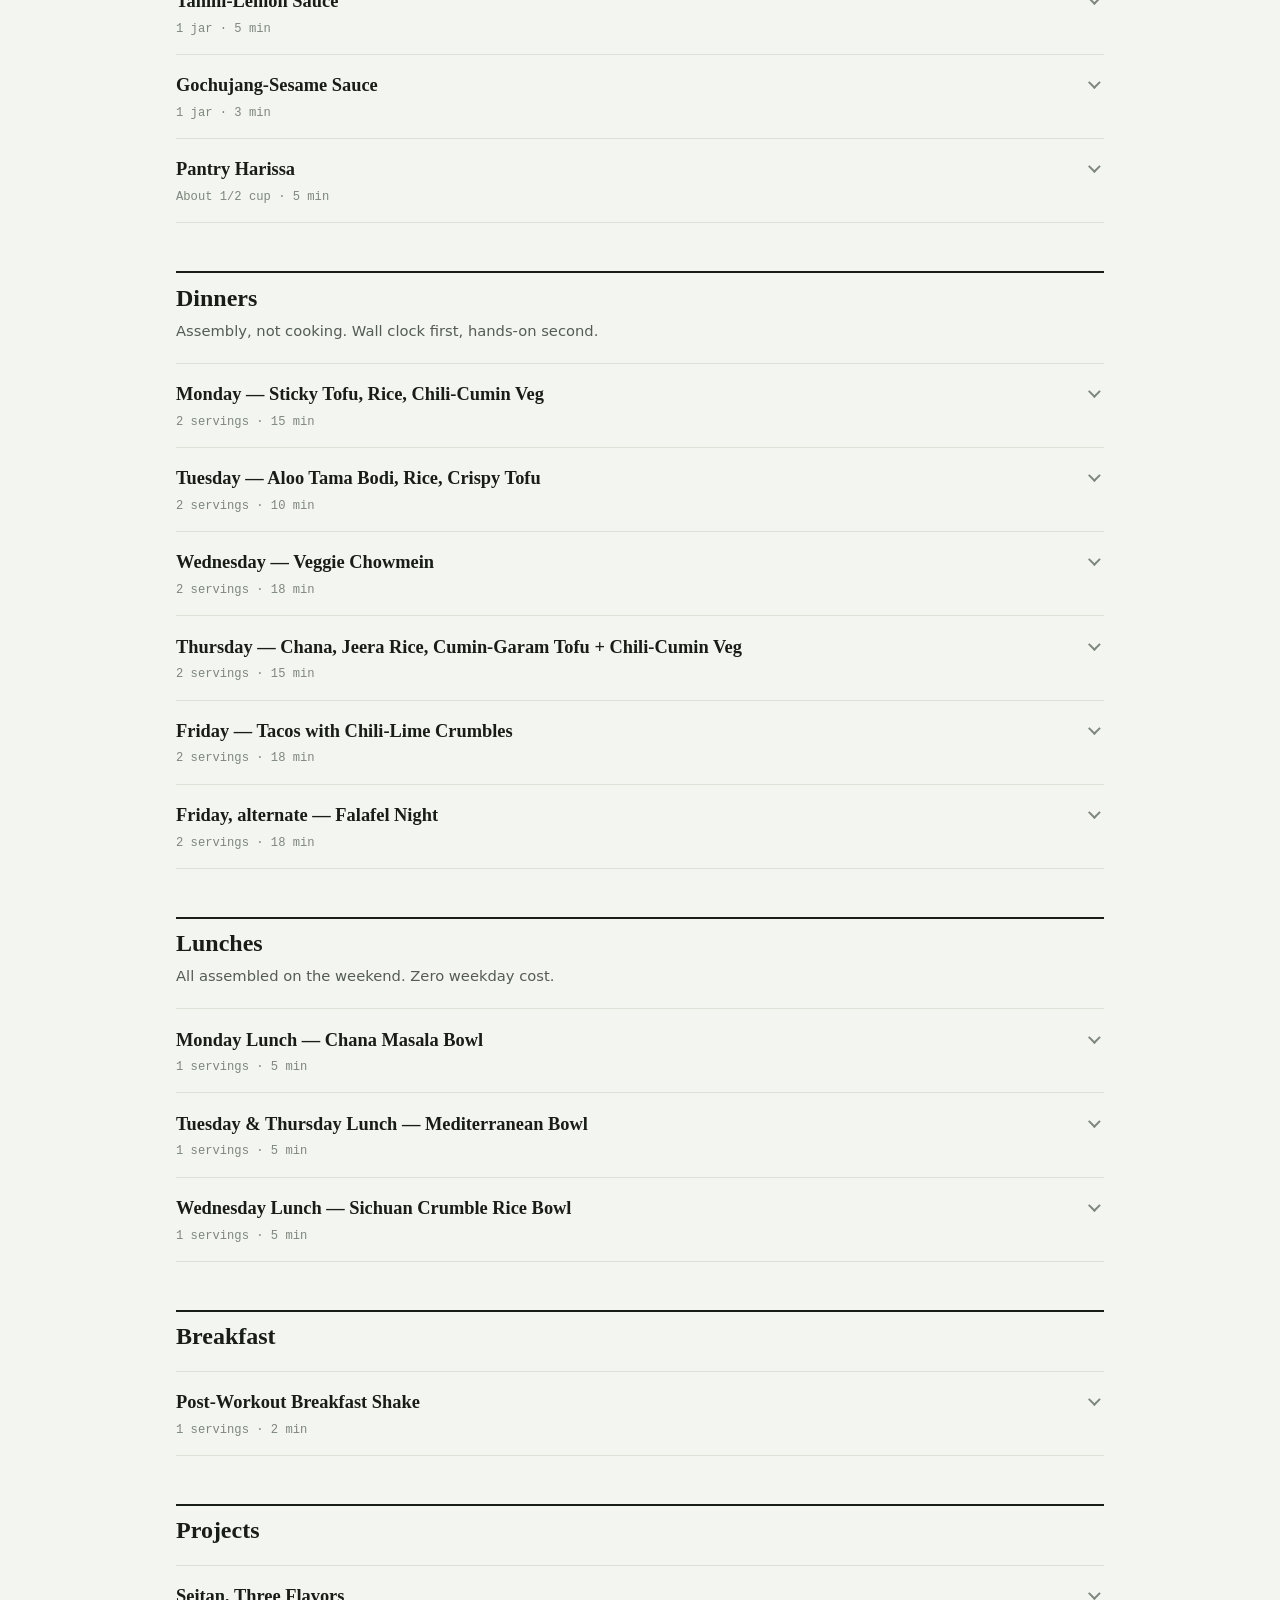
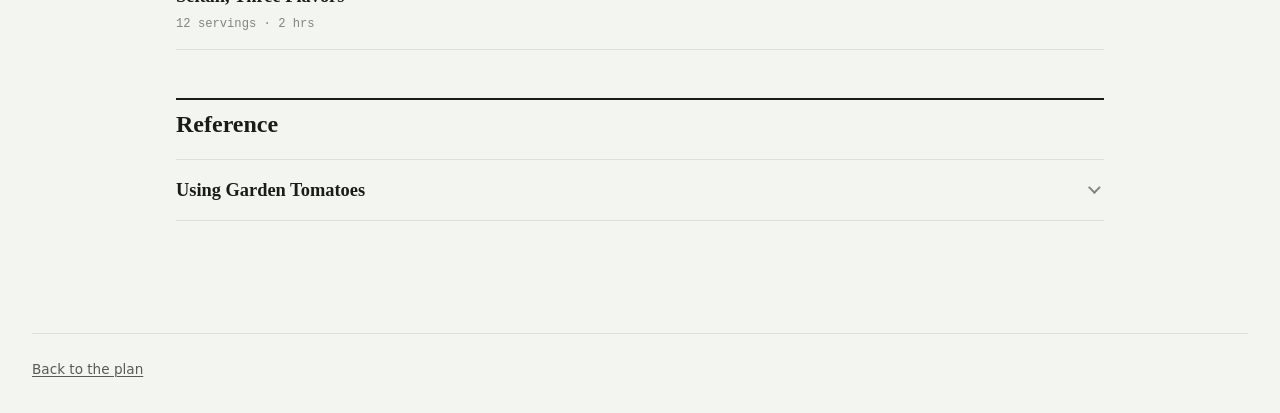
==== commit ec9146cf: "Say what the Thursday side is instead of calling it sabzi" ====
--- a/recipes.html
+++ b/recipes.html
@@ -71,7 +71,7 @@
 <p>Cool on a sheet pan before bagging. Freeze half, flat — flat bags stack, and thaw in an hour instead of a day.</p>
 <p>ROTATION PARTNERS for this slot: rajma, dal tadka, sambar-style lentil &amp; vegetable, aloo chana.</p>
 </div>
-<p class="used-in"><span>Used in</span> <a href="#lunch-mon-chana-bowl">Monday Lunch — Chana Masala Bowl</a> · <a href="#dinner-thu-chana-jeera-rice">Thursday — Chana, Jeera Rice, Crumble Sabzi</a></p>
+<p class="used-in"><span>Used in</span> <a href="#lunch-mon-chana-bowl">Monday Lunch — Chana Masala Bowl</a> · <a href="#dinner-thu-chana-jeera-rice">Thursday — Chana, Jeera Rice, Cumin-Garam Tofu + Chili-Cumin Veg</a></p>
 </div></details></article><article class="recipe" id="anchor-rajma">
 <details>
 <summary><span class="r-name">Rajma</span><span class="r-meta">8 servings · 75 min</span></summary>
@@ -113,7 +113,7 @@
 <p><strong>WITH GARDEN TOMATOES</strong>: about 2 lb fresh, and cut the added water to 3 cups. A sealed pot evaporates nothing.</p>
 <p>ROTATION PARTNERS for this slot: chana masala, dal tadka, sambar-style lentil &amp; vegetable, aloo chana.</p>
 </div>
-<p class="used-in"><span>Used in</span> <a href="#lunch-mon-chana-bowl">Monday Lunch — Chana Masala Bowl</a> · <a href="#dinner-thu-chana-jeera-rice">Thursday — Chana, Jeera Rice, Crumble Sabzi</a></p>
+<p class="used-in"><span>Used in</span> <a href="#lunch-mon-chana-bowl">Monday Lunch — Chana Masala Bowl</a> · <a href="#dinner-thu-chana-jeera-rice">Thursday — Chana, Jeera Rice, Cumin-Garam Tofu + Chili-Cumin Veg</a></p>
 </div></details></article><article class="recipe" id="anchor-aloo-tama-bodi">
 <details>
 <summary><span class="r-name">Aloo Tama Bodi</span><span class="r-meta">8 servings · 50 min</span></summary>
@@ -226,13 +226,13 @@
 <p>Adapted from Yeung Man Cooking&#x27;s baked tofu crumbles.</p>
 <p>WHERE EACH ZONE GOES, about 2 cups each. Split them on prep day, at portioning time:
 Sichuan — 3 portions: two small pots for the Wednesday lunch bowls (1/2 cup A, 3/4 cup B), and the rest (~3/4 cup) in a tub labelled &quot;Wed chowmein&quot;.
-Cumin-garam masala — 2 portions: 1 1/2 cups in a tub labelled &quot;Thu sabzi&quot; (that is both servings), and the rest (~1/2 cup) scattered over the two Monday lunch containers.
+Cumin-garam masala — 2 portions: 1 1/2 cups in a tub labelled &quot;Thu tofu + veg&quot; (that is both servings), and the rest (~1/2 cup) scattered over the two Monday lunch containers.
 Chili-lime — 1 portion: all of it in a tub labelled &quot;Fri tacos&quot;; both servings come out of it on the night.</p>
 <p>ON FALAFEL WEEKS, SEASON TWO ZONES, NOT THREE. Friday is falafel night that week, so nothing eats the chili-lime. Split the pan between Sichuan and cumin-garam masala instead.</p>
 <p>Store them separately from wet food, and keep the three zones apart — they go soft against rice, and the whole point is that they&#x27;re three different things.</p>
 <p>Whatever&#x27;s left over is the snack. That isn&#x27;t a consolation prize.</p>
 </div>
-<p class="used-in"><span>Used in</span> <a href="#lunch-wed-sichuan-crumble-bowl">Wednesday Lunch — Sichuan Crumble Rice Bowl</a> · <a href="#dinner-wed-chowmein">Wednesday — Veggie Chowmein</a> · <a href="#dinner-thu-chana-jeera-rice">Thursday — Chana, Jeera Rice, Crumble Sabzi</a> · <a href="#dinner-fri-tacos">Friday — Tacos with Chili-Lime Crumbles</a></p>
+<p class="used-in"><span>Used in</span> <a href="#lunch-wed-sichuan-crumble-bowl">Wednesday Lunch — Sichuan Crumble Rice Bowl</a> · <a href="#dinner-wed-chowmein">Wednesday — Veggie Chowmein</a> · <a href="#dinner-thu-chana-jeera-rice">Thursday — Chana, Jeera Rice, Cumin-Garam Tofu + Chili-Cumin Veg</a> · <a href="#dinner-fri-tacos">Friday — Tacos with Chili-Lime Crumbles</a></p>
 </div></details></article><article class="recipe" id="component-falafel">
 <details>
 <summary><span class="r-name">Falafel, Formed and Frozen Raw</span><span class="r-meta">4 servings · 30 min</span></summary>
@@ -330,13 +330,13 @@
 <h3 class="r-h">Notes</h3><div class="notes">
 <p>THE TWO TRAYS ARE NOT INTERCHANGEABLE, so label them.</p>
 <p>Harissa veg — 4 portions, and that is the whole tray: Tuesday lunch x2, Thursday lunch x2. Each portion is 1 / 1 1/2 cups veg and 1/2 / 3/4 cup chickpeas. Two go into Tuesday&#x27;s containers on prep day; the other two into a tub labelled &quot;Thu lunch&quot;, packed Wednesday night. Nothing else in the week uses it.</p>
-<p>Chili-cumin veg — 6 portions across 3 meals: Monday dinner x2, Wednesday lunch x2, Thursday sabzi x2. Split it three ways at portioning time: 2 cups into the Wednesday lunch containers (1 cup each); the rest halved between tubs labelled &quot;Mon dinner&quot; and &quot;Thu sabzi&quot;.</p>
+<p>Chili-cumin veg — 6 portions across 3 meals: Monday dinner x2, Wednesday lunch x2, Thursday dinner x2. Split it three ways at portioning time: 2 cups into the Wednesday lunch containers (1 cup each); the rest halved between tubs labelled &quot;Mon dinner&quot; and &quot;Thu tofu + veg&quot;.</p>
 <p>TWO CANS OF CHICKPEAS, NOT ONE. The Mediterranean bowl runs Tuesday AND Thursday for both of you — that is four bowls, not two. One can yields about 1 1/4 cups roasted, which works out to a third of a cup a bowl and is not enough to be anyone&#x27;s protein.</p>
 <p>Budget 20 minutes of chopping for the pair — it&#x27;s the longest single job in the prep session.</p>
 <p><strong>SHORTCUT</strong>: a bag of pre-cut vegetables for one tray saves about 10 minutes.</p>
 <p>On a freezer week, pick different vegetables and a different spice profile from the week before. It&#x27;s the cheapest variety in the whole system.</p>
 </div>
-<p class="used-in"><span>Used in</span> <a href="#dinner-mon-sticky-tofu">Monday — Sticky Tofu, Rice, Chili-Cumin Veg</a> · <a href="#dinner-thu-chana-jeera-rice">Thursday — Chana, Jeera Rice, Crumble Sabzi</a> · <a href="#lunch-mediterranean-bowl">Tuesday &amp; Thursday Lunch — Mediterranean Bowl</a> · <a href="#lunch-wed-sichuan-crumble-bowl">Wednesday Lunch — Sichuan Crumble Rice Bowl</a></p>
+<p class="used-in"><span>Used in</span> <a href="#dinner-mon-sticky-tofu">Monday — Sticky Tofu, Rice, Chili-Cumin Veg</a> · <a href="#dinner-thu-chana-jeera-rice">Thursday — Chana, Jeera Rice, Cumin-Garam Tofu + Chili-Cumin Veg</a> · <a href="#lunch-mediterranean-bowl">Tuesday &amp; Thursday Lunch — Mediterranean Bowl</a> · <a href="#lunch-wed-sichuan-crumble-bowl">Wednesday Lunch — Sichuan Crumble Rice Bowl</a></p>
 </div></details></article><article class="recipe" id="component-stir-fry-pack">
 <details>
 <summary><span class="r-name">Wednesday Stir-Fry Pack</span><span class="r-meta">2 servings · 15 min</span></summary>
@@ -475,6 +475,7 @@
 </ol>
 <h3 class="r-h">Notes</h3><div class="notes">
 <p>15 minutes wall clock, 10 minutes hands-on.</p>
+<p><strong>MACROS</strong> — Person A: 628 kcal, 25 g protein. Person B: 881 kcal, 39 g protein. That is 150 g of tofu for A and 250 g for B, which is what &quot;half the batch&quot; comes to.</p>
 <p><strong>ROTATION</strong>: from week 3 this slot alternates with char siu seitan — sear the slices hard in a dry pan, then the same glaze off the heat. From week 5, optionally satay tempeh: steam it 10 minutes first — that removes the bitterness, and skipping it is why most people think they don&#x27;t like tempeh — then sear and use the same glaze. If you want it peanutty, whisk 2 tbsp peanut butter and a squeeze of lime into the glaze.</p>
 </div>
 </div></details></article><article class="recipe" id="dinner-tue-aloo-tama">
@@ -496,6 +497,7 @@
 </ol>
 <h3 class="r-h">Notes</h3><div class="notes">
 <p>10 minutes wall clock, 4 minutes hands-on. This is now the easiest dinner of the week — nothing here is cooking, it&#x27;s all reheating.</p>
+<p><strong>MACROS</strong> — Person A: 575 kcal, 27 g protein. Person B: 883 kcal, 43 g protein. That assumes 100 g of crispy tofu for A and 200 g for B.</p>
 <p>THE TOFU ISN&#x27;T OPTIONAL HERE. Aloo tama runs about 10 g of protein a serving on its own; the crispy tofu is what brings the plate up to where the rest of the week sits. Monday only uses half the batch, so it&#x27;s already in the fridge waiting.</p>
 <p><strong>ROTATION</strong>: the anchor in this slot changes every cycle — aloo tama bodi, palak tofu, kwati, tofu keema matar.</p>
 </div>
@@ -528,12 +530,13 @@
 </ol>
 <h3 class="r-h">Notes</h3><div class="notes">
 <p>18 minutes wall clock, 14 hands-on. The longest dinner of the week, because a stir-fry has to be watched the whole time.</p>
+<p><strong>MACROS</strong> — Person A: 432 kcal, 24 g protein. Person B: 573 kcal, 32 g protein. With the eggs and the crumbles both in; it is the lightest dinner of the week, so this is a good night for B&#x27;s edamame booster.</p>
 <p>THIS ASSUMES THE STIR-FRY PACK EXISTS. Chopping the vegetables fresh puts this at 28 minutes.</p>
 <p><strong>TO GET IT TO 12 MINUTES</strong>: cook the noodles on prep day, two minutes under, tossed in oil — that&#x27;s how restaurants hold lo mein. They&#x27;re slightly softer by Wednesday, but it removes the boil from the weeknight entirely.</p>
 </div>
 </div></details></article><article class="recipe" id="dinner-thu-chana-jeera-rice">
 <details>
-<summary><span class="r-name">Thursday — Chana, Jeera Rice, Crumble Sabzi</span><span class="r-meta">2 servings · 15 min</span></summary>
+<summary><span class="r-name">Thursday — Chana, Jeera Rice, Cumin-Garam Tofu + Chili-Cumin Veg</span><span class="r-meta">2 servings · 15 min</span></summary>
 <div class="r-body">
 <h3 class="r-h">Ingredients</h3><ul class="ing">
 <li><label><input type="checkbox"><span>Chana masala — or rajma, or whichever Instant Pot anchor this week uses</span></label></li>
@@ -541,8 +544,8 @@
 <li><label><input type="checkbox"><span>1 tsp cumin seeds</span></label></li>
 <li><label><input type="checkbox"><span>Oil</span></label></li>
 <li><label><input type="checkbox"><span>Salt</span></label></li>
-<li><label><input type="checkbox"><span>Cumin-garam masala tofu crumbles, the &quot;Thu sabzi&quot; tub</span></label></li>
-<li><label><input type="checkbox"><span>Chili-cumin roasted vegetables, the &quot;Thu sabzi&quot; tub</span></label></li>
+<li><label><input type="checkbox"><span>Cumin-garam masala tofu crumbles, the &quot;Thu tofu + veg&quot; tub</span></label></li>
+<li><label><input type="checkbox"><span>Chili-cumin roasted vegetables, the &quot;Thu tofu + veg&quot; tub</span></label></li>
 <li><label><input type="checkbox"><span>Lemon</span></label></li>
 <li><label><input type="checkbox"><span>Cilantro</span></label></li>
 <li><label><input type="checkbox"><span>Soy yogurt, cucumber and cumin, for optional raita</span></label></li>
@@ -550,12 +553,13 @@
 <h3 class="r-h">Method</h3><ol class="steps">
 <li>Two pans at once.</li>
 <li><strong>PAN 1, jeera rice</strong>: hot oil, cumin seeds until they pop, then cold rice tossed through with salt, 4 minutes.</li>
-<li><strong>PAN 2, sabzi</strong>: cumin-garam masala crumbles warmed with the chili-cumin veg, 4 minutes. Lemon, cilantro.</li>
+<li><strong>PAN 2, the tofu and veg</strong>: cumin-garam masala crumbles warmed with the chili-cumin veg, 4 minutes. Lemon, cilantro.</li>
 <li>Chana in the microwave, 4 minutes.</li>
 <li>Optional raita: soy yogurt, grated cucumber, cumin, salt.</li>
 </ol>
 <h3 class="r-h">Notes</h3><div class="notes">
 <p>15 minutes wall clock, 12 hands-on.</p>
+<p><strong>MACROS</strong> — Person A: 801 kcal, 30 g protein. Person B: 1,100 kcal, 41 g protein. The heaviest plate of the week for B, so make tonight&#x27;s booster 1/2 cup of crumbles rather than a cup of edamame.</p>
 <p><strong>WITH GARDEN TOMATOES</strong>: kachumber is the right foil for a heavy curry — diced tomato, cucumber, red onion, lemon, cumin, cilantro. Five minutes.</p>
 <p><strong>ROTATION</strong>: the anchor in this slot changes every cycle — chana masala, rajma, dal tadka, sambar-style lentil &amp; vegetable, aloo chana.</p>
 </div>
@@ -587,6 +591,7 @@
 <h3 class="r-h">Notes</h3><div class="notes">
 <p>18 minutes wall clock, 15 hands-on. Each component is simple, but there are five of them.</p>
 <p><strong>TREAT NIGHT</strong>: if Impossible grounds or TVP are going to appear in the week, they appear here, and only here. Once a week, maximum.</p>
+<p><strong>MACROS</strong> — Person A: 674 kcal, 30 g protein. Person B: 895 kcal, 39 g protein. With 3 corn tortillas for A and 4 for B.</p>
 <p><strong>WITH GARDEN TOMATOES</strong>: fresh pico de gallo instead of jarred salsa — tomato, onion, jalapeño, lime, cilantro, salt. Five minutes, and it&#x27;s not close.</p>
 <p>Alternates with falafel night.</p>
 </div>
@@ -614,6 +619,7 @@
 <li>Assemble with tahini-lemon, pickled onions, cucumber, tomato, parsley.</li>
 </ol>
 <h3 class="r-h">Notes</h3><div class="notes">
+<p><strong>MACROS</strong> — Person A: 821 kcal, 33 g protein. Person B: 1,057 kcal, 40 g protein. One serving of falafel each, 1 pita for A and 2 for B.</p>
 <p>18 minutes wall clock, 8 hands-on — most of it is the air fryer working alone.</p>
 <p>The same assembly as taco night with different seasonings, which is exactly why it slots here: warm flatbread, a crisp protein, pickled onions, a creamy sauce, a slaw. Three of those five are already in the kit. Pita instead of tortillas is the only new item.</p>
 <p>OPTIONAL HUMMUS takes four minutes in the food processor you already have out on prep day — chickpeas, tahini, lemon, garlic, ice water. Worth it on falafel weeks for the extra protein, but tahini alone does the job.</p>
@@ -637,6 +643,7 @@
 </ol>
 <h3 class="r-h">Notes</h3><div class="notes">
 <p><strong>PORTIONS</strong> — Person A: 1 1/2 cups chana, 1 cup rice, 1/2 cup edamame. Person B: 2 cups chana, 1 1/2 cups rice, 1 cup edamame.</p>
+<p><strong>MACROS</strong> — Person A: 598 kcal, 28 g protein. Person B: 894 kcal, 44 g protein.</p>
 <p>THIS CONTAINER LEAVES THE KITCHEN FINISHED. Initial and day on the lid, nothing to add on the day. You take it out of the fridge and go.</p>
 </div>
 </div></details></article><article class="recipe" id="lunch-mediterranean-bowl">
@@ -659,7 +666,8 @@
 <li>Tuesday&#x27;s is packed on prep day; Thursday&#x27;s is packed Wednesday night, so nothing you eat is five days old.</li>
 </ol>
 <h3 class="r-h">Notes</h3><div class="notes">
-<p>This is the one bowl with no tofu in it, and that&#x27;s deliberate — the protein is the roasted chickpeas off the harissa tray plus the tahini, around 33 g. It keeps chickpeas and crumbles from competing for the same slot. Add an edamame scoop if you&#x27;re short.</p>
+<p>This is the one bowl with no tofu in it, and that&#x27;s deliberate — the protein is the roasted chickpeas off the harissa tray plus the tahini. That makes it the lightest lunch of the week: about 20 g for Person A as written, 38 g for Person B with the edamame. ADD THE 1/2 CUP OF EDAMAME FOR PERSON A TOO — it takes the bowl to 29 g. Keeping chickpeas here and crumbles elsewhere is what stops the two from competing for the same slot.</p>
+<p><strong>MACROS</strong> — Person A: 585 kcal, 20 g protein as written, 679 kcal, 29 g protein with the edamame. Person B: 954 kcal, 38 g protein.</p>
 <p><strong>PORTIONS</strong> — Person A: 1 cup rice, 1 cup harissa veg, 1/2 cup roasted chickpeas, cucumber and tomato, 2 tbsp tahini. Person B: 1 1/2 cups rice, 1 1/2 cups harissa veg, 3/4 cup roasted chickpeas, PLUS 1/2 cup edamame, 3 tbsp tahini.</p>
 <p>The edamame is Person B&#x27;s only addition here — this bowl&#x27;s protein is the chickpeas, and B needs the extra scoop to match the other days.</p>
 <p>IT&#x27;S GENUINELY GOOD COLD. Don&#x27;t feel obliged to microwave it.</p>
@@ -683,6 +691,7 @@
 <li>At work: reheat the main container, THEN scatter the crumbles on and add the sauce.</li>
 </ol>
 <h3 class="r-h">Notes</h3><div class="notes">
+<p><strong>MACROS</strong> — Person A: 640 kcal, 25 g protein. Person B: 924 kcal, 41 g protein.</p>
 <p><strong>PORTIONS</strong> — Person A: 1 cup rice, 1 cup chili-cumin veg, 1/2 cup edamame, cucumber; 1/2 cup crumbles and 2 tbsp sauce in their own pots. Person B: 1 1/2 cups rice, 1 cup chili-cumin veg, 1 cup edamame, cucumber; 3/4 cup crumbles and 3 tbsp sauce.</p>
 <p>Crumbles packed against wet rice lose everything that makes them worth making. The two extra pots travel WITH the container, taped to it or nested inside — they are part of this lunch, not a thing to remember on the day.</p>
 <p>THE SICHUAN ZONE IS THE TIGHTEST OF THE THREE. These two bowls take about 1 1/4 cups of roughly 2. That&#x27;s why Wednesday dinner&#x27;s crumbles are optional — if you want them in the chowmein too, make that zone bigger on prep day rather than short the lunches.</p>
